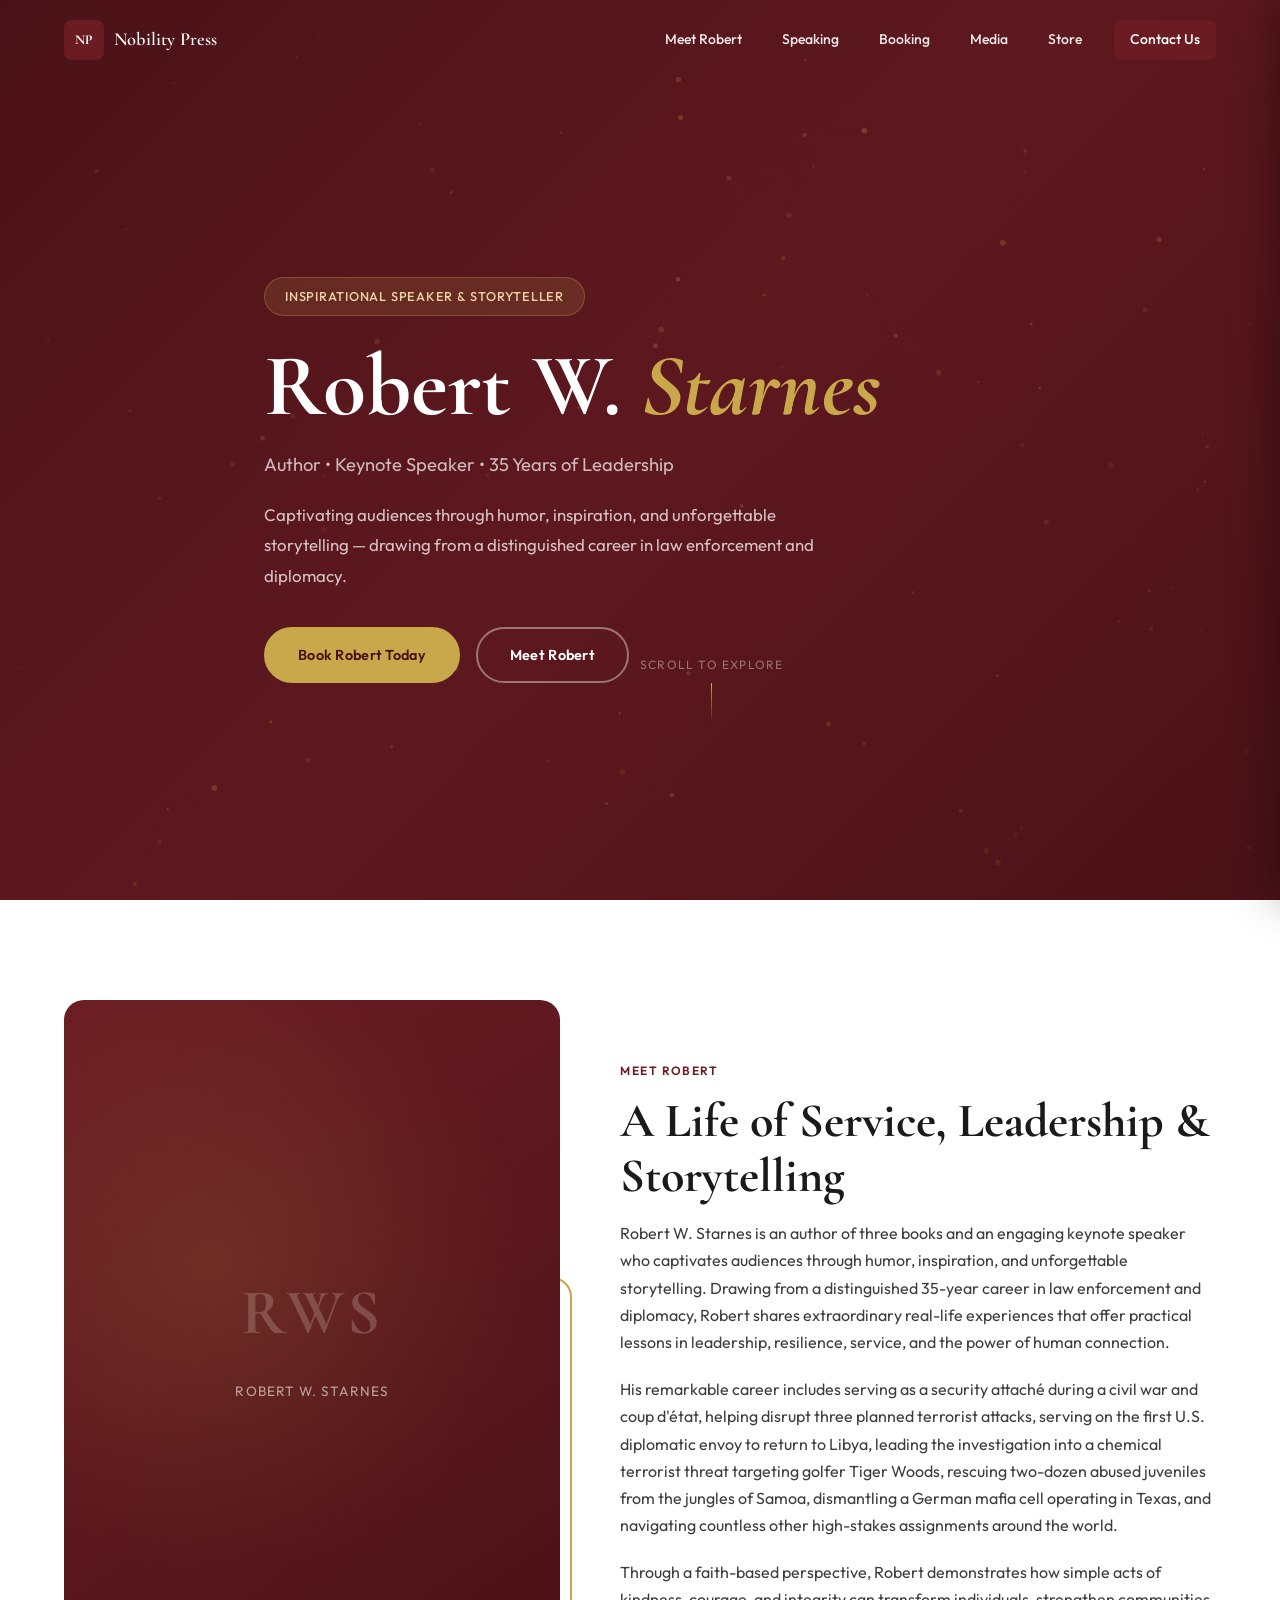
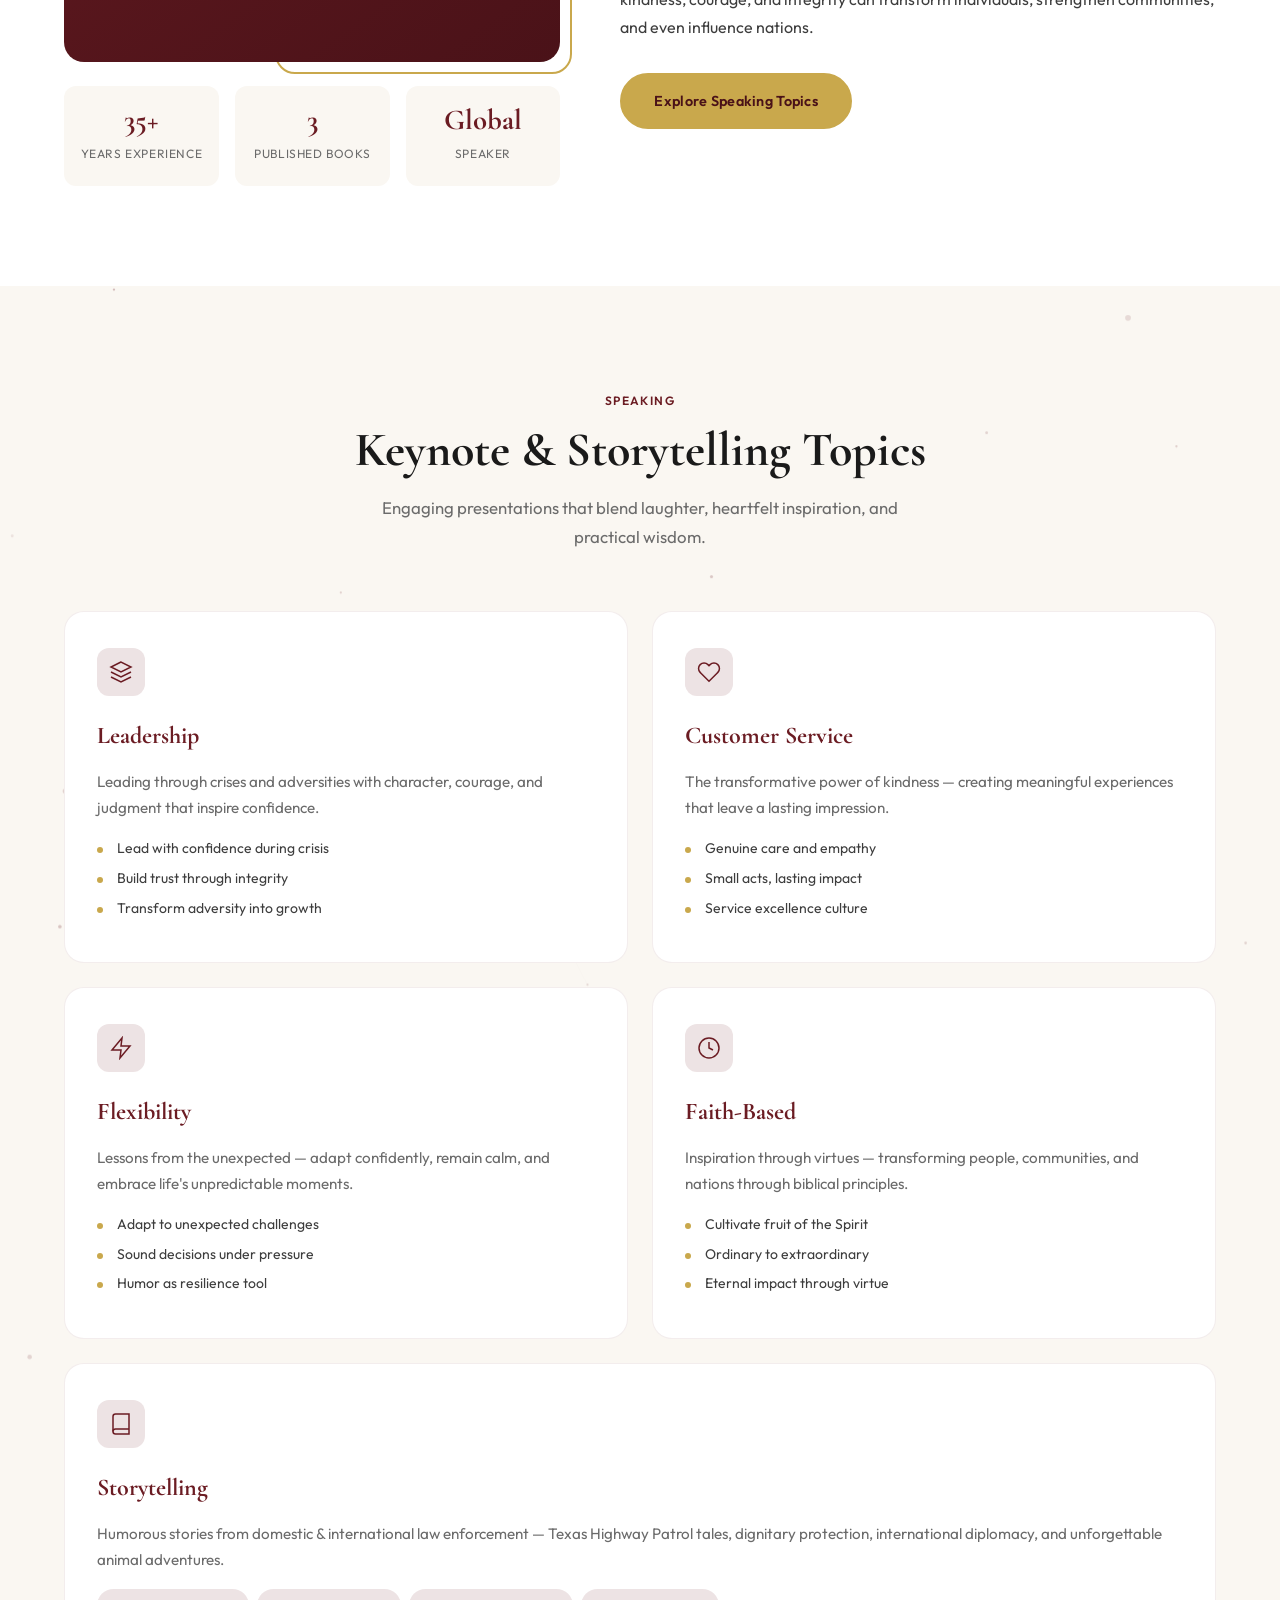
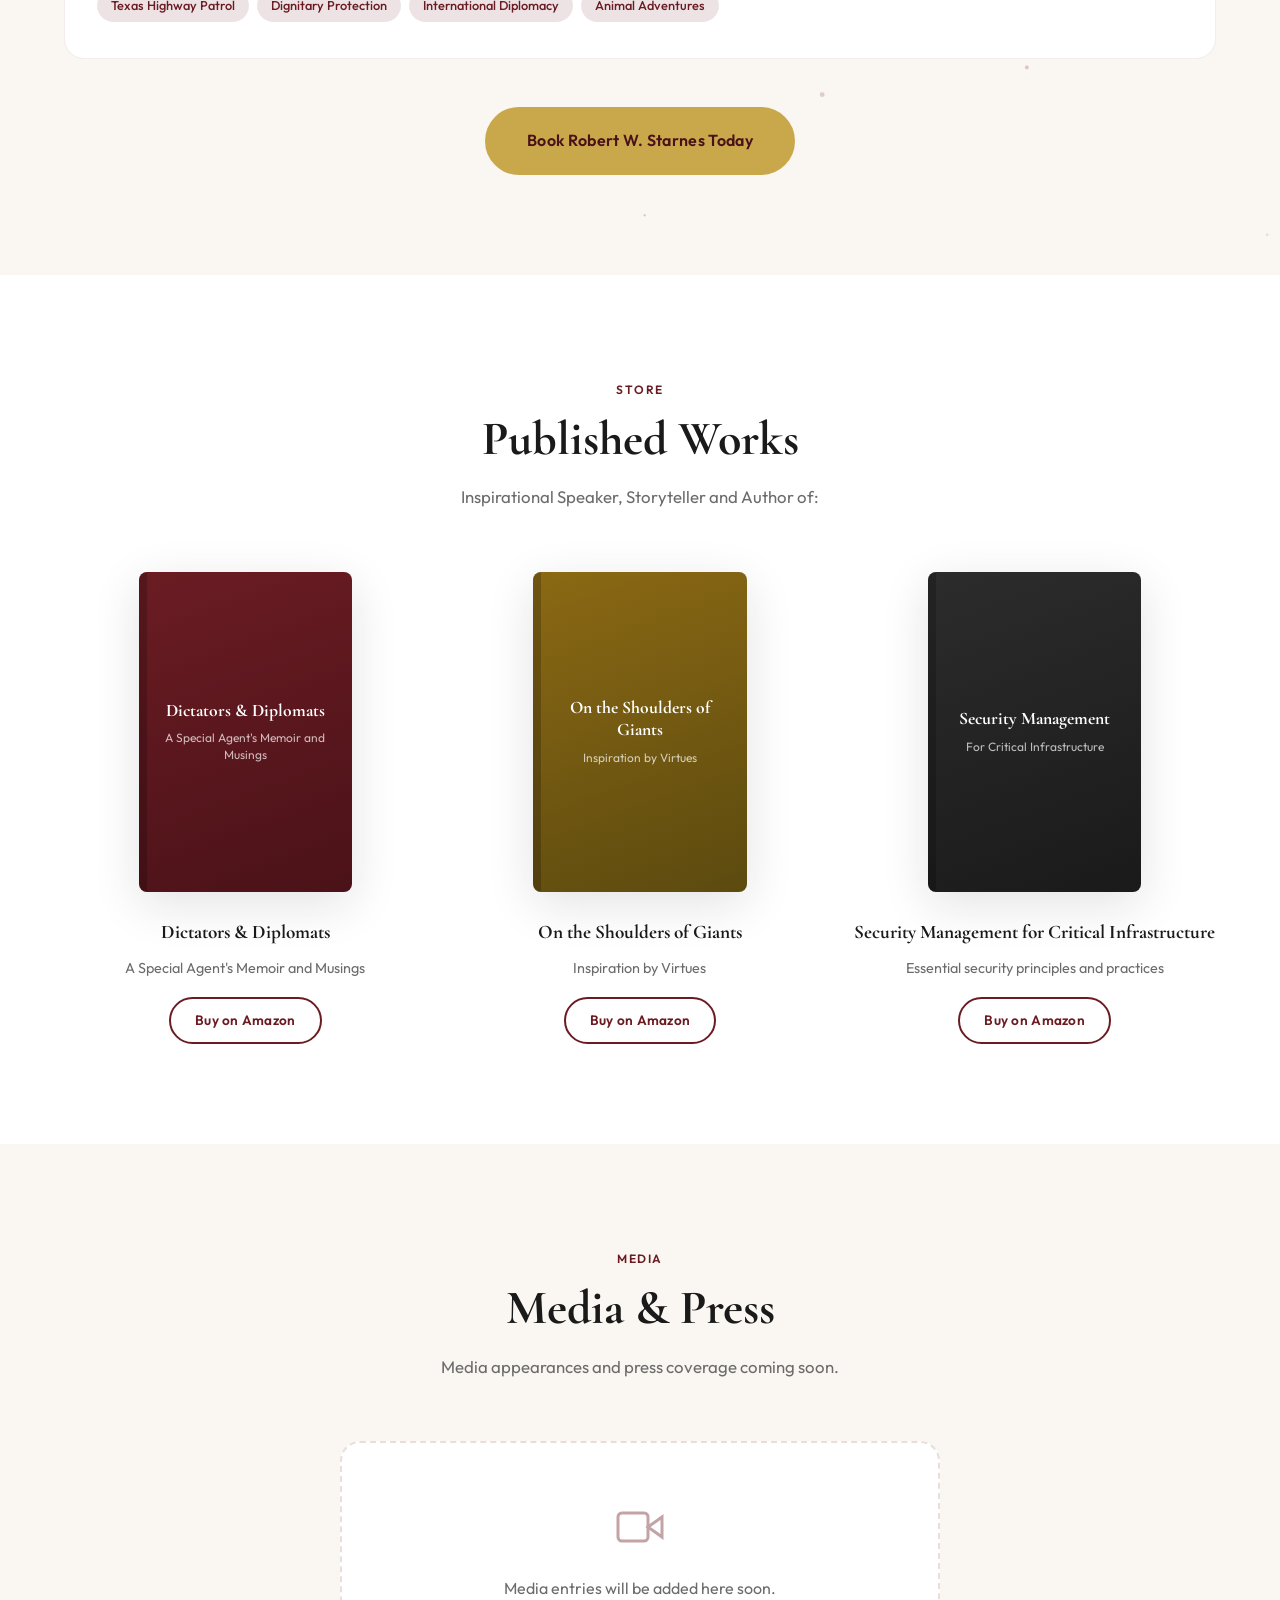
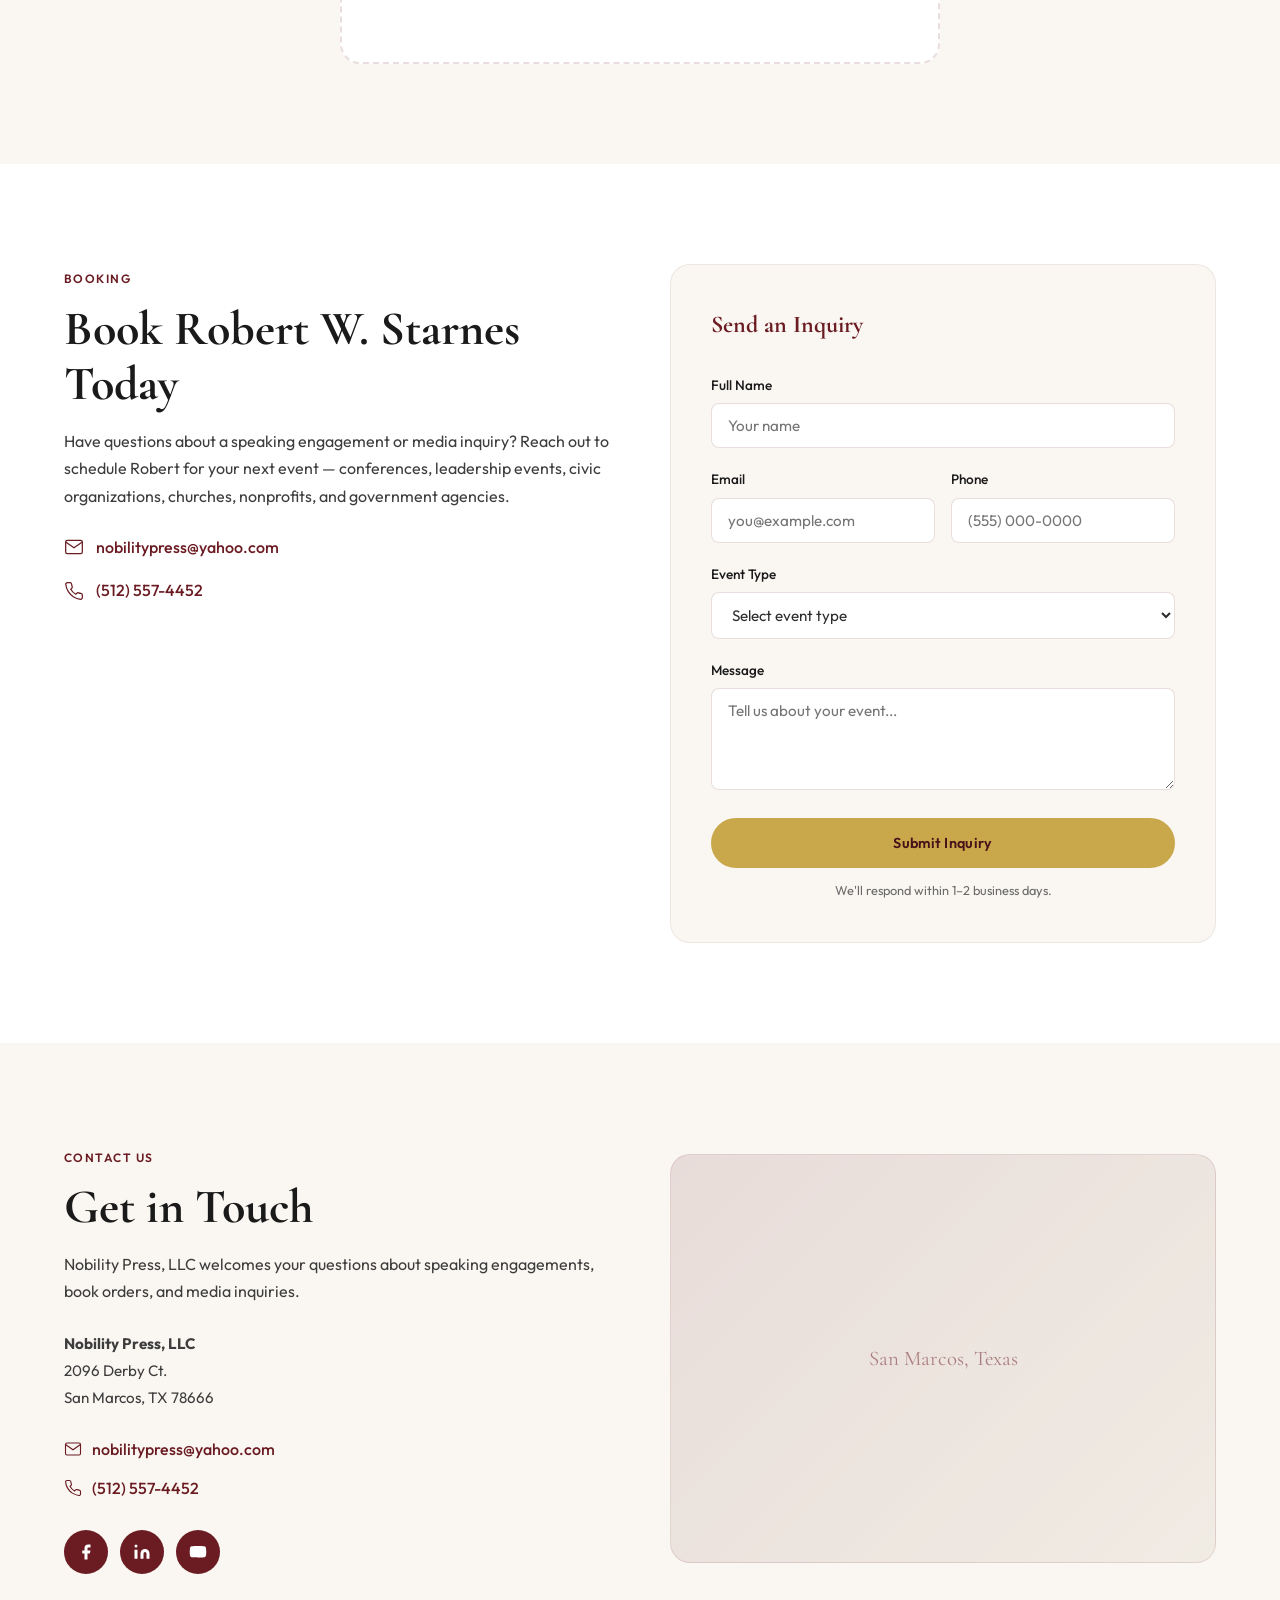
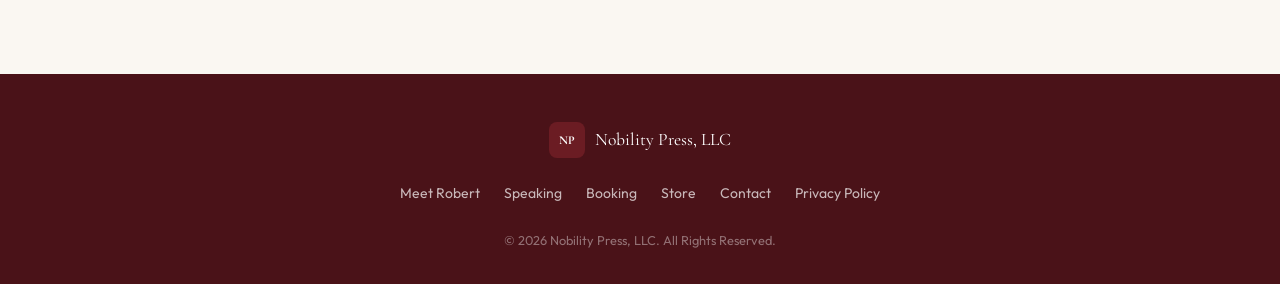
==== index.html @ 10590e13 "Add Nobility Press landing page for Robert W. Starnes Build a responsive marketing site with maroon " ====
<!DOCTYPE html>
<html lang="en">
<head>
  <meta charset="UTF-8">
  <meta name="viewport" content="width=device-width, initial-scale=1.0">
  <meta name="description" content="Robert W. Starnes — Inspirational Speaker, Storyteller and Author. Nobility Press, LLC.">
  <title>Robert W. Starnes | Nobility Press</title>
  <link rel="preconnect" href="https://fonts.googleapis.com">
  <link rel="preconnect" href="https://fonts.gstatic.com" crossorigin>
  <link href="https://fonts.googleapis.com/css2?family=Cormorant+Garamond:ital,wght@0,400;0,600;0,700;1,400&family=Outfit:wght@300;400;500;600;700&display=swap" rel="stylesheet">
  <link rel="stylesheet" href="css/main.css">
</head>
<body>

  <!-- Advanced Preloader -->
  <div id="preloader" class="preloader" aria-hidden="true">
    <div class="preloader-inner">
      <canvas id="loader-canvas" class="loader-canvas"></canvas>
      <div class="preloader-content">
        <div class="preloader-logo">
          <span class="logo-n">N</span>
          <span class="logo-text">obility Press</span>
        </div>
        <div class="preloader-bar">
          <div class="preloader-bar-fill" id="loader-progress"></div>
        </div>
        <p class="preloader-status" id="loader-status">Loading experience...</p>
        <span class="preloader-percent" id="loader-percent">0%</span>
      </div>
    </div>
  </div>

  <!-- Mobile Menu Overlay -->
  <div class="mobile-overlay" id="mobile-overlay" aria-hidden="true"></div>

  <!-- Header -->
  <header class="header" id="header">
    <div class="container header-inner">
      <a href="#home" class="logo" aria-label="Nobility Press Home">
        <span class="logo-mark">NP</span>
        <span class="logo-name">Nobility Press</span>
      </a>

      <nav class="nav-desktop" aria-label="Main navigation">
        <a href="#meet-robert" class="nav-link">Meet Robert</a>
        <a href="#speaking" class="nav-link">Speaking</a>
        <a href="#booking" class="nav-link">Booking</a>
        <a href="#media" class="nav-link">Media</a>
        <a href="#store" class="nav-link">Store</a>
        <a href="#contact" class="nav-link nav-link--cta">Contact Us</a>
      </nav>

      <button class="hamburger" id="hamburger" aria-label="Open menu" aria-expanded="false" aria-controls="mobile-menu">
        <span class="hamburger-line"></span>
        <span class="hamburger-line"></span>
        <span class="hamburger-line"></span>
      </button>
    </div>

    <!-- Mobile Menu -->
    <nav class="mobile-menu" id="mobile-menu" aria-label="Mobile navigation">
      <div class="mobile-menu-header">
        <span class="mobile-menu-brand">Nobility Press</span>
      </div>
      <ul class="mobile-menu-list">
        <li><a href="#meet-robert" class="mobile-link">Meet Robert</a></li>
        <li><a href="#speaking" class="mobile-link">Speaking</a></li>
        <li><a href="#booking" class="mobile-link">Booking</a></li>
        <li><a href="#media" class="mobile-link">Media</a></li>
        <li><a href="#store" class="mobile-link">Store</a></li>
        <li><a href="#contact" class="mobile-link mobile-link--cta">Contact Us</a></li>
      </ul>
      <div class="mobile-menu-footer">
        <p>Inspirational Speaker &amp; Author</p>
        <a href="mailto:nobilitypress@yahoo.com" class="mobile-email">nobilitypress@yahoo.com</a>
      </div>
    </nav>
  </header>

  <main id="main-content">

    <!-- Hero -->
    <section class="hero" id="home">
      <canvas id="hero-canvas" class="hero-canvas" aria-hidden="true"></canvas>
      <div class="hero-overlay"></div>
      <div class="container hero-content">
        <div class="hero-badge">Inspirational Speaker &amp; Storyteller</div>
        <h1 class="hero-title">
          Robert W. <span class="hero-accent">Starnes</span>
        </h1>
        <p class="hero-subtitle">Author &bull; Keynote Speaker &bull; 35 Years of Leadership</p>
        <p class="hero-desc">
          Captivating audiences through humor, inspiration, and unforgettable storytelling — 
          drawing from a distinguished career in law enforcement and diplomacy.
        </p>
        <div class="hero-actions">
          <a href="#booking" class="btn btn-primary">Book Robert Today</a>
          <a href="#meet-robert" class="btn btn-outline">Meet Robert</a>
        </div>
        <div class="hero-scroll">
          <span>Scroll to explore</span>
          <div class="scroll-indicator"></div>
        </div>
      </div>
    </section>

    <!-- Meet Robert -->
    <section class="section about" id="meet-robert">
      <div class="container">
        <div class="about-grid">
          <div class="about-visual">
            <div class="about-image-frame">
              <div class="about-image-placeholder">
                <span class="about-initials">RWS</span>
                <span class="about-image-label">Robert W. Starnes</span>
              </div>
              <div class="about-frame-accent"></div>
            </div>
            <div class="about-stats">
              <div class="stat">
                <span class="stat-num">35+</span>
                <span class="stat-label">Years Experience</span>
              </div>
              <div class="stat">
                <span class="stat-num">3</span>
                <span class="stat-label">Published Books</span>
              </div>
              <div class="stat">
                <span class="stat-num">Global</span>
                <span class="stat-label">Speaker</span>
              </div>
            </div>
          </div>
          <div class="about-content">
            <span class="section-tag">Meet Robert</span>
            <h2 class="section-title">A Life of Service, Leadership &amp; Storytelling</h2>
            <p>
              Robert W. Starnes is an author of three books and an engaging keynote speaker who captivates audiences through humor, inspiration, and unforgettable storytelling. Drawing from a distinguished 35-year career in law enforcement and diplomacy, Robert shares extraordinary real-life experiences that offer practical lessons in leadership, resilience, service, and the power of human connection.
            </p>
            <p>
              His remarkable career includes serving as a security attaché during a civil war and coup d'état, helping disrupt three planned terrorist attacks, serving on the first U.S. diplomatic envoy to return to Libya, leading the investigation into a chemical terrorist threat targeting golfer Tiger Woods, rescuing two-dozen abused juveniles from the jungles of Samoa, dismantling a German mafia cell operating in Texas, and navigating countless other high-stakes assignments around the world.
            </p>
            <p>
              Through a faith-based perspective, Robert demonstrates how simple acts of kindness, courage, and integrity can transform individuals, strengthen communities, and even influence nations.
            </p>
            <a href="#speaking" class="btn btn-primary">Explore Speaking Topics</a>
          </div>
        </div>
      </div>
    </section>

    <!-- Speaking Topics -->
    <section class="section speaking" id="speaking">
      <canvas id="speaking-canvas" class="section-canvas" aria-hidden="true"></canvas>
      <div class="container">
        <div class="section-header">
          <span class="section-tag">Speaking</span>
          <h2 class="section-title">Keynote &amp; Storytelling Topics</h2>
          <p class="section-desc">Engaging presentations that blend laughter, heartfelt inspiration, and practical wisdom.</p>
        </div>
        <div class="topics-grid">
          <article class="topic-card" data-topic="leadership">
            <div class="topic-icon">
              <svg viewBox="0 0 24 24" fill="none" stroke="currentColor" stroke-width="1.5"><path d="M12 2L2 7l10 5 10-5-10-5zM2 17l10 5 10-5M2 12l10 5 10-5"/></svg>
            </div>
            <h3>Leadership</h3>
            <p>Leading through crises and adversities with character, courage, and judgment that inspire confidence.</p>
            <ul class="topic-takeaways">
              <li>Lead with confidence during crisis</li>
              <li>Build trust through integrity</li>
              <li>Transform adversity into growth</li>
            </ul>
          </article>
          <article class="topic-card" data-topic="service">
            <div class="topic-icon">
              <svg viewBox="0 0 24 24" fill="none" stroke="currentColor" stroke-width="1.5"><path d="M20.84 4.61a5.5 5.5 0 0 0-7.78 0L12 5.67l-1.06-1.06a5.5 5.5 0 0 0-7.78 7.78l1.06 1.06L12 21.23l7.78-7.78 1.06-1.06a5.5 5.5 0 0 0 0-7.78z"/></svg>
            </div>
            <h3>Customer Service</h3>
            <p>The transformative power of kindness — creating meaningful experiences that leave a lasting impression.</p>
            <ul class="topic-takeaways">
              <li>Genuine care and empathy</li>
              <li>Small acts, lasting impact</li>
              <li>Service excellence culture</li>
            </ul>
          </article>
          <article class="topic-card" data-topic="flexibility">
            <div class="topic-icon">
              <svg viewBox="0 0 24 24" fill="none" stroke="currentColor" stroke-width="1.5"><path d="M13 2L3 14h9l-1 8 10-12h-9l1-8z"/></svg>
            </div>
            <h3>Flexibility</h3>
            <p>Lessons from the unexpected — adapt confidently, remain calm, and embrace life's unpredictable moments.</p>
            <ul class="topic-takeaways">
              <li>Adapt to unexpected challenges</li>
              <li>Sound decisions under pressure</li>
              <li>Humor as resilience tool</li>
            </ul>
          </article>
          <article class="topic-card" data-topic="faith">
            <div class="topic-icon">
              <svg viewBox="0 0 24 24" fill="none" stroke="currentColor" stroke-width="1.5"><circle cx="12" cy="12" r="10"/><path d="M12 6v6l4 2"/></svg>
            </div>
            <h3>Faith-Based</h3>
            <p>Inspiration through virtues — transforming people, communities, and nations through biblical principles.</p>
            <ul class="topic-takeaways">
              <li>Cultivate fruit of the Spirit</li>
              <li>Ordinary to extraordinary</li>
              <li>Eternal impact through virtue</li>
            </ul>
          </article>
          <article class="topic-card topic-card--wide" data-topic="storytelling">
            <div class="topic-icon">
              <svg viewBox="0 0 24 24" fill="none" stroke="currentColor" stroke-width="1.5"><path d="M4 19.5A2.5 2.5 0 0 1 6.5 17H20"/><path d="M6.5 2H20v20H6.5A2.5 2.5 0 0 1 4 19.5v-15A2.5 2.5 0 0 1 6.5 2z"/></svg>
            </div>
            <h3>Storytelling</h3>
            <p>Humorous stories from domestic &amp; international law enforcement — Texas Highway Patrol tales, dignitary protection, international diplomacy, and unforgettable animal adventures.</p>
            <div class="story-tags">
              <span>Texas Highway Patrol</span>
              <span>Dignitary Protection</span>
              <span>International Diplomacy</span>
              <span>Animal Adventures</span>
            </div>
          </article>
        </div>
        <div class="speaking-cta">
          <a href="#booking" class="btn btn-primary btn-lg">Book Robert W. Starnes Today</a>
        </div>
      </div>
    </section>

    <!-- Books / Store -->
    <section class="section store" id="store">
      <div class="container">
        <div class="section-header">
          <span class="section-tag">Store</span>
          <h2 class="section-title">Published Works</h2>
          <p class="section-desc">Inspirational Speaker, Storyteller and Author of:</p>
        </div>
        <div class="books-grid">
          <article class="book-card">
            <div class="book-cover">
              <div class="book-cover-inner">
                <span class="book-title-text">Dictators &amp; Diplomats</span>
                <span class="book-subtitle-text">A Special Agent's Memoir and Musings</span>
              </div>
            </div>
            <h3>Dictators &amp; Diplomats</h3>
            <p>A Special Agent's Memoir and Musings</p>
            <a href="https://amazon.com" target="_blank" rel="noopener noreferrer" class="btn btn-outline btn-sm">Buy on Amazon</a>
          </article>
          <article class="book-card">
            <div class="book-cover book-cover--gold">
              <div class="book-cover-inner">
                <span class="book-title-text">On the Shoulders of Giants</span>
                <span class="book-subtitle-text">Inspiration by Virtues</span>
              </div>
            </div>
            <h3>On the Shoulders of Giants</h3>
            <p>Inspiration by Virtues</p>
            <a href="https://amazon.com" target="_blank" rel="noopener noreferrer" class="btn btn-outline btn-sm">Buy on Amazon</a>
          </article>
          <article class="book-card">
            <div class="book-cover book-cover--dark">
              <div class="book-cover-inner">
                <span class="book-title-text">Security Management</span>
                <span class="book-subtitle-text">For Critical Infrastructure</span>
              </div>
            </div>
            <h3>Security Management for Critical Infrastructure</h3>
            <p>Essential security principles and practices</p>
            <a href="https://amazon.com" target="_blank" rel="noopener noreferrer" class="btn btn-outline btn-sm">Buy on Amazon</a>
          </article>
        </div>
      </div>
    </section>

    <!-- Media -->
    <section class="section media" id="media">
      <div class="container">
        <div class="section-header">
          <span class="section-tag">Media</span>
          <h2 class="section-title">Media &amp; Press</h2>
          <p class="section-desc">Media appearances and press coverage coming soon.</p>
        </div>
        <div class="media-placeholder">
          <div class="media-placeholder-inner">
            <svg viewBox="0 0 24 24" fill="none" stroke="currentColor" stroke-width="1.5"><polygon points="23 7 16 12 23 17 23 7"/><rect x="1" y="5" width="15" height="14" rx="2" ry="2"/></svg>
            <p>Media entries will be added here soon.</p>
          </div>
        </div>
      </div>
    </section>

    <!-- Booking -->
    <section class="section booking" id="booking">
      <div class="container">
        <div class="booking-grid">
          <div class="booking-content">
            <span class="section-tag">Booking</span>
            <h2 class="section-title">Book Robert W. Starnes Today</h2>
            <p>Have questions about a speaking engagement or media inquiry? Reach out to schedule Robert for your next event — conferences, leadership events, civic organizations, churches, nonprofits, and government agencies.</p>
            <div class="booking-info">
              <div class="booking-info-item">
                <svg viewBox="0 0 24 24" fill="none" stroke="currentColor" stroke-width="1.5"><path d="M4 4h16c1.1 0 2 .9 2 2v12c0 1.1-.9 2-2 2H4c-1.1 0-2-.9-2-2V6c0-1.1.9-2 2-2z"/><polyline points="22,6 12,13 2,6"/></svg>
                <a href="mailto:nobilitypress@yahoo.com">nobilitypress@yahoo.com</a>
              </div>
              <div class="booking-info-item">
                <svg viewBox="0 0 24 24" fill="none" stroke="currentColor" stroke-width="1.5"><path d="M22 16.92v3a2 2 0 0 1-2.18 2 19.79 19.79 0 0 1-8.63-3.07 19.5 19.5 0 0 1-6-6 19.79 19.79 0 0 1-3.07-8.67A2 2 0 0 1 4.11 2h3a2 2 0 0 1 2 1.72c.127.96.361 1.903.7 2.81a2 2 0 0 1-.45 2.11L8.09 9.91a16 16 0 0 0 6 6l1.27-1.27a2 2 0 0 1 2.11-.45c.907.339 1.85.573 2.81.7A2 2 0 0 1 22 16.92z"/></svg>
                <a href="tel:+15125574452">(512) 557-4452</a>
              </div>
            </div>
          </div>
          <form class="booking-form" id="booking-form" novalidate>
            <h3>Send an Inquiry</h3>
            <div class="form-group">
              <label for="name">Full Name</label>
              <input type="text" id="name" name="name" required placeholder="Your name">
            </div>
            <div class="form-row">
              <div class="form-group">
                <label for="email">Email</label>
                <input type="email" id="email" name="email" required placeholder="you@example.com">
              </div>
              <div class="form-group">
                <label for="phone">Phone</label>
                <input type="tel" id="phone" name="phone" placeholder="(555) 000-0000">
              </div>
            </div>
            <div class="form-group">
              <label for="event-type">Event Type</label>
              <select id="event-type" name="event-type">
                <option value="">Select event type</option>
                <option value="keynote">Keynote Speaking</option>
                <option value="corporate">Corporate Event</option>
                <option value="church">Church / Faith-Based</option>
                <option value="nonprofit">Nonprofit / Civic</option>
                <option value="media">Media Inquiry</option>
                <option value="other">Other</option>
              </select>
            </div>
            <div class="form-group">
              <label for="message">Message</label>
              <textarea id="message" name="message" rows="4" required placeholder="Tell us about your event..."></textarea>
            </div>
            <button type="submit" class="btn btn-primary btn-full">Submit Inquiry</button>
            <p class="form-note">We'll respond within 1–2 business days.</p>
          </form>
        </div>
      </div>
    </section>

    <!-- Contact -->
    <section class="section contact" id="contact">
      <div class="container">
        <div class="contact-grid">
          <div class="contact-info">
            <span class="section-tag">Contact Us</span>
            <h2 class="section-title">Get in Touch</h2>
            <p>Nobility Press, LLC welcomes your questions about speaking engagements, book orders, and media inquiries.</p>
            <address class="contact-address">
              <strong>Nobility Press, LLC</strong><br>
              2096 Derby Ct.<br>
              San Marcos, TX 78666
            </address>
            <div class="contact-links">
              <a href="mailto:nobilitypress@yahoo.com" class="contact-link">
                <svg viewBox="0 0 24 24" fill="none" stroke="currentColor" stroke-width="1.5"><path d="M4 4h16c1.1 0 2 .9 2 2v12c0 1.1-.9 2-2 2H4c-1.1 0-2-.9-2-2V6c0-1.1.9-2 2-2z"/><polyline points="22,6 12,13 2,6"/></svg>
                nobilitypress@yahoo.com
              </a>
              <a href="tel:+15125574452" class="contact-link">
                <svg viewBox="0 0 24 24" fill="none" stroke="currentColor" stroke-width="1.5"><path d="M22 16.92v3a2 2 0 0 1-2.18 2 19.79 19.79 0 0 1-8.63-3.07 19.5 19.5 0 0 1-6-6 19.79 19.79 0 0 1-3.07-8.67A2 2 0 0 1 4.11 2h3a2 2 0 0 1 2 1.72c.127.96.361 1.903.7 2.81a2 2 0 0 1-.45 2.11L8.09 9.91a16 16 0 0 0 6 6l1.27-1.27a2 2 0 0 1 2.11-.45c.907.339 1.85.573 2.81.7A2 2 0 0 1 22 16.92z"/></svg>
                (512) 557-4452
              </a>
            </div>
            <div class="social-links">
              <a href="#" class="social-link" aria-label="Facebook">
                <svg viewBox="0 0 24 24" fill="currentColor"><path d="M18 2h-3a5 5 0 0 0-5 5v3H7v4h3v8h4v-8h3l1-4h-4V7a1 1 0 0 1 1-1h3z"/></svg>
              </a>
              <a href="#" class="social-link" aria-label="LinkedIn">
                <svg viewBox="0 0 24 24" fill="currentColor"><path d="M16 8a6 6 0 0 1 6 6v7h-4v-7a2 2 0 0 0-2-2 2 2 0 0 0-2 2v7h-4v-7a6 6 0 0 1 6-6z"/><rect x="2" y="9" width="4" height="12"/><circle cx="4" cy="4" r="2"/></svg>
              </a>
              <a href="#" class="social-link" aria-label="YouTube">
                <svg viewBox="0 0 24 24" fill="currentColor"><path d="M22.54 6.42a2.78 2.78 0 0 0-1.94-2C18.88 4 12 4 12 4s-6.88 0-8.6.46a2.78 2.78 0 0 0-1.94 2A29 29 0 0 0 1 11.75a29 29 0 0 0 .46 5.33A2.78 2.78 0 0 0 3.4 19.13C5.12 19.59 12 19.59 12 19.59s6.88 0 8.6-.46a2.78 2.78 0 0 0 1.94-2 29 29 0 0 0 .46-5.25 29 29 0 0 0-.46-5.46z"/><polygon points="9.75 15.02 15.5 11.75 9.75 8.48 9.75 15.02" fill="#fff"/></svg>
              </a>
            </div>
          </div>
          <div class="contact-map">
            <div class="map-placeholder">
              <span>San Marcos, Texas</span>
            </div>
          </div>
        </div>
      </div>
    </section>

  </main>

  <!-- Footer -->
  <footer class="footer">
    <div class="container footer-inner">
      <div class="footer-brand">
        <span class="logo-mark">NP</span>
        <span>Nobility Press, LLC</span>
      </div>
      <nav class="footer-nav" aria-label="Footer navigation">
        <a href="#meet-robert">Meet Robert</a>
        <a href="#speaking">Speaking</a>
        <a href="#booking">Booking</a>
        <a href="#store">Store</a>
        <a href="#contact">Contact</a>
        <a href="privacy.html">Privacy Policy</a>
      </nav>
      <p class="footer-copy">&copy; 2026 Nobility Press, LLC. All Rights Reserved.</p>
    </div>
  </footer>

  <script src="js/canvas-bg.js"></script>
  <script src="js/loader.js"></script>
  <script src="js/main.js"></script>
</body>
</html>
---- css/main.css ----
/* ============================================
   Nobility Press — Main Stylesheet
   Brand: Maroon (#6B1C23 / #722F37)
   ============================================ */

:root {
  --maroon: #6B1C23;
  --maroon-dark: #4A1218;
  --maroon-light: #8B2A33;
  --maroon-muted: rgba(107, 28, 35, 0.12);
  --gold: #C9A84C;
  --gold-light: #E8D5A3;
  --cream: #FAF7F2;
  --cream-dark: #F0EBE3;
  --charcoal: #1A1A1A;
  --charcoal-light: #3D3D3D;
  --text: #2C2C2C;
  --text-muted: #6B6B6B;
  --white: #FFFFFF;
  --shadow: 0 4px 24px rgba(26, 26, 26, 0.08);
  --shadow-lg: 0 12px 48px rgba(26, 26, 26, 0.12);
  --radius: 12px;
  --radius-lg: 20px;
  --transition: 0.35s cubic-bezier(0.4, 0, 0.2, 1);
  --header-h: 80px;
  --font-display: 'Cormorant Garamond', Georgia, serif;
  --font-body: 'Outfit', system-ui, sans-serif;
}

*, *::before, *::after {
  box-sizing: border-box;
  margin: 0;
  padding: 0;
}

html {
  scroll-behavior: smooth;
  scroll-padding-top: var(--header-h);
}

body {
  font-family: var(--font-body);
  font-size: 16px;
  line-height: 1.7;
  color: var(--text);
  background: var(--cream);
  overflow-x: hidden;
}

body.menu-open {
  overflow: hidden;
}

img { max-width: 100%; height: auto; display: block; }
a { color: inherit; text-decoration: none; }
ul { list-style: none; }
address { font-style: normal; }

.container {
  width: 100%;
  max-width: 1200px;
  margin: 0 auto;
  padding: 0 24px;
}

/* ========== PRELOADER ========== */
.preloader {
  position: fixed;
  inset: 0;
  z-index: 10000;
  background: var(--maroon-dark);
  display: flex;
  align-items: center;
  justify-content: center;
  transition: opacity 0.8s ease, visibility 0.8s ease;
}

.preloader.hidden {
  opacity: 0;
  visibility: hidden;
  pointer-events: none;
}

.preloader-inner {
  position: relative;
  text-align: center;
}

.loader-canvas {
  position: absolute;
  inset: -120px;
  width: calc(100% + 240px);
  height: calc(100% + 240px);
  pointer-events: none;
}

.preloader-content {
  position: relative;
  z-index: 1;
}

.preloader-logo {
  font-family: var(--font-display);
  font-size: clamp(2rem, 5vw, 3rem);
  color: var(--white);
  margin-bottom: 2rem;
  letter-spacing: 0.02em;
}

.logo-n {
  font-weight: 700;
  font-size: 1.3em;
  color: var(--gold);
}

.preloader-bar {
  width: 220px;
  height: 3px;
  background: rgba(255,255,255,0.15);
  border-radius: 3px;
  margin: 0 auto 1rem;
  overflow: hidden;
}

.preloader-bar-fill {
  height: 100%;
  width: 0%;
  background: linear-gradient(90deg, var(--gold), var(--gold-light));
  border-radius: 3px;
  transition: width 0.15s ease;
}

.preloader-status {
  font-size: 0.85rem;
  color: rgba(255,255,255,0.6);
  letter-spacing: 0.08em;
  text-transform: uppercase;
  margin-bottom: 0.5rem;
}

.preloader-percent {
  font-size: 0.75rem;
  color: var(--gold);
  font-weight: 600;
  letter-spacing: 0.1em;
}

/* ========== HEADER ========== */
.header {
  position: fixed;
  top: 0;
  left: 0;
  right: 0;
  z-index: 1000;
  height: var(--header-h);
  transition: background var(--transition), box-shadow var(--transition), backdrop-filter var(--transition);
}

.header.scrolled {
  background: rgba(250, 247, 242, 0.92);
  backdrop-filter: blur(16px);
  box-shadow: var(--shadow);
}

.header-inner {
  display: flex;
  align-items: center;
  justify-content: space-between;
  height: 100%;
}

.logo {
  display: flex;
  align-items: center;
  gap: 10px;
  font-weight: 600;
  font-size: 0.95rem;
  color: var(--white);
  transition: color var(--transition);
}

.header.scrolled .logo { color: var(--maroon); }

.logo-mark {
  display: flex;
  align-items: center;
  justify-content: center;
  width: 40px;
  height: 40px;
  background: var(--maroon);
  color: var(--white);
  font-family: var(--font-display);
  font-weight: 700;
  font-size: 0.85rem;
  border-radius: 8px;
  letter-spacing: -0.02em;
}

.header.scrolled .logo-mark {
  background: var(--maroon);
}

.logo-name {
  font-family: var(--font-display);
  font-size: 1.15rem;
  letter-spacing: 0.01em;
}

.nav-desktop {
  display: flex;
  align-items: center;
  gap: 8px;
}

.nav-link {
  padding: 8px 16px;
  font-size: 0.875rem;
  font-weight: 500;
  color: rgba(255,255,255,0.9);
  border-radius: 8px;
  transition: color var(--transition), background var(--transition);
}

.header.scrolled .nav-link { color: var(--text); }

.nav-link:hover {
  color: var(--gold);
  background: rgba(255,255,255,0.08);
}

.header.scrolled .nav-link:hover {
  color: var(--maroon);
  background: var(--maroon-muted);
}

.nav-link--cta {
  background: var(--maroon);
  color: var(--white) !important;
  margin-left: 8px;
}

.nav-link--cta:hover {
  background: var(--maroon-light) !important;
  color: var(--white) !important;
}

.header.scrolled .nav-link--cta {
  background: var(--maroon);
  color: var(--white) !important;
}

/* Hamburger */
.hamburger {
  display: none;
  flex-direction: column;
  justify-content: center;
  gap: 6px;
  width: 44px;
  height: 44px;
  background: none;
  border: none;
  cursor: pointer;
  padding: 8px;
  z-index: 1002;
  border-radius: 8px;
  transition: background var(--transition);
}

.hamburger:hover { background: rgba(255,255,255,0.1); }
.header.scrolled .hamburger:hover { background: var(--maroon-muted); }

.hamburger-line {
  display: block;
  width: 24px;
  height: 2px;
  background: var(--white);
  border-radius: 2px;
  transition: transform var(--transition), opacity var(--transition), background var(--transition);
  transform-origin: center;
}

.header.scrolled .hamburger-line { background: var(--maroon); }

.hamburger.active .hamburger-line:nth-child(1) {
  transform: translateY(8px) rotate(45deg);
}

.hamburger.active .hamburger-line:nth-child(2) {
  opacity: 0;
  transform: scaleX(0);
}

.hamburger.active .hamburger-line:nth-child(3) {
  transform: translateY(-8px) rotate(-45deg);
}

/* Mobile Menu */
.mobile-overlay {
  position: fixed;
  inset: 0;
  background: rgba(26, 26, 26, 0.6);
  z-index: 998;
  opacity: 0;
  visibility: hidden;
  transition: opacity var(--transition), visibility var(--transition);
  backdrop-filter: blur(4px);
}

.mobile-overlay.active {
  opacity: 1;
  visibility: visible;
}

.mobile-menu {
  position: fixed;
  top: 0;
  right: 0;
  width: min(340px, 88vw);
  height: 100vh;
  height: 100dvh;
  background: var(--maroon-dark);
  z-index: 999;
  transform: translateX(100%);
  transition: transform 0.45s cubic-bezier(0.4, 0, 0.2, 1);
  display: flex;
  flex-direction: column;
  overflow-y: auto;
  box-shadow: -8px 0 40px rgba(0,0,0,0.3);
}

.mobile-menu.active {
  transform: translateX(0);
}

.mobile-menu-header {
  padding: 28px 28px 20px;
  border-bottom: 1px solid rgba(255,255,255,0.1);
}

.mobile-menu-brand {
  font-family: var(--font-display);
  font-size: 1.4rem;
  color: var(--white);
  font-weight: 600;
}

.mobile-menu-list {
  flex: 1;
  padding: 16px 0;
}

.mobile-link {
  display: block;
  padding: 16px 28px;
  font-size: 1.05rem;
  font-weight: 500;
  color: rgba(255,255,255,0.85);
  border-left: 3px solid transparent;
  transition: all var(--transition);
}

.mobile-link:hover,
.mobile-link:focus {
  color: var(--white);
  background: rgba(255,255,255,0.06);
  border-left-color: var(--gold);
  padding-left: 32px;
}

.mobile-link--cta {
  margin: 12px 28px;
  padding: 14px 24px;
  background: var(--gold);
  color: var(--maroon-dark) !important;
  border-radius: var(--radius);
  text-align: center;
  font-weight: 600;
  border-left: none !important;
}

.mobile-link--cta:hover {
  background: var(--gold-light);
  padding-left: 24px !important;
}

.mobile-menu-footer {
  padding: 24px 28px 32px;
  border-top: 1px solid rgba(255,255,255,0.1);
}

.mobile-menu-footer p {
  font-size: 0.8rem;
  color: rgba(255,255,255,0.5);
  margin-bottom: 8px;
}

.mobile-email {
  font-size: 0.9rem;
  color: var(--gold);
  font-weight: 500;
}

/* ========== HERO ========== */
.hero {
  position: relative;
  min-height: 100vh;
  min-height: 100dvh;
  display: flex;
  align-items: center;
  background: var(--maroon-dark);
  overflow: hidden;
}

.hero-canvas {
  position: absolute;
  inset: 0;
  width: 100%;
  height: 100%;
  z-index: 0;
}

.hero-overlay {
  position: absolute;
  inset: 0;
  background: linear-gradient(
    135deg,
    rgba(74, 18, 24, 0.85) 0%,
    rgba(107, 28, 35, 0.6) 50%,
    rgba(74, 18, 24, 0.9) 100%
  );
  z-index: 1;
}

.hero-content {
  position: relative;
  z-index: 2;
  padding: calc(var(--header-h) + 60px) 24px 80px;
  max-width: 800px;
}

.hero-badge {
  display: inline-block;
  padding: 8px 20px;
  background: rgba(201, 168, 76, 0.15);
  border: 1px solid rgba(201, 168, 76, 0.3);
  border-radius: 50px;
  font-size: 0.8rem;
  font-weight: 500;
  color: var(--gold-light);
  letter-spacing: 0.06em;
  text-transform: uppercase;
  margin-bottom: 24px;
  animation: fadeUp 0.8s ease 0.2s both;
}

.hero-title {
  font-family: var(--font-display);
  font-size: clamp(3rem, 8vw, 5.5rem);
  font-weight: 700;
  color: var(--white);
  line-height: 1.05;
  margin-bottom: 16px;
  animation: fadeUp 0.8s ease 0.4s both;
}

.hero-accent {
  color: var(--gold);
  font-style: italic;
}

.hero-subtitle {
  font-size: clamp(0.95rem, 2vw, 1.15rem);
  color: rgba(255,255,255,0.7);
  margin-bottom: 20px;
  font-weight: 400;
  animation: fadeUp 0.8s ease 0.6s both;
}

.hero-desc {
  font-size: 1.05rem;
  color: rgba(255,255,255,0.75);
  max-width: 560px;
  margin-bottom: 36px;
  line-height: 1.8;
  animation: fadeUp 0.8s ease 0.8s both;
}

.hero-actions {
  display: flex;
  flex-wrap: wrap;
  gap: 16px;
  animation: fadeUp 0.8s ease 1s both;
}

.hero-scroll {
  position: absolute;
  bottom: 40px;
  left: 50%;
  transform: translateX(-50%);
  display: flex;
  flex-direction: column;
  align-items: center;
  gap: 8px;
  color: rgba(255,255,255,0.4);
  font-size: 0.75rem;
  letter-spacing: 0.1em;
  text-transform: uppercase;
  animation: fadeUp 0.8s ease 1.4s both;
}

.scroll-indicator {
  width: 1px;
  height: 40px;
  background: linear-gradient(to bottom, var(--gold), transparent);
  animation: scrollPulse 2s ease infinite;
}

@keyframes fadeUp {
  from { opacity: 0; transform: translateY(24px); }
  to { opacity: 1; transform: translateY(0); }
}

@keyframes scrollPulse {
  0%, 100% { opacity: 0.3; transform: scaleY(0.6); }
  50% { opacity: 1; transform: scaleY(1); }
}

/* ========== BUTTONS ========== */
.btn {
  display: inline-flex;
  align-items: center;
  justify-content: center;
  padding: 14px 32px;
  font-family: var(--font-body);
  font-size: 0.9rem;
  font-weight: 600;
  border-radius: 50px;
  border: 2px solid transparent;
  cursor: pointer;
  transition: all var(--transition);
  letter-spacing: 0.02em;
}

.btn-primary {
  background: var(--gold);
  color: var(--maroon-dark);
  border-color: var(--gold);
}

.btn-primary:hover {
  background: var(--gold-light);
  border-color: var(--gold-light);
  transform: translateY(-2px);
  box-shadow: 0 8px 24px rgba(201, 168, 76, 0.3);
}

.btn-outline {
  background: transparent;
  color: var(--white);
  border-color: rgba(255,255,255,0.4);
}

.btn-outline:hover {
  background: rgba(255,255,255,0.1);
  border-color: var(--white);
  transform: translateY(-2px);
}

.btn-sm { padding: 10px 24px; font-size: 0.85rem; }
.btn-lg { padding: 18px 40px; font-size: 1rem; }
.btn-full { width: 100%; }

/* ========== SECTIONS ========== */
.section {
  padding: 100px 0;
  position: relative;
}

.section-tag {
  display: inline-block;
  font-size: 0.75rem;
  font-weight: 600;
  letter-spacing: 0.12em;
  text-transform: uppercase;
  color: var(--maroon);
  margin-bottom: 12px;
}

.section-title {
  font-family: var(--font-display);
  font-size: clamp(2rem, 4vw, 3rem);
  font-weight: 700;
  color: var(--charcoal);
  line-height: 1.15;
  margin-bottom: 16px;
}

.section-desc {
  font-size: 1.05rem;
  color: var(--text-muted);
  max-width: 560px;
}

.section-header {
  text-align: center;
  margin-bottom: 60px;
}

.section-header .section-desc {
  margin: 0 auto;
}

.section-canvas {
  position: absolute;
  inset: 0;
  width: 100%;
  height: 100%;
  opacity: 0.4;
  pointer-events: none;
}

/* ========== ABOUT ========== */
.about { background: var(--white); }

.about-grid {
  display: grid;
  grid-template-columns: 1fr 1.2fr;
  gap: 60px;
  align-items: center;
}

.about-image-frame {
  position: relative;
}

.about-image-placeholder {
  aspect-ratio: 3/4;
  background: linear-gradient(145deg, var(--maroon) 0%, var(--maroon-dark) 100%);
  border-radius: var(--radius-lg);
  display: flex;
  flex-direction: column;
  align-items: center;
  justify-content: center;
  gap: 12px;
  position: relative;
  overflow: hidden;
}

.about-image-placeholder::before {
  content: '';
  position: absolute;
  inset: 0;
  background: radial-gradient(circle at 30% 40%, rgba(201,168,76,0.15) 0%, transparent 60%);
}

.about-initials {
  font-family: var(--font-display);
  font-size: 4rem;
  font-weight: 700;
  color: rgba(255,255,255,0.2);
  letter-spacing: 0.05em;
}

.about-image-label {
  font-size: 0.85rem;
  color: rgba(255,255,255,0.6);
  letter-spacing: 0.08em;
  text-transform: uppercase;
}

.about-frame-accent {
  position: absolute;
  bottom: -12px;
  right: -12px;
  width: 60%;
  height: 60%;
  border: 2px solid var(--gold);
  border-radius: var(--radius-lg);
  z-index: -1;
}

.about-stats {
  display: grid;
  grid-template-columns: repeat(3, 1fr);
  gap: 16px;
  margin-top: 24px;
}

.stat {
  text-align: center;
  padding: 20px 12px;
  background: var(--cream);
  border-radius: var(--radius);
}

.stat-num {
  display: block;
  font-family: var(--font-display);
  font-size: 1.8rem;
  font-weight: 700;
  color: var(--maroon);
  line-height: 1;
  margin-bottom: 4px;
}

.stat-label {
  font-size: 0.75rem;
  color: var(--text-muted);
  text-transform: uppercase;
  letter-spacing: 0.05em;
}

.about-content p {
  margin-bottom: 20px;
  color: var(--charcoal-light);
}

.about-content .btn { margin-top: 12px; }

/* ========== SPEAKING ========== */
.speaking {
  background: var(--cream);
  overflow: hidden;
}

.topics-grid {
  display: grid;
  grid-template-columns: repeat(2, 1fr);
  gap: 24px;
  position: relative;
  z-index: 1;
}

.topic-card {
  background: var(--white);
  border-radius: var(--radius-lg);
  padding: 36px 32px;
  border: 1px solid rgba(107, 28, 35, 0.08);
  transition: transform var(--transition), box-shadow var(--transition), border-color var(--transition);
}

.topic-card:hover {
  transform: translateY(-6px);
  box-shadow: var(--shadow-lg);
  border-color: var(--maroon-muted);
}

.topic-card--wide {
  grid-column: 1 / -1;
}

.topic-icon {
  width: 48px;
  height: 48px;
  display: flex;
  align-items: center;
  justify-content: center;
  background: var(--maroon-muted);
  border-radius: 12px;
  margin-bottom: 20px;
  color: var(--maroon);
}

.topic-icon svg { width: 24px; height: 24px; }

.topic-card h3 {
  font-family: var(--font-display);
  font-size: 1.5rem;
  font-weight: 700;
  color: var(--maroon);
  margin-bottom: 12px;
}

.topic-card p {
  color: var(--text-muted);
  font-size: 0.95rem;
  margin-bottom: 16px;
}

.topic-takeaways li {
  position: relative;
  padding-left: 20px;
  font-size: 0.875rem;
  color: var(--charcoal-light);
  margin-bottom: 6px;
}

.topic-takeaways li::before {
  content: '';
  position: absolute;
  left: 0;
  top: 10px;
  width: 6px;
  height: 6px;
  background: var(--gold);
  border-radius: 50%;
}

.story-tags {
  display: flex;
  flex-wrap: wrap;
  gap: 8px;
  margin-top: 8px;
}

.story-tags span {
  padding: 6px 14px;
  background: var(--maroon-muted);
  color: var(--maroon);
  font-size: 0.8rem;
  font-weight: 500;
  border-radius: 50px;
}

.speaking-cta {
  text-align: center;
  margin-top: 48px;
  position: relative;
  z-index: 1;
}

/* ========== STORE / BOOKS ========== */
.store { background: var(--white); }

.books-grid {
  display: grid;
  grid-template-columns: repeat(3, 1fr);
  gap: 32px;
}

.book-card {
  text-align: center;
  transition: transform var(--transition);
}

.book-card:hover { transform: translateY(-8px); }

.book-cover {
  aspect-ratio: 2/3;
  max-height: 320px;
  margin: 0 auto 24px;
  background: linear-gradient(160deg, var(--maroon) 0%, var(--maroon-dark) 100%);
  border-radius: 8px;
  box-shadow: var(--shadow-lg);
  display: flex;
  align-items: center;
  justify-content: center;
  padding: 24px;
  position: relative;
  overflow: hidden;
}

.book-cover::after {
  content: '';
  position: absolute;
  left: 0;
  top: 0;
  bottom: 0;
  width: 8px;
  background: rgba(0,0,0,0.2);
}

.book-cover--gold {
  background: linear-gradient(160deg, #8B6914 0%, #5C4A0F 100%);
}

.book-cover--dark {
  background: linear-gradient(160deg, #2C2C2C 0%, #1A1A1A 100%);
}

.book-cover-inner {
  text-align: center;
}

.book-title-text {
  display: block;
  font-family: var(--font-display);
  font-size: 1.1rem;
  font-weight: 700;
  color: var(--white);
  line-height: 1.3;
  margin-bottom: 8px;
}

.book-subtitle-text {
  display: block;
  font-size: 0.75rem;
  color: rgba(255,255,255,0.7);
  line-height: 1.4;
}

.book-card h3 {
  font-family: var(--font-display);
  font-size: 1.2rem;
  color: var(--charcoal);
  margin-bottom: 8px;
}

.book-card p {
  font-size: 0.9rem;
  color: var(--text-muted);
  margin-bottom: 16px;
}

.book-card .btn-outline {
  color: var(--maroon);
  border-color: var(--maroon);
}

.book-card .btn-outline:hover {
  background: var(--maroon);
  color: var(--white);
}

/* ========== MEDIA ========== */
.media { background: var(--cream); }

.media-placeholder {
  max-width: 600px;
  margin: 0 auto;
}

.media-placeholder-inner {
  padding: 60px 40px;
  background: var(--white);
  border-radius: var(--radius-lg);
  border: 2px dashed rgba(107, 28, 35, 0.15);
  text-align: center;
  color: var(--text-muted);
}

.media-placeholder-inner svg {
  width: 48px;
  height: 48px;
  color: var(--maroon);
  opacity: 0.4;
  margin: 0 auto 16px;
}

/* ========== BOOKING ========== */
.booking { background: var(--white); }

.booking-grid {
  display: grid;
  grid-template-columns: 1fr 1fr;
  gap: 60px;
  align-items: start;
}

.booking-content p {
  color: var(--charcoal-light);
  margin-bottom: 24px;
}

.booking-info {
  display: flex;
  flex-direction: column;
  gap: 16px;
}

.booking-info-item {
  display: flex;
  align-items: center;
  gap: 12px;
}

.booking-info-item svg {
  width: 20px;
  height: 20px;
  color: var(--maroon);
  flex-shrink: 0;
}

.booking-info-item a {
  color: var(--maroon);
  font-weight: 500;
  transition: color var(--transition);
}

.booking-info-item a:hover { color: var(--maroon-light); }

.booking-form {
  background: var(--cream);
  padding: 40px;
  border-radius: var(--radius-lg);
  border: 1px solid rgba(107, 28, 35, 0.08);
}

.booking-form h3 {
  font-family: var(--font-display);
  font-size: 1.5rem;
  color: var(--maroon);
  margin-bottom: 28px;
}

.form-group {
  margin-bottom: 20px;
}

.form-group label {
  display: block;
  font-size: 0.85rem;
  font-weight: 500;
  color: var(--charcoal);
  margin-bottom: 6px;
}

.form-group input,
.form-group select,
.form-group textarea {
  width: 100%;
  padding: 12px 16px;
  font-family: var(--font-body);
  font-size: 0.95rem;
  border: 1.5px solid rgba(107, 28, 35, 0.15);
  border-radius: 8px;
  background: var(--white);
  color: var(--text);
  transition: border-color var(--transition), box-shadow var(--transition);
}

.form-group input:focus,
.form-group select:focus,
.form-group textarea:focus {
  outline: none;
  border-color: var(--maroon);
  box-shadow: 0 0 0 3px var(--maroon-muted);
}

.form-row {
  display: grid;
  grid-template-columns: 1fr 1fr;
  gap: 16px;
}

.form-note {
  text-align: center;
  font-size: 0.8rem;
  color: var(--text-muted);
  margin-top: 12px;
}

/* ========== CONTACT ========== */
.contact { background: var(--cream); }

.contact-grid {
  display: grid;
  grid-template-columns: 1fr 1fr;
  gap: 60px;
  align-items: center;
}

.contact-info p {
  color: var(--charcoal-light);
  margin-bottom: 24px;
}

.contact-address {
  font-size: 0.95rem;
  color: var(--charcoal-light);
  line-height: 1.8;
  margin-bottom: 24px;
}

.contact-links {
  display: flex;
  flex-direction: column;
  gap: 12px;
  margin-bottom: 28px;
}

.contact-link {
  display: flex;
  align-items: center;
  gap: 10px;
  color: var(--maroon);
  font-weight: 500;
  transition: color var(--transition);
}

.contact-link svg { width: 18px; height: 18px; }
.contact-link:hover { color: var(--maroon-light); }

.social-links {
  display: flex;
  gap: 12px;
}

.social-link {
  display: flex;
  align-items: center;
  justify-content: center;
  width: 44px;
  height: 44px;
  background: var(--maroon);
  color: var(--white);
  border-radius: 50%;
  transition: background var(--transition), transform var(--transition);
}

.social-link svg { width: 18px; height: 18px; }

.social-link:hover {
  background: var(--maroon-light);
  transform: translateY(-3px);
}

.contact-map .map-placeholder {
  aspect-ratio: 4/3;
  background: linear-gradient(135deg, var(--maroon-muted) 0%, var(--cream-dark) 100%);
  border-radius: var(--radius-lg);
  display: flex;
  align-items: center;
  justify-content: center;
  border: 1px solid rgba(107, 28, 35, 0.1);
}

.map-placeholder span {
  font-family: var(--font-display);
  font-size: 1.3rem;
  color: var(--maroon);
  opacity: 0.5;
}

/* ========== FOOTER ========== */
.footer {
  background: var(--maroon-dark);
  padding: 48px 0 32px;
  color: rgba(255,255,255,0.7);
}

.footer-inner {
  display: flex;
  flex-direction: column;
  align-items: center;
  gap: 24px;
  text-align: center;
}

.footer-brand {
  display: flex;
  align-items: center;
  gap: 10px;
  font-family: var(--font-display);
  font-size: 1.1rem;
  color: var(--white);
}

.footer-brand .logo-mark {
  width: 36px;
  height: 36px;
  font-size: 0.75rem;
}

.footer-nav {
  display: flex;
  flex-wrap: wrap;
  justify-content: center;
  gap: 8px 24px;
}

.footer-nav a {
  font-size: 0.875rem;
  transition: color var(--transition);
}

.footer-nav a:hover { color: var(--gold); }

.footer-copy {
  font-size: 0.8rem;
  color: rgba(255,255,255,0.4);
}

/* ========== SCROLL REVEAL ========== */
.reveal {
  opacity: 0;
  transform: translateY(30px);
  transition: opacity 0.7s ease, transform 0.7s ease;
}

.reveal.visible {
  opacity: 1;
  transform: translateY(0);
}

/* ========== RESPONSIVE ========== */
@media (max-width: 1024px) {
  .about-grid,
  .booking-grid,
  .contact-grid {
    grid-template-columns: 1fr;
    gap: 40px;
  }

  .books-grid {
    grid-template-columns: repeat(2, 1fr);
  }

  .about-visual { order: -1; max-width: 400px; margin: 0 auto; }
}

@media (max-width: 768px) {
  :root { --header-h: 70px; }

  .nav-desktop { display: none; }
  .hamburger { display: flex; }

  .section { padding: 72px 0; }

  .topics-grid { grid-template-columns: 1fr; }
  .topic-card--wide { grid-column: auto; }

  .books-grid { grid-template-columns: 1fr; max-width: 320px; margin: 0 auto; }

  .form-row { grid-template-columns: 1fr; }

  .booking-form { padding: 28px 24px; }

  .hero-content { padding-bottom: 100px; }

  .hero-scroll { display: none; }

  .about-stats { grid-template-columns: repeat(3, 1fr); }

  .footer-nav { gap: 8px 16px; }
}

@media (max-width: 480px) {
  .container { padding: 0 16px; }

  .hero-actions { flex-direction: column; }
  .hero-actions .btn { width: 100%; text-align: center; }

  .about-stats { grid-template-columns: 1fr; }

  .stat { padding: 16px; }

  .topic-card { padding: 28px 24px; }

  .mobile-menu { width: 100vw; }
}

@media (prefers-reduced-motion: reduce) {
  *, *::before, *::after {
    animation-duration: 0.01ms !important;
    animation-iteration-count: 1 !important;
    transition-duration: 0.01ms !important;
  }

  html { scroll-behavior: auto; }
}
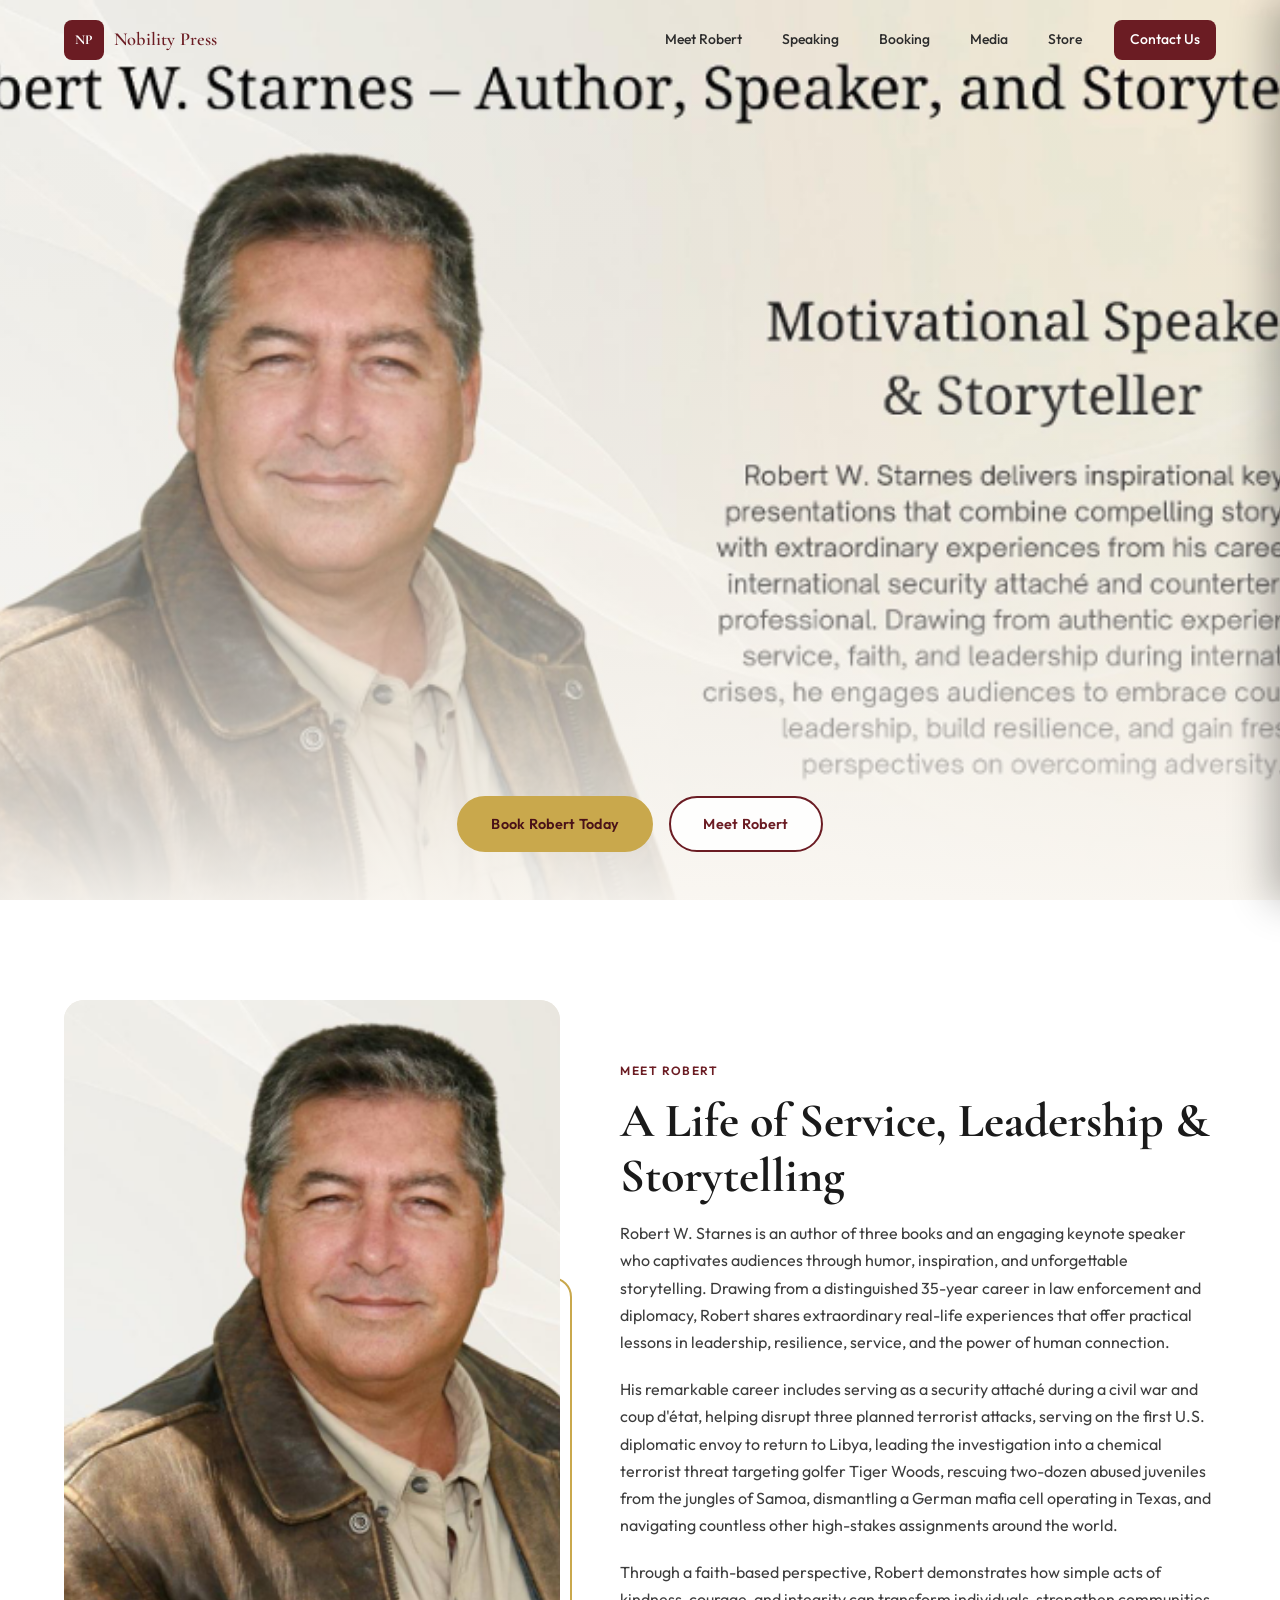
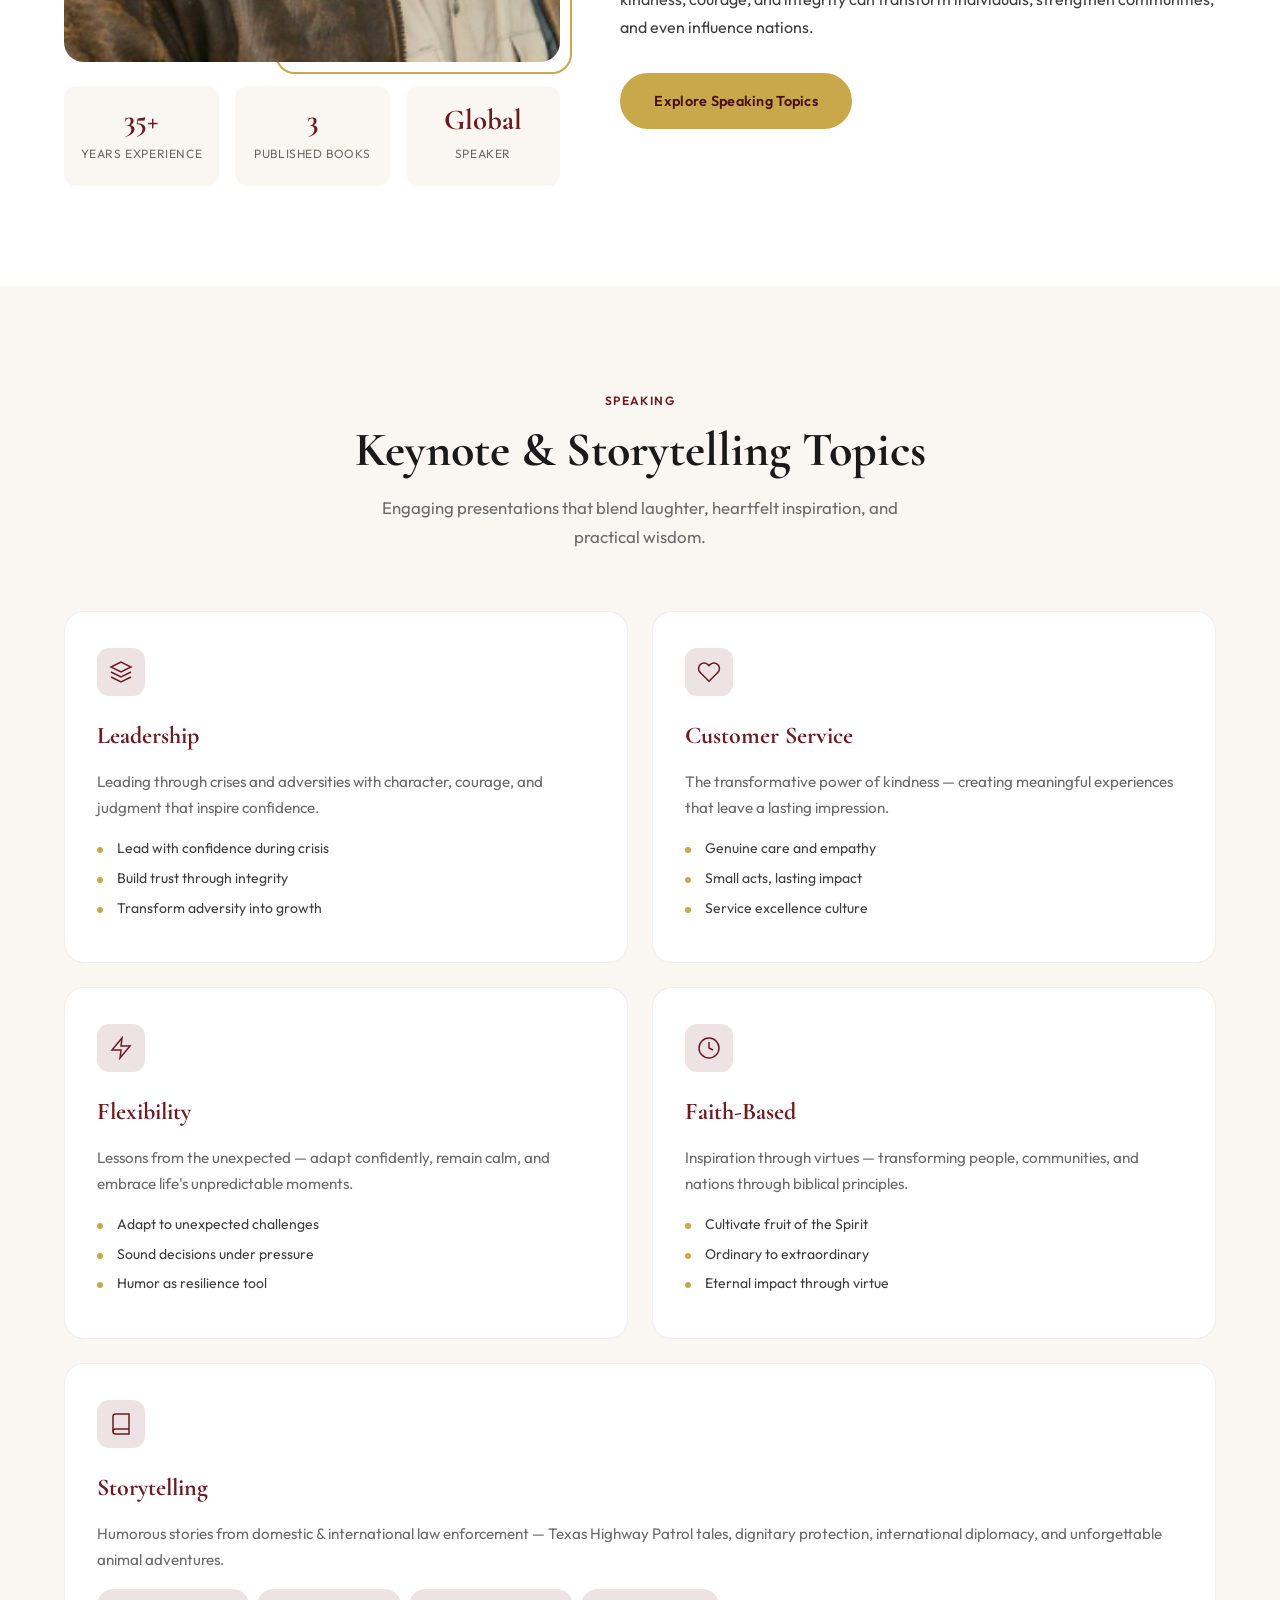
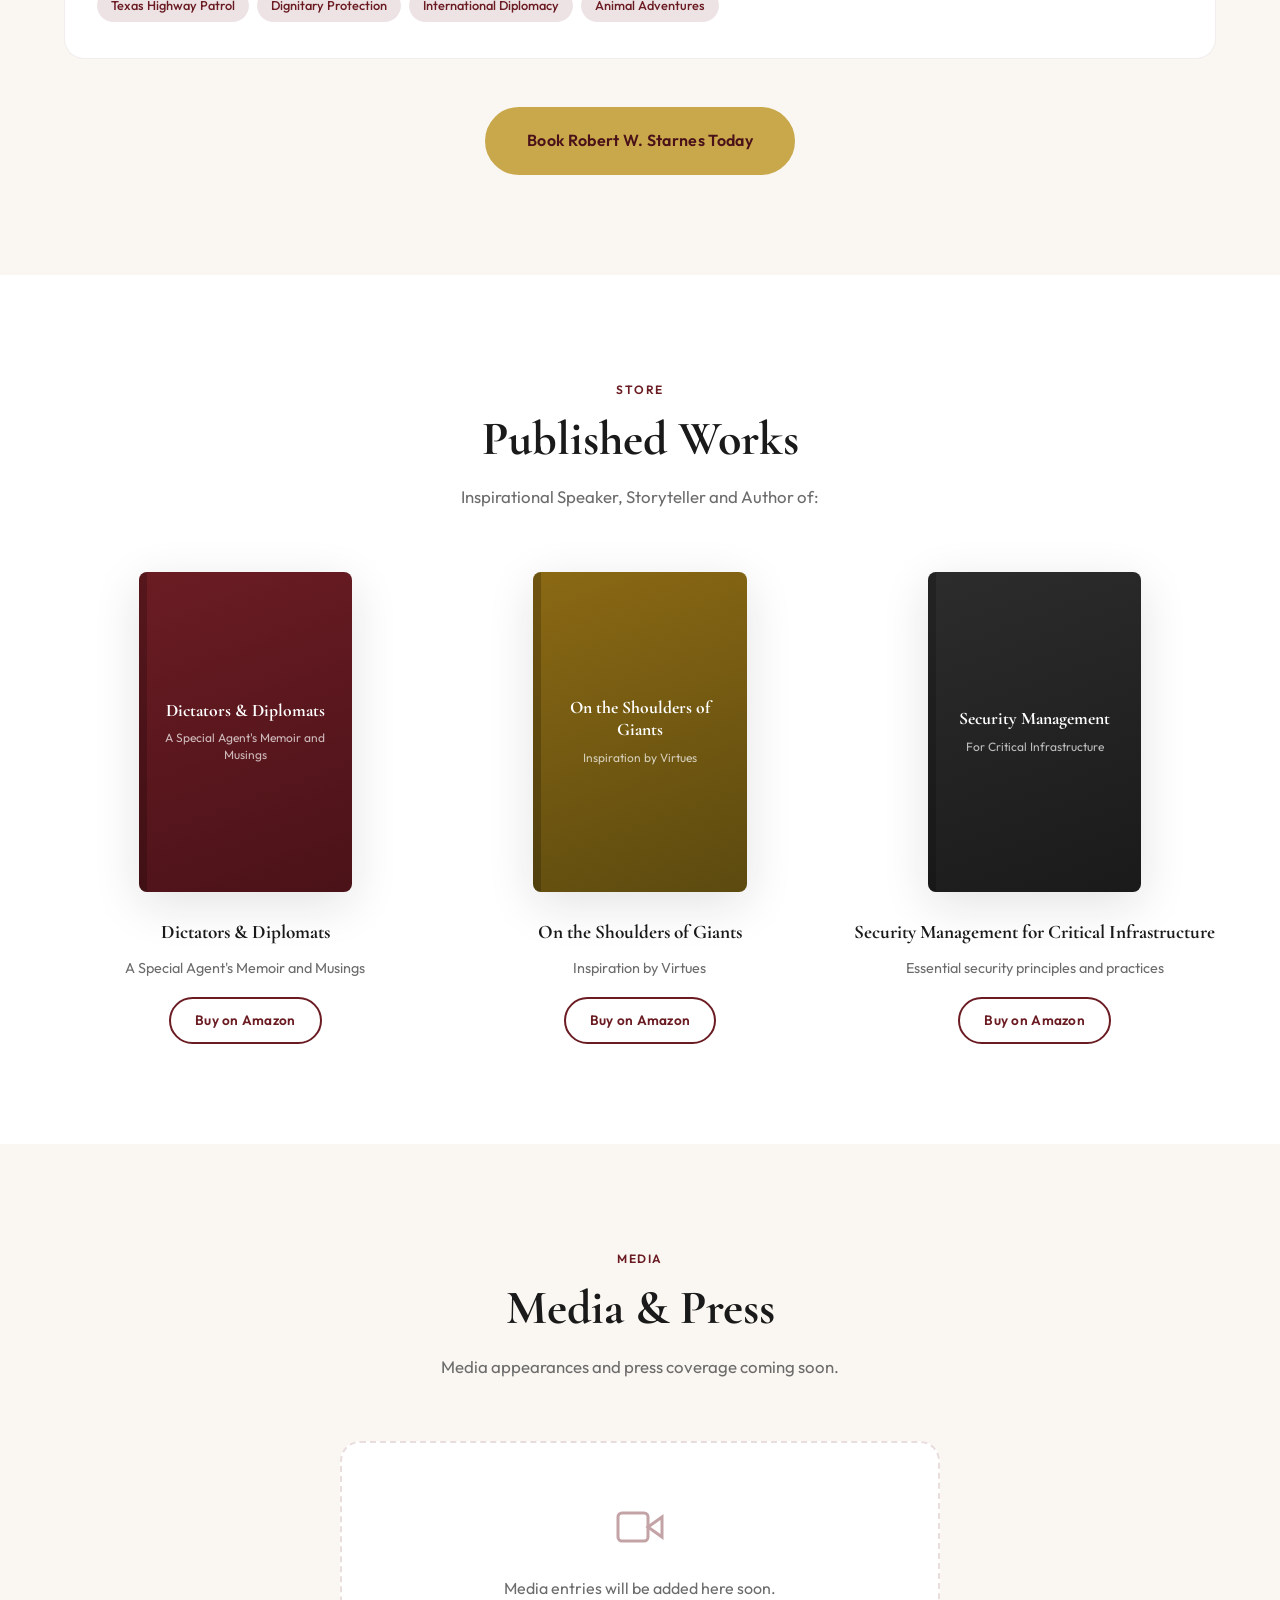
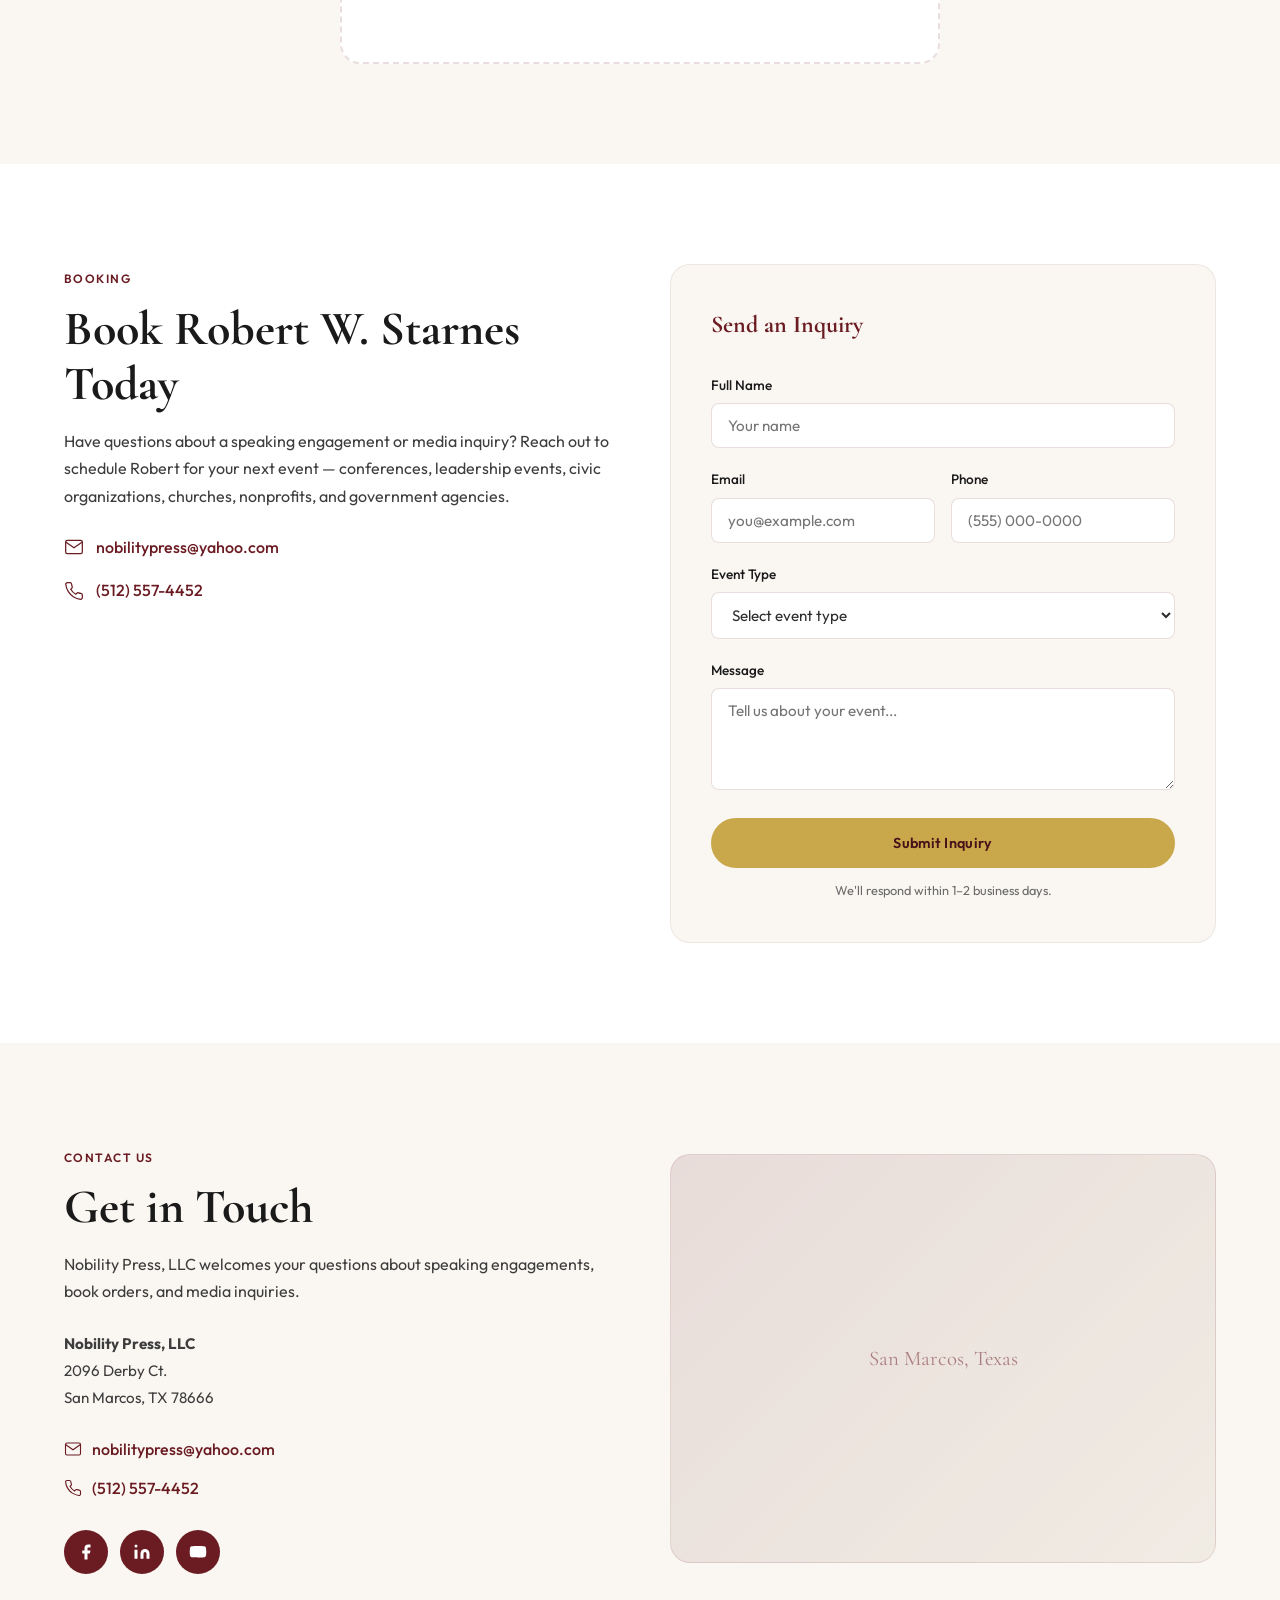
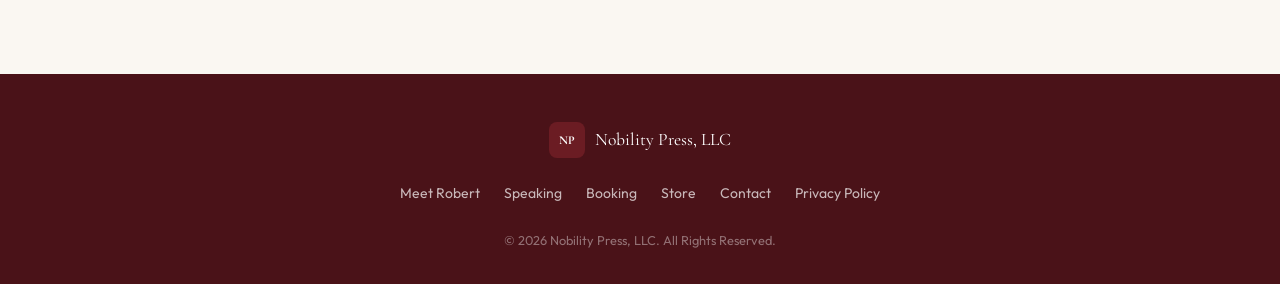
==== commit 17725234: "Use Robert banner and portrait images, remove scroll indicator Co-authored-by: Cursor <cursoragent@c" ====
--- a/index.html
+++ b/index.html
@@ -81,26 +81,13 @@
 
     <!-- Hero -->
     <section class="hero" id="home">
-      <canvas id="hero-canvas" class="hero-canvas" aria-hidden="true"></canvas>
+      <div class="hero-bg" role="img" aria-label="Robert W. Starnes — Author, Speaker, and Storyteller"></div>
       <div class="hero-overlay"></div>
       <div class="container hero-content">
-        <div class="hero-badge">Inspirational Speaker &amp; Storyteller</div>
-        <h1 class="hero-title">
-          Robert W. <span class="hero-accent">Starnes</span>
-        </h1>
-        <p class="hero-subtitle">Author &bull; Keynote Speaker &bull; 35 Years of Leadership</p>
-        <p class="hero-desc">
-          Captivating audiences through humor, inspiration, and unforgettable storytelling — 
-          drawing from a distinguished career in law enforcement and diplomacy.
-        </p>
         <div class="hero-actions">
           <a href="#booking" class="btn btn-primary">Book Robert Today</a>
           <a href="#meet-robert" class="btn btn-outline">Meet Robert</a>
         </div>
-        <div class="hero-scroll">
-          <span>Scroll to explore</span>
-          <div class="scroll-indicator"></div>
-        </div>
       </div>
     </section>
 
@@ -110,10 +97,14 @@
         <div class="about-grid">
           <div class="about-visual">
             <div class="about-image-frame">
-              <div class="about-image-placeholder">
-                <span class="about-initials">RWS</span>
-                <span class="about-image-label">Robert W. Starnes</span>
-              </div>
+              <img
+                src="assets/images/robert-starnes.png"
+                alt="Robert W. Starnes — Author, Speaker, and Storyteller"
+                class="about-photo"
+                width="480"
+                height="600"
+                loading="lazy"
+              >
               <div class="about-frame-accent"></div>
             </div>
             <div class="about-stats">
--- a/css/main.css
+++ b/css/main.css
@@ -175,7 +175,7 @@
   gap: 10px;
   font-weight: 600;
   font-size: 0.95rem;
-  color: var(--white);
+  color: var(--maroon);
   transition: color var(--transition);
 }
 
@@ -216,7 +216,7 @@
   padding: 8px 16px;
   font-size: 0.875rem;
   font-weight: 500;
-  color: rgba(255,255,255,0.9);
+  color: var(--text);
   border-radius: 8px;
   transition: color var(--transition), background var(--transition);
 }
@@ -224,11 +224,6 @@
 .header.scrolled .nav-link { color: var(--text); }
 
 .nav-link:hover {
-  color: var(--gold);
-  background: rgba(255,255,255,0.08);
-}
-
-.header.scrolled .nav-link:hover {
   color: var(--maroon);
   background: var(--maroon-muted);
 }
@@ -266,20 +261,17 @@
   transition: background var(--transition);
 }
 
-.hamburger:hover { background: rgba(255,255,255,0.1); }
-.header.scrolled .hamburger:hover { background: var(--maroon-muted); }
+.hamburger:hover { background: var(--maroon-muted); }
 
 .hamburger-line {
   display: block;
   width: 24px;
   height: 2px;
-  background: var(--white);
+  background: var(--maroon);
   border-radius: 2px;
   transition: transform var(--transition), opacity var(--transition), background var(--transition);
   transform-origin: center;
 }
-
-.header.scrolled .hamburger-line { background: var(--maroon); }
 
 .hamburger.active .hamburger-line:nth-child(1) {
   transform: translateY(8px) rotate(45deg);
@@ -406,16 +398,18 @@
   min-height: 100vh;
   min-height: 100dvh;
   display: flex;
-  align-items: center;
-  background: var(--maroon-dark);
+  align-items: flex-end;
+  background: var(--cream);
   overflow: hidden;
 }
 
-.hero-canvas {
+.hero-bg {
   position: absolute;
   inset: 0;
-  width: 100%;
-  height: 100%;
+  background-image: url('../assets/images/hero-banner.png');
+  background-size: cover;
+  background-position: center top;
+  background-repeat: no-repeat;
   z-index: 0;
 }
 
@@ -423,10 +417,11 @@
   position: absolute;
   inset: 0;
   background: linear-gradient(
-    135deg,
-    rgba(74, 18, 24, 0.85) 0%,
-    rgba(107, 28, 35, 0.6) 50%,
-    rgba(74, 18, 24, 0.9) 100%
+    to top,
+    rgba(250, 247, 242, 0.95) 0%,
+    rgba(250, 247, 242, 0.4) 35%,
+    rgba(250, 247, 242, 0.05) 70%,
+    transparent 100%
   );
   z-index: 1;
 }
@@ -434,85 +429,18 @@
 .hero-content {
   position: relative;
   z-index: 2;
-  padding: calc(var(--header-h) + 60px) 24px 80px;
-  max-width: 800px;
-}
-
-.hero-badge {
-  display: inline-block;
-  padding: 8px 20px;
-  background: rgba(201, 168, 76, 0.15);
-  border: 1px solid rgba(201, 168, 76, 0.3);
-  border-radius: 50px;
-  font-size: 0.8rem;
-  font-weight: 500;
-  color: var(--gold-light);
-  letter-spacing: 0.06em;
-  text-transform: uppercase;
-  margin-bottom: 24px;
-  animation: fadeUp 0.8s ease 0.2s both;
-}
-
-.hero-title {
-  font-family: var(--font-display);
-  font-size: clamp(3rem, 8vw, 5.5rem);
-  font-weight: 700;
-  color: var(--white);
-  line-height: 1.05;
-  margin-bottom: 16px;
-  animation: fadeUp 0.8s ease 0.4s both;
-}
-
-.hero-accent {
-  color: var(--gold);
-  font-style: italic;
-}
-
-.hero-subtitle {
-  font-size: clamp(0.95rem, 2vw, 1.15rem);
-  color: rgba(255,255,255,0.7);
-  margin-bottom: 20px;
-  font-weight: 400;
-  animation: fadeUp 0.8s ease 0.6s both;
-}
-
-.hero-desc {
-  font-size: 1.05rem;
-  color: rgba(255,255,255,0.75);
-  max-width: 560px;
-  margin-bottom: 36px;
-  line-height: 1.8;
-  animation: fadeUp 0.8s ease 0.8s both;
+  width: 100%;
+  padding: calc(var(--header-h) + 20px) 24px 48px;
+  display: flex;
+  justify-content: center;
 }
 
 .hero-actions {
   display: flex;
   flex-wrap: wrap;
   gap: 16px;
-  animation: fadeUp 0.8s ease 1s both;
-}
-
-.hero-scroll {
-  position: absolute;
-  bottom: 40px;
-  left: 50%;
-  transform: translateX(-50%);
-  display: flex;
-  flex-direction: column;
-  align-items: center;
-  gap: 8px;
-  color: rgba(255,255,255,0.4);
-  font-size: 0.75rem;
-  letter-spacing: 0.1em;
-  text-transform: uppercase;
-  animation: fadeUp 0.8s ease 1.4s both;
-}
-
-.scroll-indicator {
-  width: 1px;
-  height: 40px;
-  background: linear-gradient(to bottom, var(--gold), transparent);
-  animation: scrollPulse 2s ease infinite;
+  justify-content: center;
+  animation: fadeUp 0.8s ease 0.4s both;
 }
 
 @keyframes fadeUp {
@@ -520,10 +448,6 @@
   to { opacity: 1; transform: translateY(0); }
 }
 
-@keyframes scrollPulse {
-  0%, 100% { opacity: 0.3; transform: scaleY(0.6); }
-  50% { opacity: 1; transform: scaleY(1); }
-}
 
 /* ========== BUTTONS ========== */
 .btn {
@@ -556,14 +480,26 @@
 
 .btn-outline {
   background: transparent;
+  color: var(--maroon);
+  border-color: var(--maroon);
+}
+
+.btn-outline:hover {
+  background: var(--maroon);
   color: var(--white);
-  border-color: rgba(255,255,255,0.4);
-}
-
-.btn-outline:hover {
-  background: rgba(255,255,255,0.1);
-  border-color: var(--white);
+  border-color: var(--maroon);
   transform: translateY(-2px);
+}
+
+.hero .btn-outline {
+  background: rgba(255, 255, 255, 0.85);
+  color: var(--maroon);
+  border-color: var(--maroon);
+}
+
+.hero .btn-outline:hover {
+  background: var(--maroon);
+  color: var(--white);
 }
 
 .btn-sm { padding: 10px 24px; font-size: 0.85rem; }
@@ -633,39 +569,14 @@
   position: relative;
 }
 
-.about-image-placeholder {
+.about-photo {
+  width: 100%;
   aspect-ratio: 3/4;
-  background: linear-gradient(145deg, var(--maroon) 0%, var(--maroon-dark) 100%);
+  object-fit: cover;
+  object-position: center top;
   border-radius: var(--radius-lg);
-  display: flex;
-  flex-direction: column;
-  align-items: center;
-  justify-content: center;
-  gap: 12px;
-  position: relative;
-  overflow: hidden;
-}
-
-.about-image-placeholder::before {
-  content: '';
-  position: absolute;
-  inset: 0;
-  background: radial-gradient(circle at 30% 40%, rgba(201,168,76,0.15) 0%, transparent 60%);
-}
-
-.about-initials {
-  font-family: var(--font-display);
-  font-size: 4rem;
-  font-weight: 700;
-  color: rgba(255,255,255,0.2);
-  letter-spacing: 0.05em;
-}
-
-.about-image-label {
-  font-size: 0.85rem;
-  color: rgba(255,255,255,0.6);
-  letter-spacing: 0.08em;
-  text-transform: uppercase;
+  display: block;
+  background: var(--cream-dark);
 }
 
 .about-frame-accent {
@@ -1216,9 +1127,11 @@
 
   .booking-form { padding: 28px 24px; }
 
-  .hero-content { padding-bottom: 100px; }
-
-  .hero-scroll { display: none; }
+  .hero-content { padding-bottom: 32px; }
+
+  .hero-bg {
+    background-position: center center;
+  }
 
   .about-stats { grid-template-columns: repeat(3, 1fr); }
 
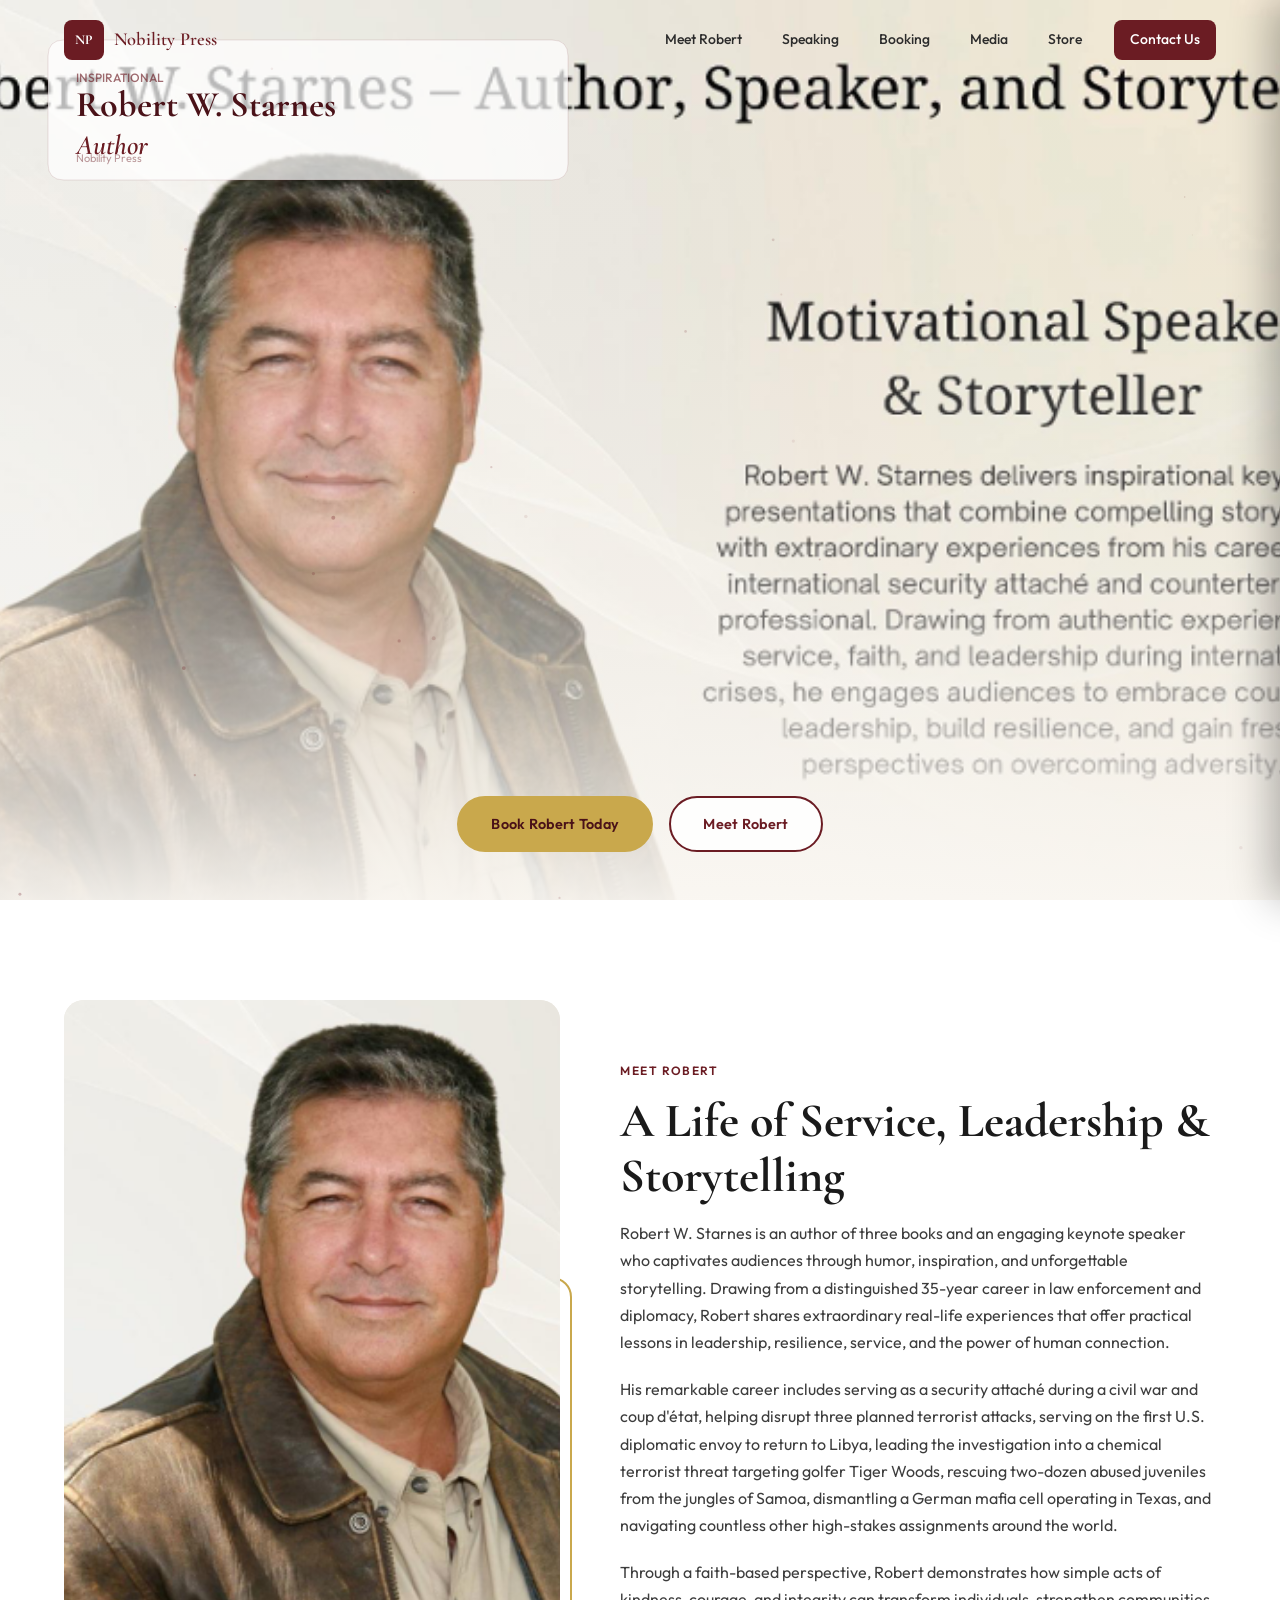
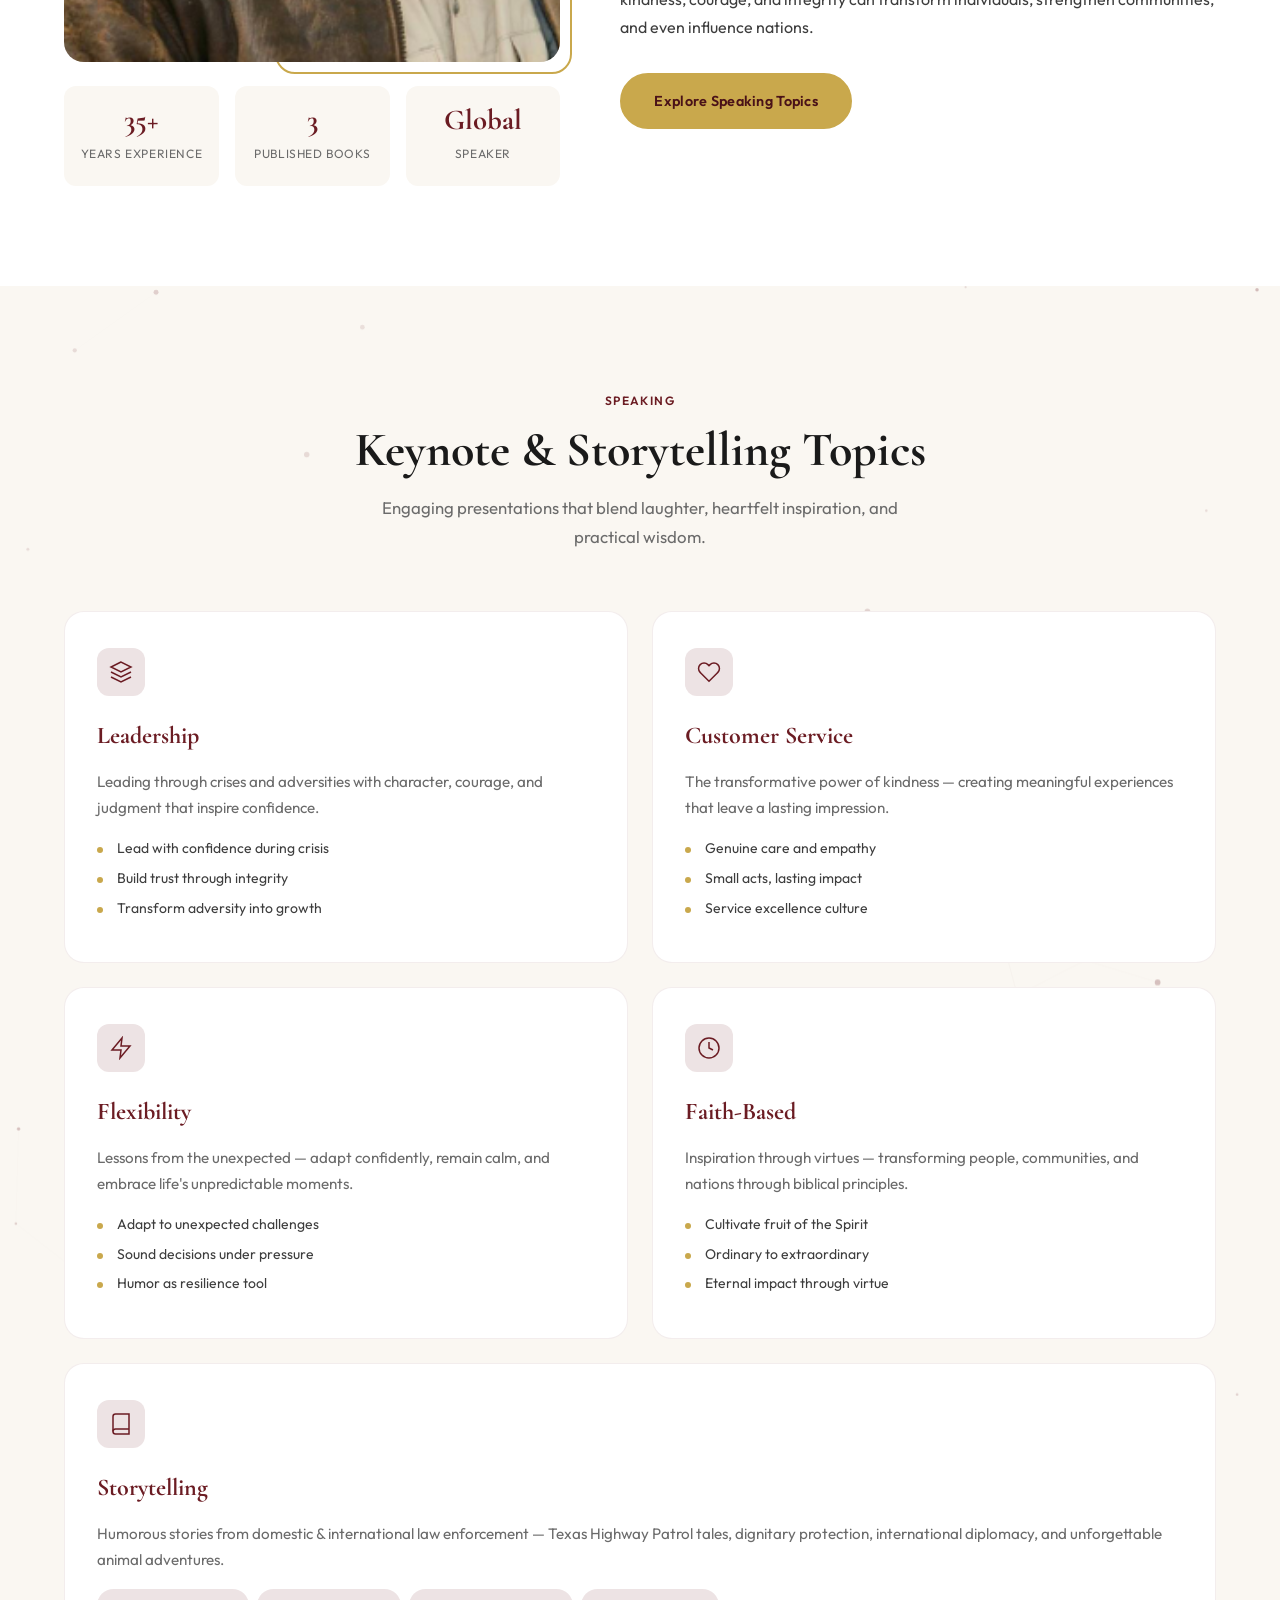
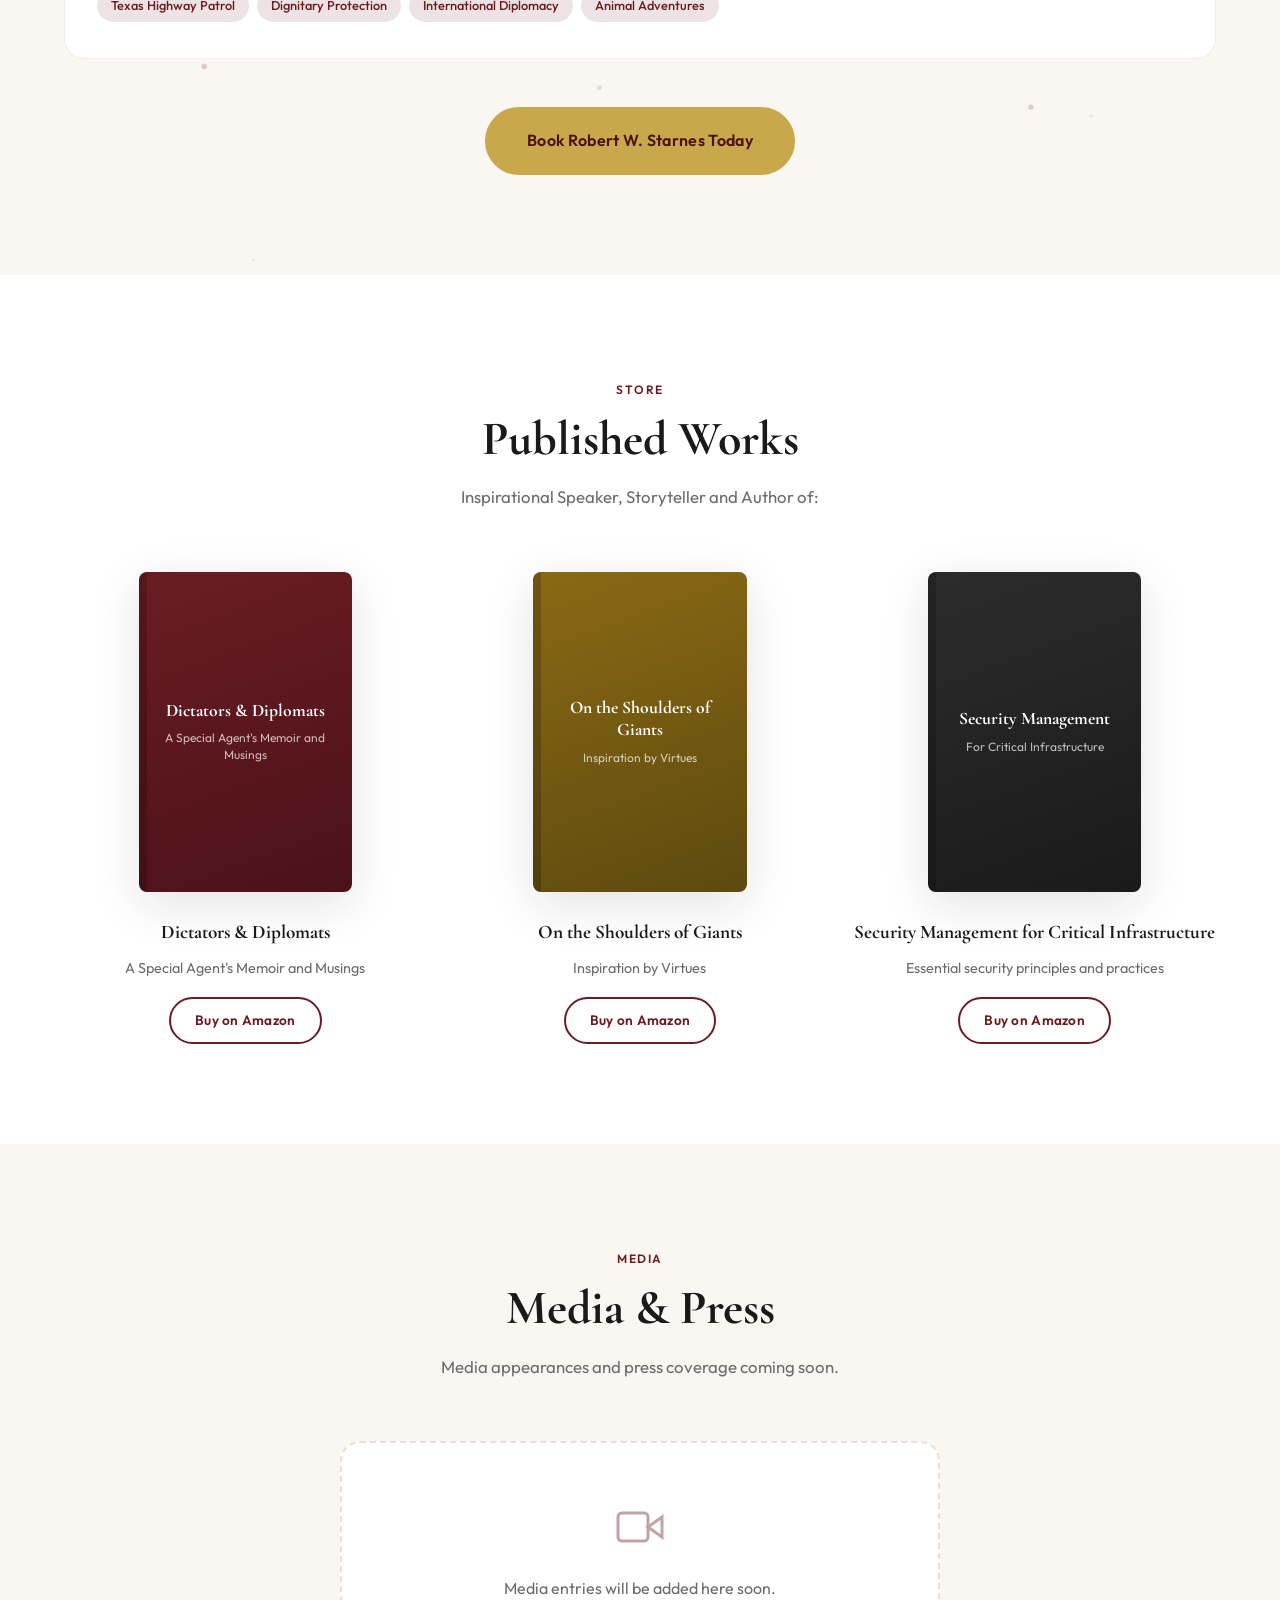
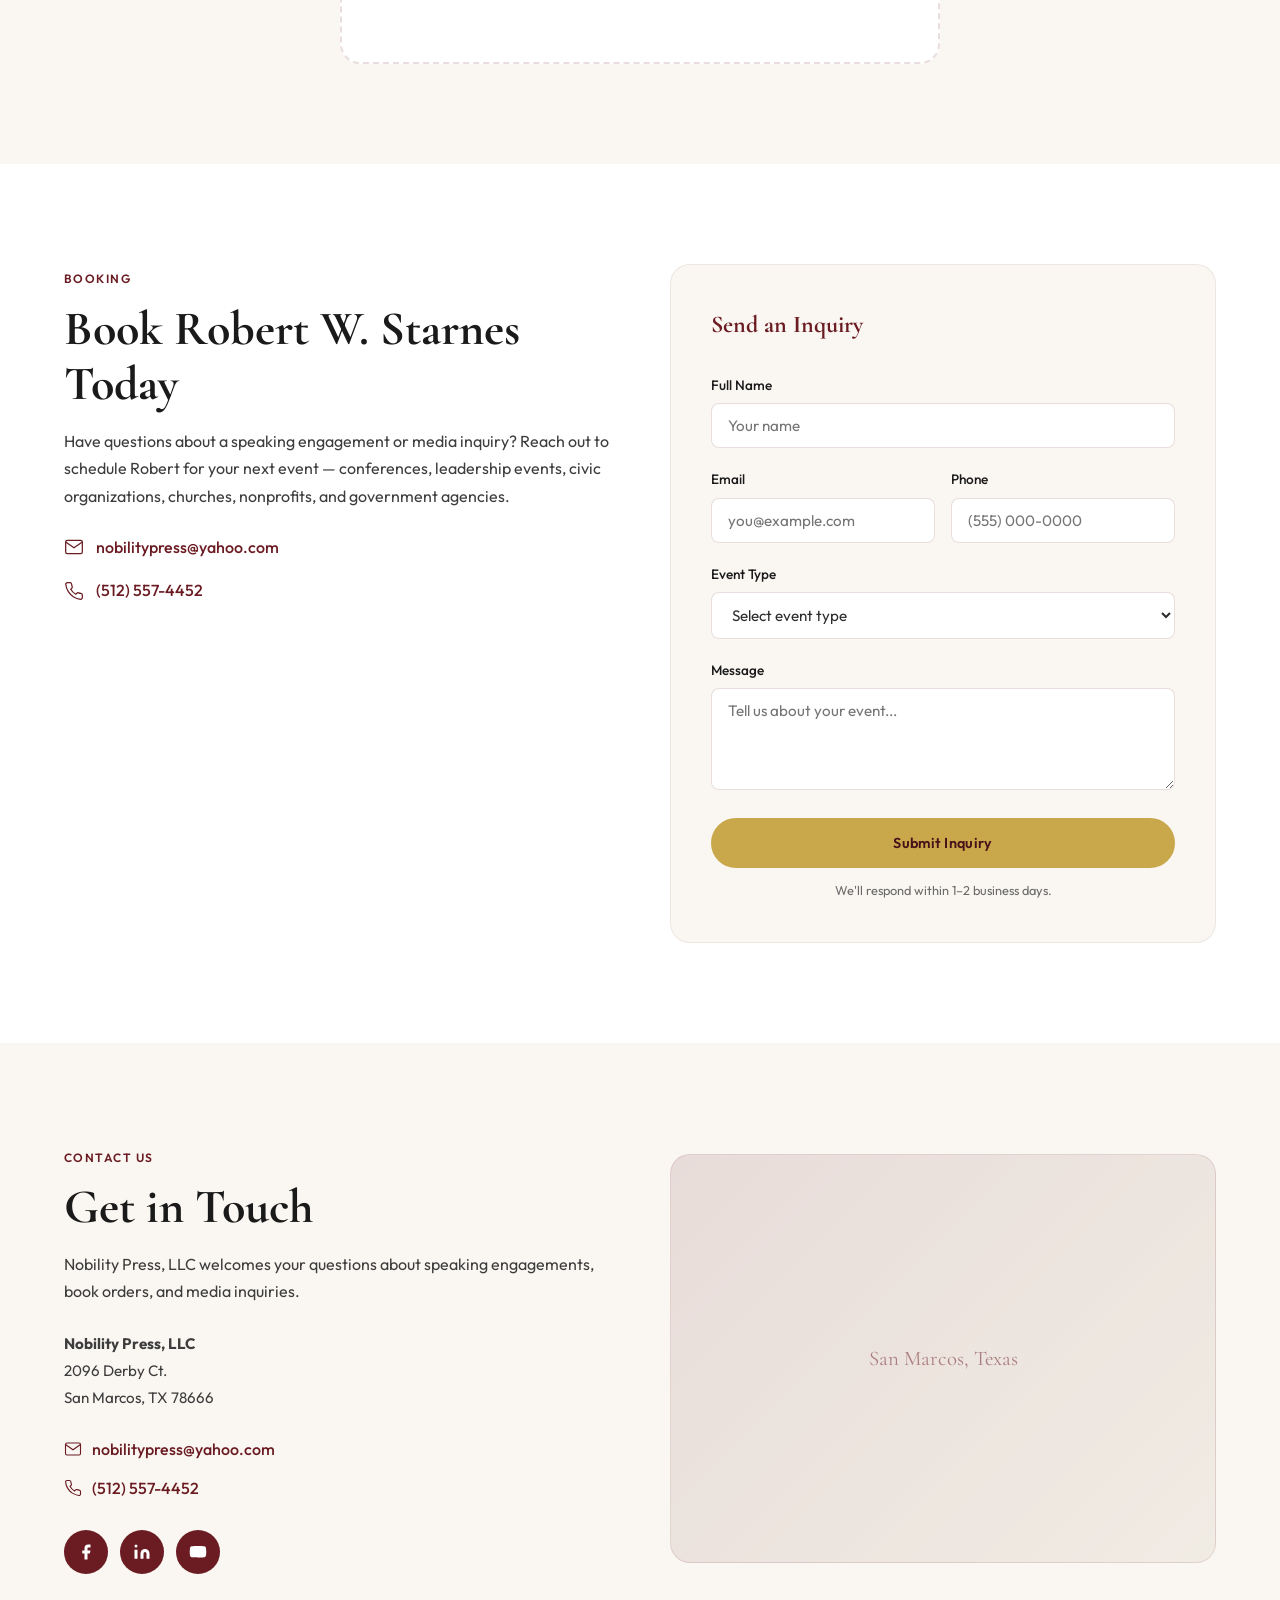
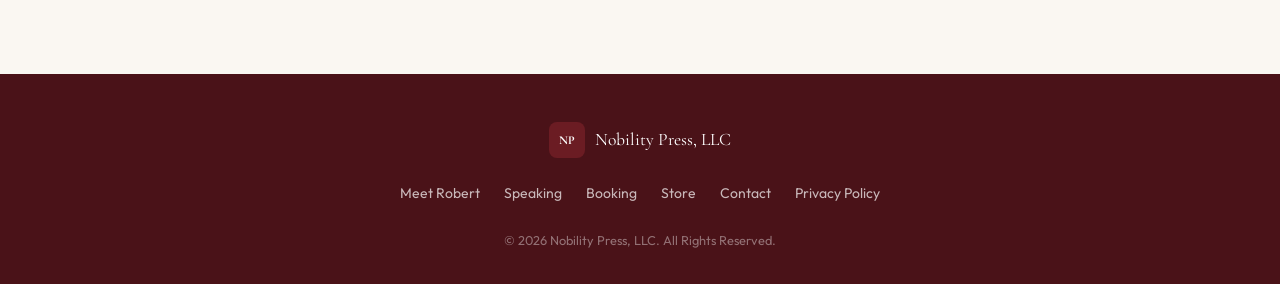
==== commit 656733bf: "Add canvas author typewriter effect on hero banner Co-authored-by: Cursor <cursoragent@cursor.com>" ====
--- a/index.html
+++ b/index.html
@@ -82,8 +82,13 @@
     <!-- Hero -->
     <section class="hero" id="home">
       <div class="hero-bg" role="img" aria-label="Robert W. Starnes — Author, Speaker, and Storyteller"></div>
+      <canvas id="hero-type-canvas" class="hero-type-canvas" aria-hidden="true"></canvas>
       <div class="hero-overlay"></div>
       <div class="container hero-content">
+        <div class="hero-type-fallback" aria-live="polite">
+          <span class="hero-type-name">Robert W. Starnes</span>
+          <span class="hero-type-role" id="hero-type-role">Author</span>
+        </div>
         <div class="hero-actions">
           <a href="#booking" class="btn btn-primary">Book Robert Today</a>
           <a href="#meet-robert" class="btn btn-outline">Meet Robert</a>
@@ -405,6 +410,7 @@
   </footer>
 
   <script src="js/canvas-bg.js"></script>
+  <script src="js/canvas-typewriter.js"></script>
   <script src="js/loader.js"></script>
   <script src="js/main.js"></script>
 </body>
--- a/css/main.css
+++ b/css/main.css
@@ -424,15 +424,42 @@
     transparent 100%
   );
   z-index: 1;
+  pointer-events: none;
+}
+
+.hero-type-canvas {
+  position: absolute;
+  inset: 0;
+  width: 100%;
+  height: 100%;
+  z-index: 2;
+  pointer-events: none;
 }
 
 .hero-content {
   position: relative;
-  z-index: 2;
+  z-index: 3;
   width: 100%;
+  min-height: 100vh;
+  min-height: 100dvh;
   padding: calc(var(--header-h) + 20px) 24px 48px;
   display: flex;
-  justify-content: center;
+  flex-direction: column;
+  justify-content: flex-end;
+  align-items: center;
+  pointer-events: none;
+}
+
+.hero-type-fallback {
+  position: absolute;
+  width: 1px;
+  height: 1px;
+  padding: 0;
+  margin: -1px;
+  overflow: hidden;
+  clip: rect(0, 0, 0, 0);
+  white-space: nowrap;
+  border: 0;
 }
 
 .hero-actions {
@@ -441,6 +468,7 @@
   gap: 16px;
   justify-content: center;
   animation: fadeUp 0.8s ease 0.4s both;
+  pointer-events: auto;
 }
 
 @keyframes fadeUp {
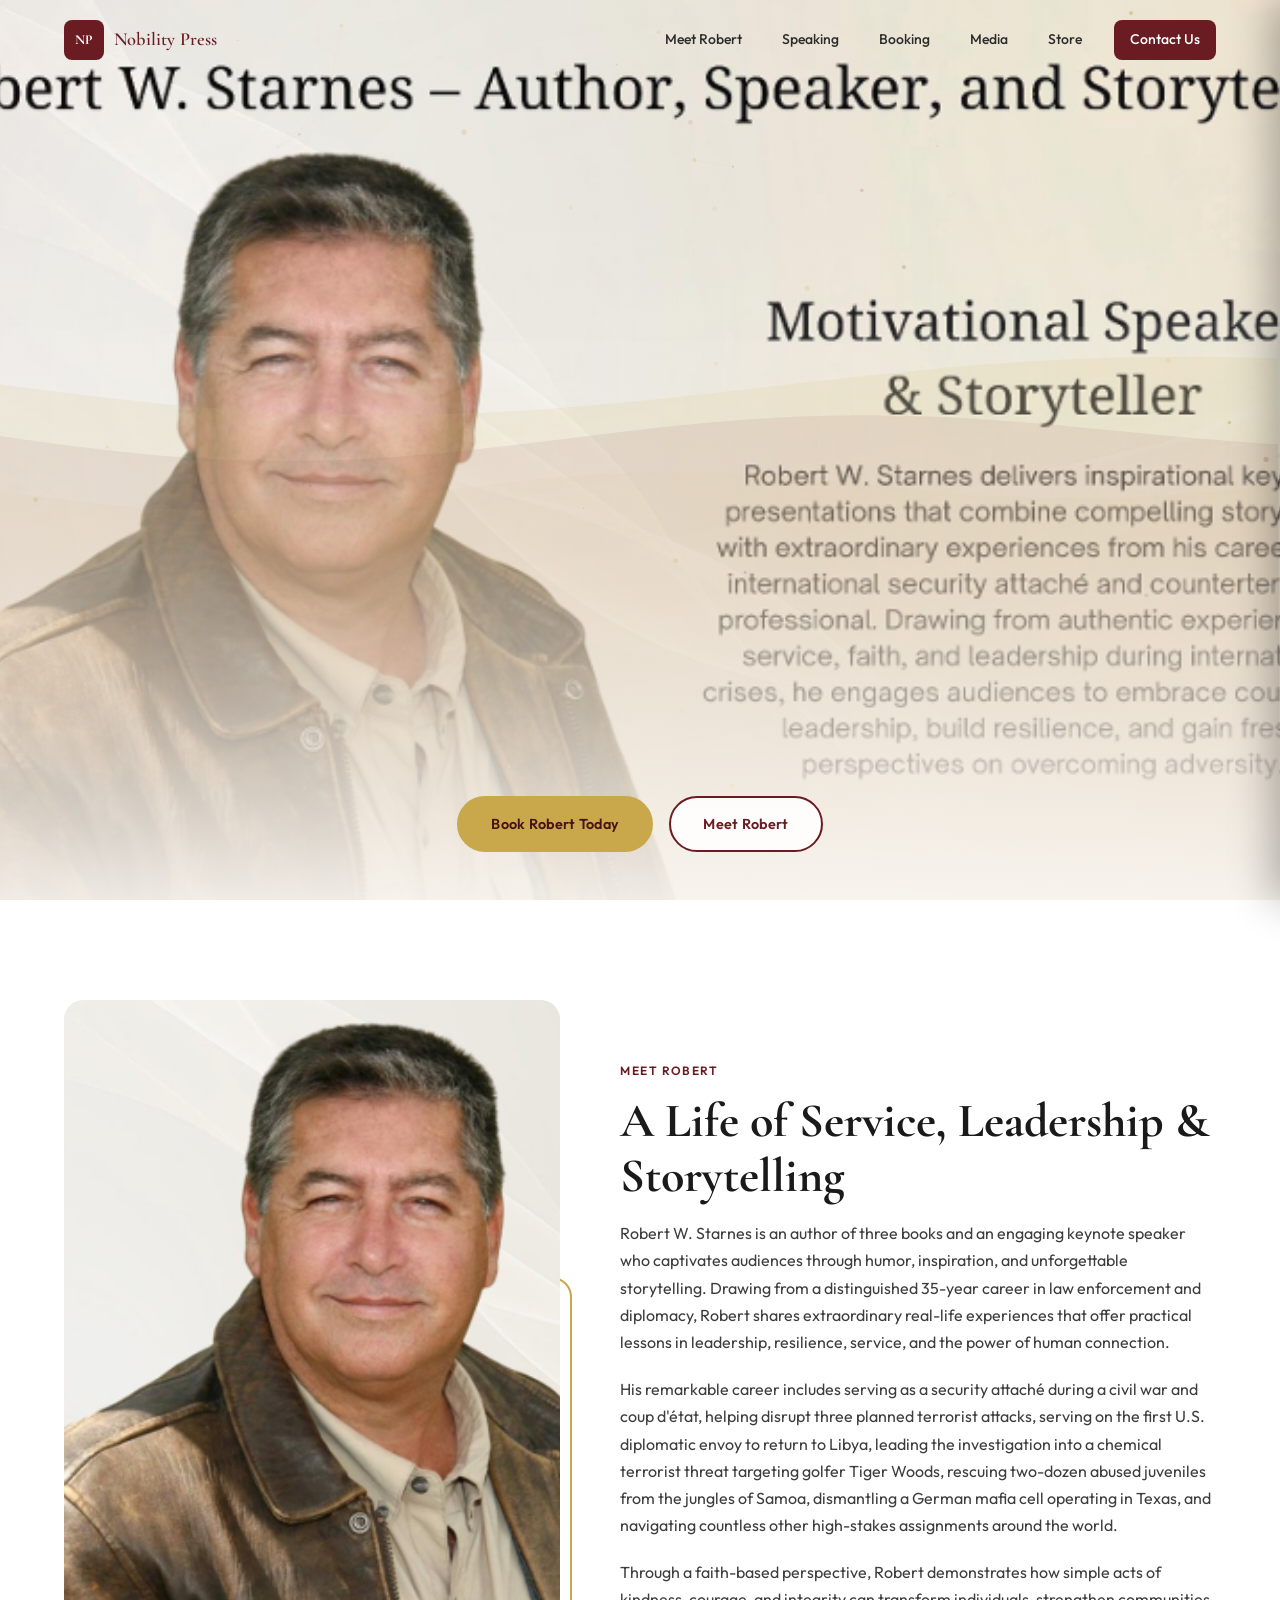
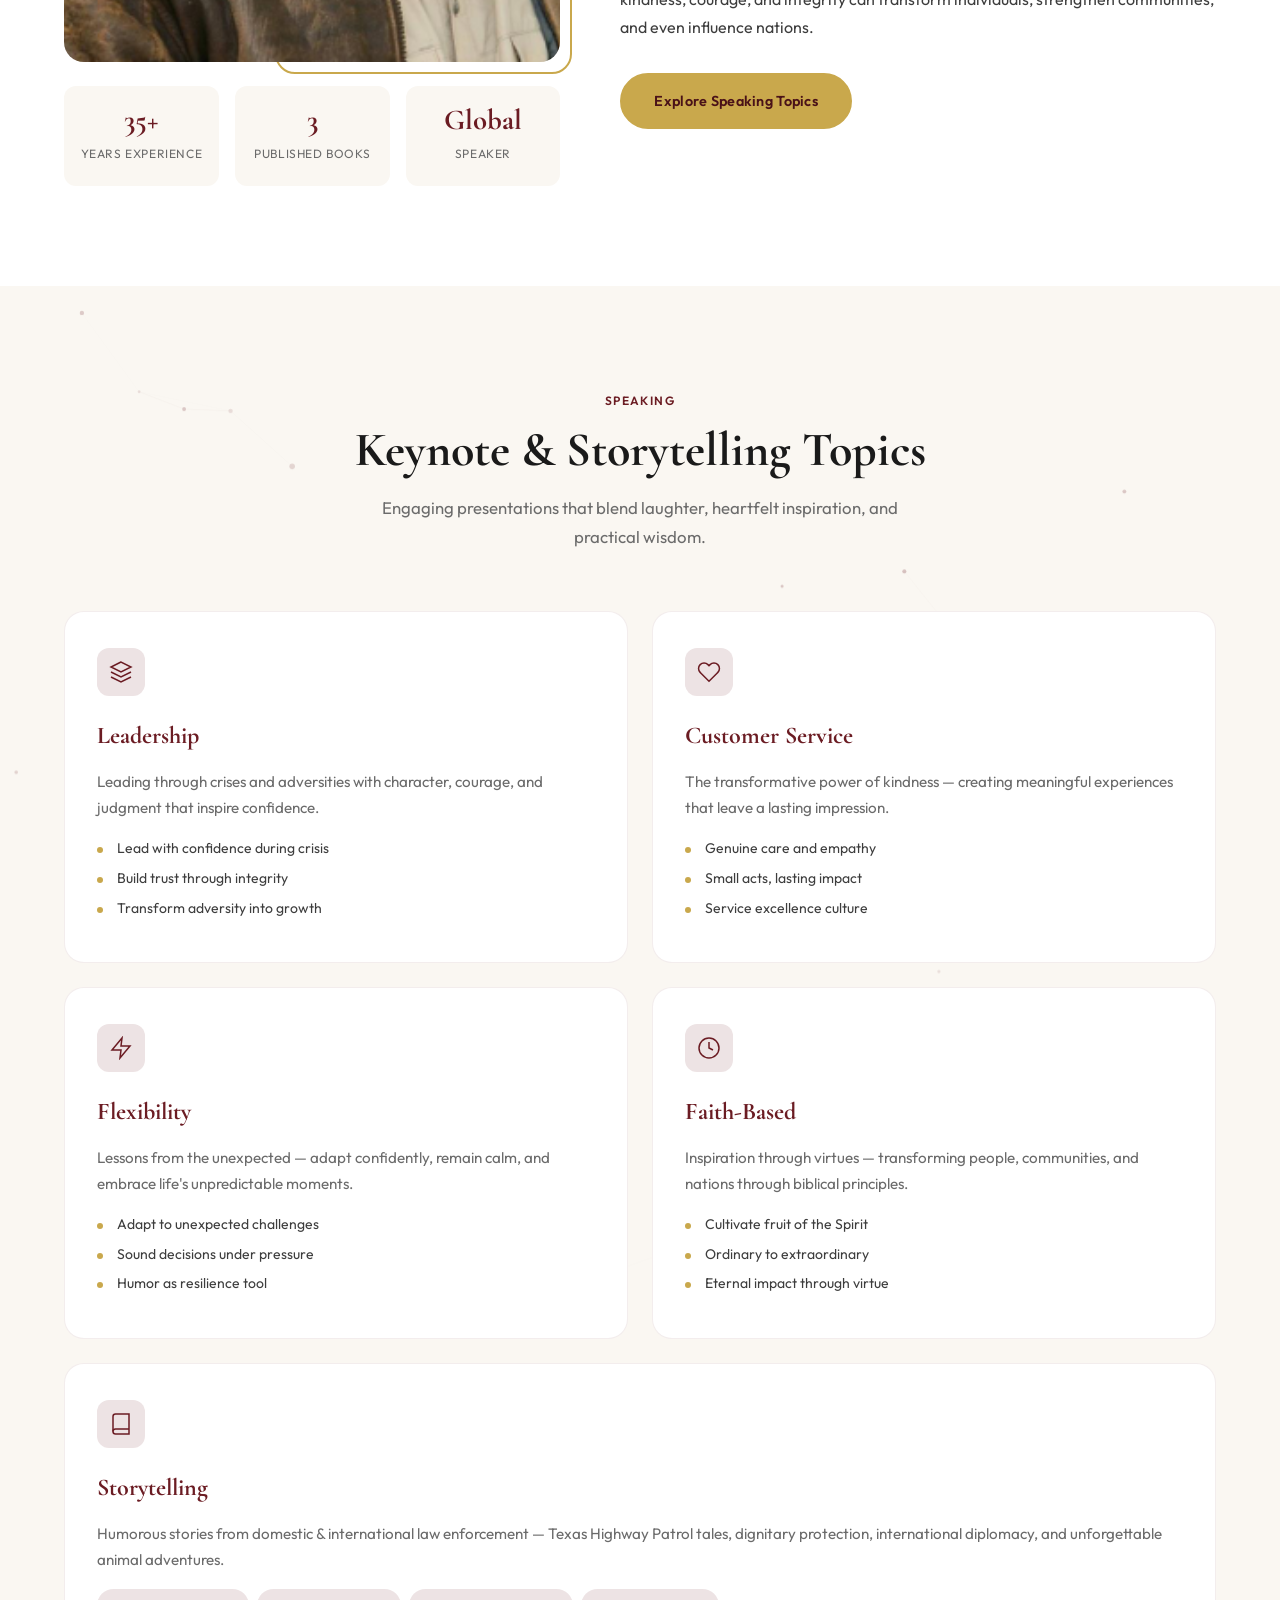
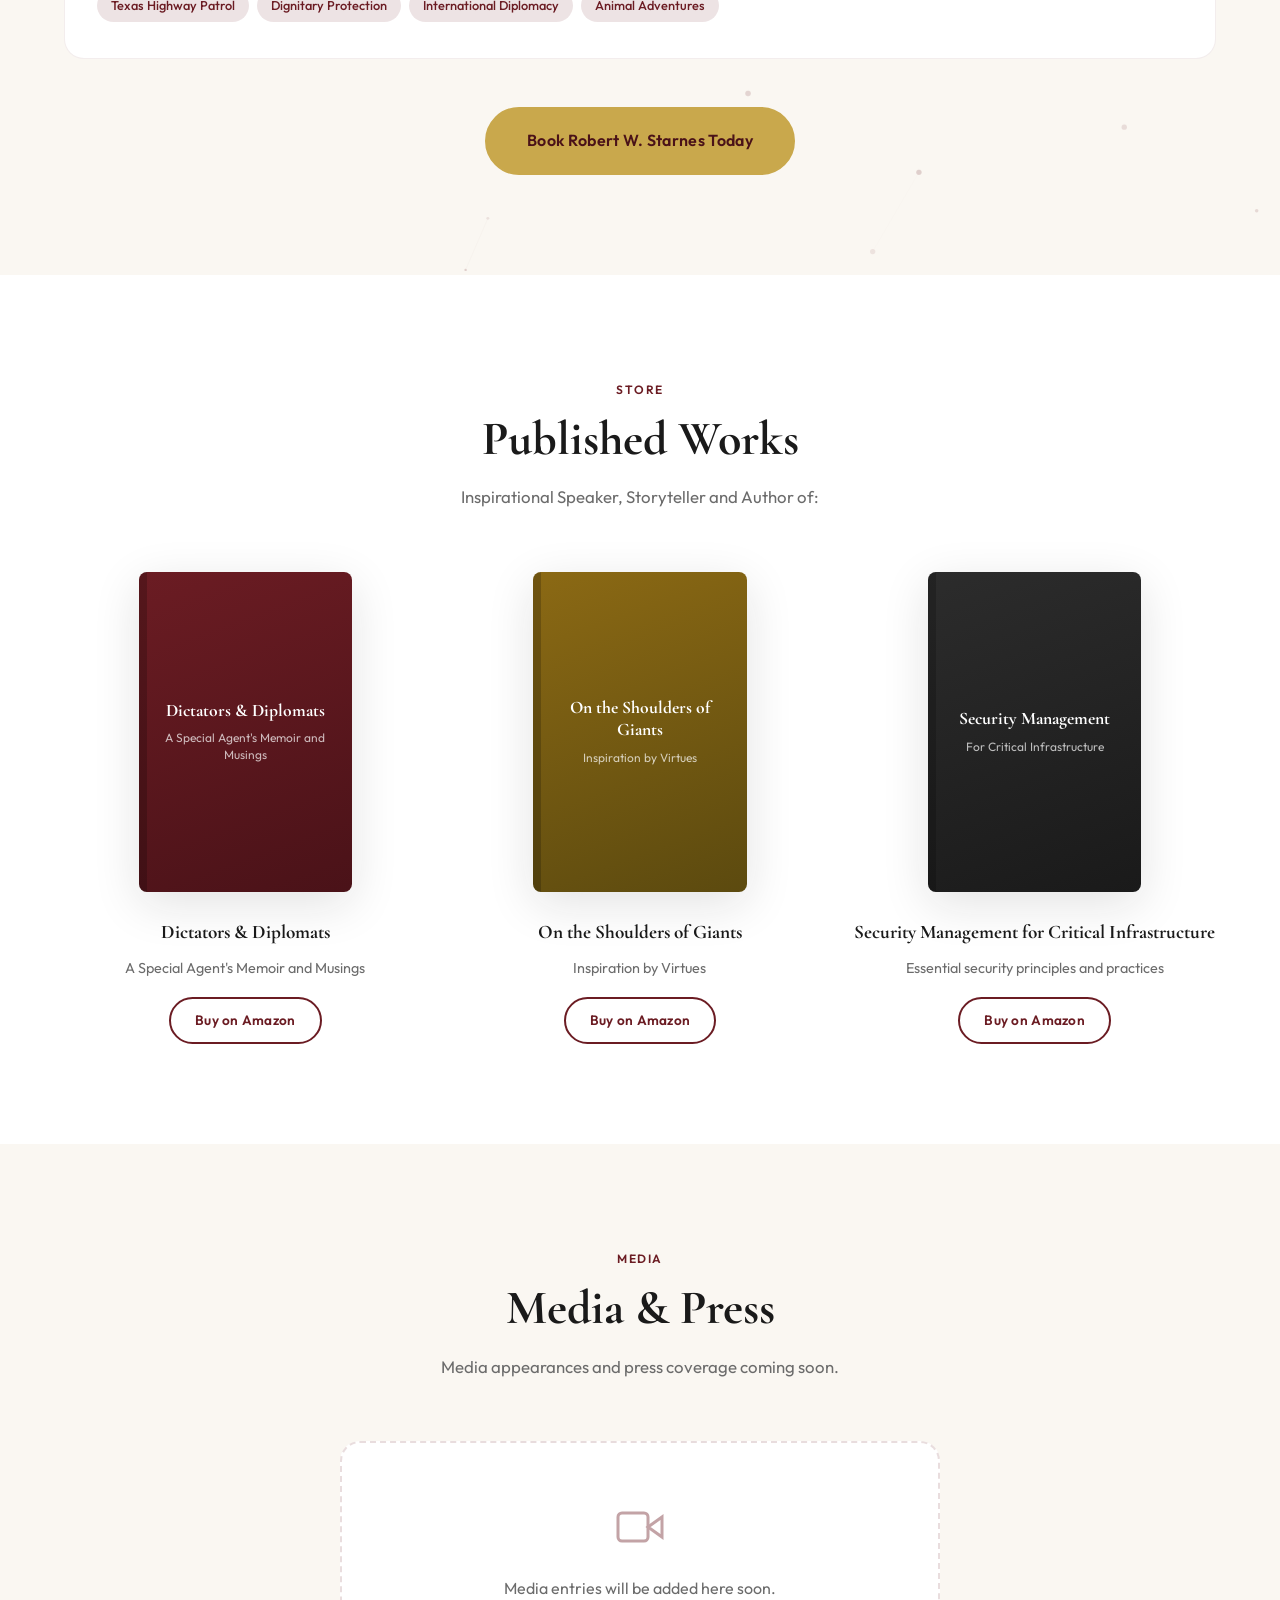
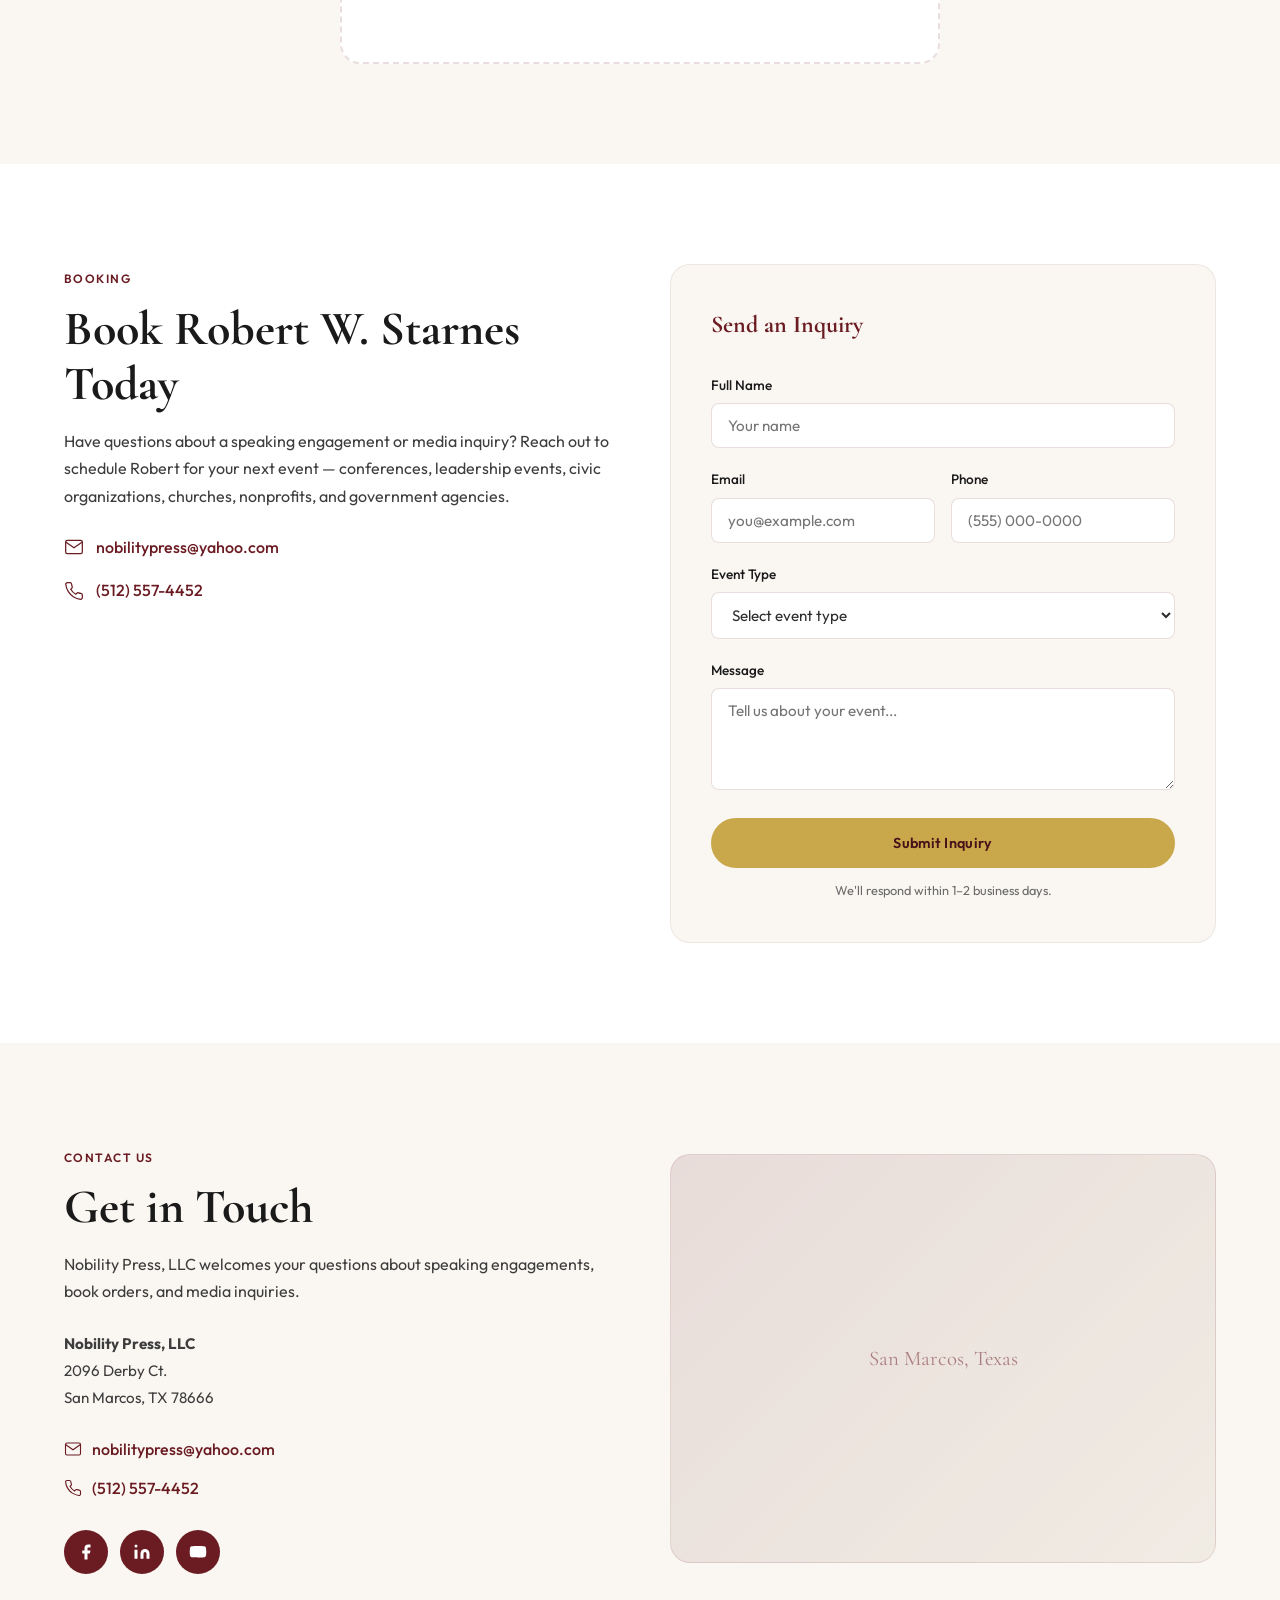
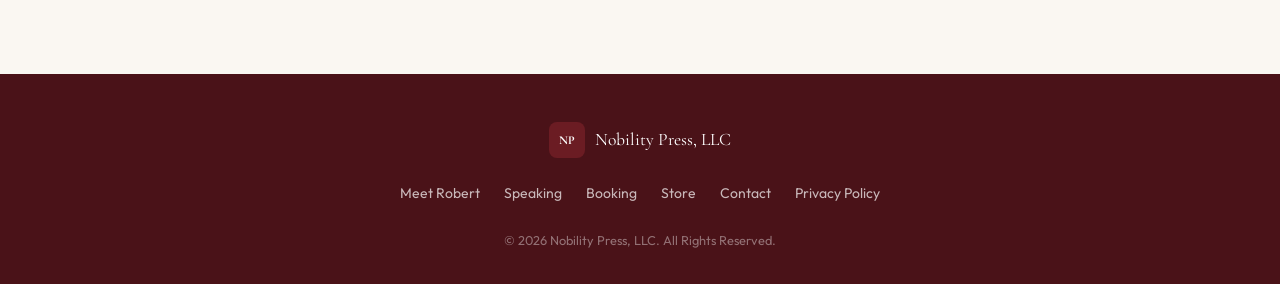
==== commit d6652b8d: "Replace typewriter card with advanced hero canvas overlay Co-authored-by: Cursor <cursoragent@cursor" ====
--- a/index.html
+++ b/index.html
@@ -82,13 +82,9 @@
     <!-- Hero -->
     <section class="hero" id="home">
       <div class="hero-bg" role="img" aria-label="Robert W. Starnes — Author, Speaker, and Storyteller"></div>
-      <canvas id="hero-type-canvas" class="hero-type-canvas" aria-hidden="true"></canvas>
+      <canvas id="hero-canvas" class="hero-canvas" aria-hidden="true"></canvas>
       <div class="hero-overlay"></div>
       <div class="container hero-content">
-        <div class="hero-type-fallback" aria-live="polite">
-          <span class="hero-type-name">Robert W. Starnes</span>
-          <span class="hero-type-role" id="hero-type-role">Author</span>
-        </div>
         <div class="hero-actions">
           <a href="#booking" class="btn btn-primary">Book Robert Today</a>
           <a href="#meet-robert" class="btn btn-outline">Meet Robert</a>
@@ -410,7 +406,7 @@
   </footer>
 
   <script src="js/canvas-bg.js"></script>
-  <script src="js/canvas-typewriter.js"></script>
+  <script src="js/canvas-hero.js"></script>
   <script src="js/loader.js"></script>
   <script src="js/main.js"></script>
 </body>
--- a/css/main.css
+++ b/css/main.css
@@ -413,32 +413,32 @@
   z-index: 0;
 }
 
+.hero-canvas {
+  position: absolute;
+  inset: 0;
+  width: 100%;
+  height: 100%;
+  z-index: 2;
+  pointer-events: auto;
+}
+
 .hero-overlay {
   position: absolute;
   inset: 0;
   background: linear-gradient(
     to top,
-    rgba(250, 247, 242, 0.95) 0%,
-    rgba(250, 247, 242, 0.4) 35%,
-    rgba(250, 247, 242, 0.05) 70%,
+    rgba(250, 247, 242, 0.92) 0%,
+    rgba(250, 247, 242, 0.25) 40%,
+    rgba(250, 247, 242, 0.02) 75%,
     transparent 100%
   );
-  z-index: 1;
-  pointer-events: none;
-}
-
-.hero-type-canvas {
-  position: absolute;
-  inset: 0;
-  width: 100%;
-  height: 100%;
-  z-index: 2;
+  z-index: 3;
   pointer-events: none;
 }
 
 .hero-content {
   position: relative;
-  z-index: 3;
+  z-index: 4;
   width: 100%;
   min-height: 100vh;
   min-height: 100dvh;
@@ -448,18 +448,6 @@
   justify-content: flex-end;
   align-items: center;
   pointer-events: none;
-}
-
-.hero-type-fallback {
-  position: absolute;
-  width: 1px;
-  height: 1px;
-  padding: 0;
-  margin: -1px;
-  overflow: hidden;
-  clip: rect(0, 0, 0, 0);
-  white-space: nowrap;
-  border: 0;
 }
 
 .hero-actions {
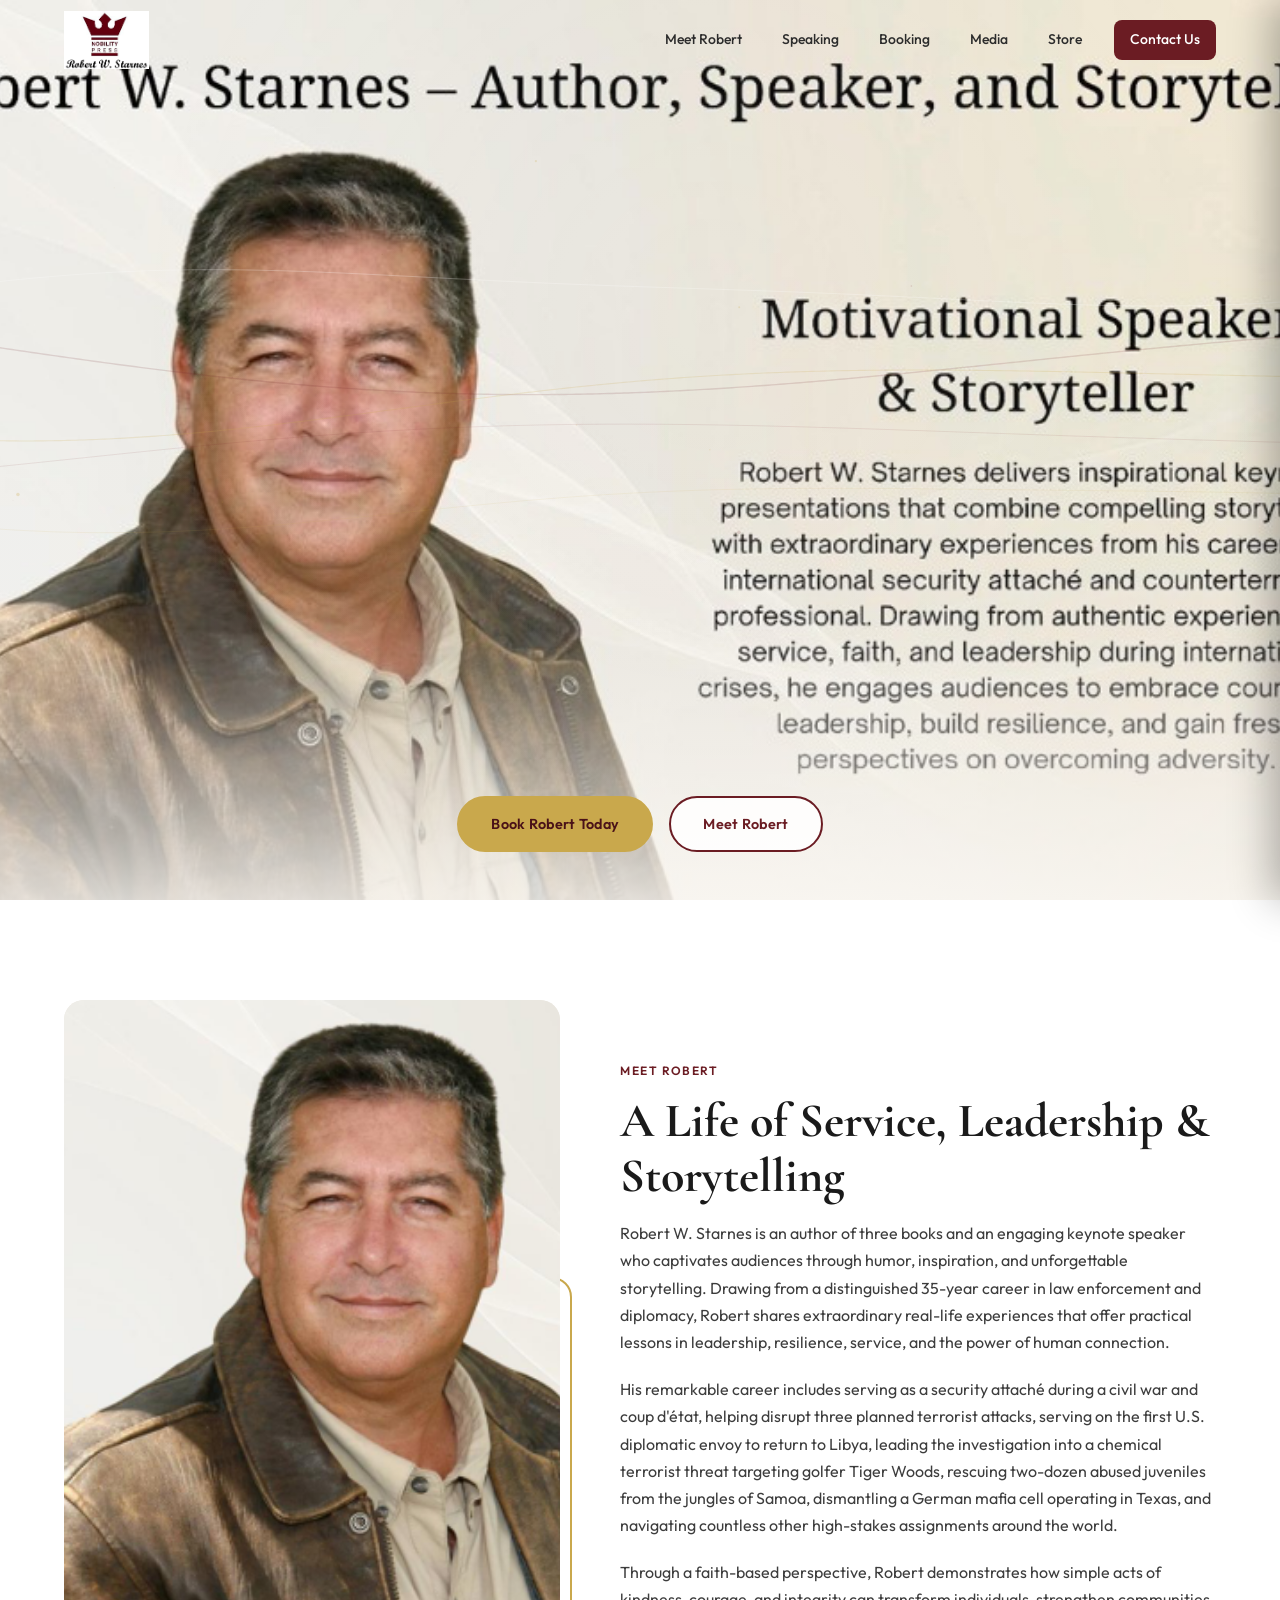
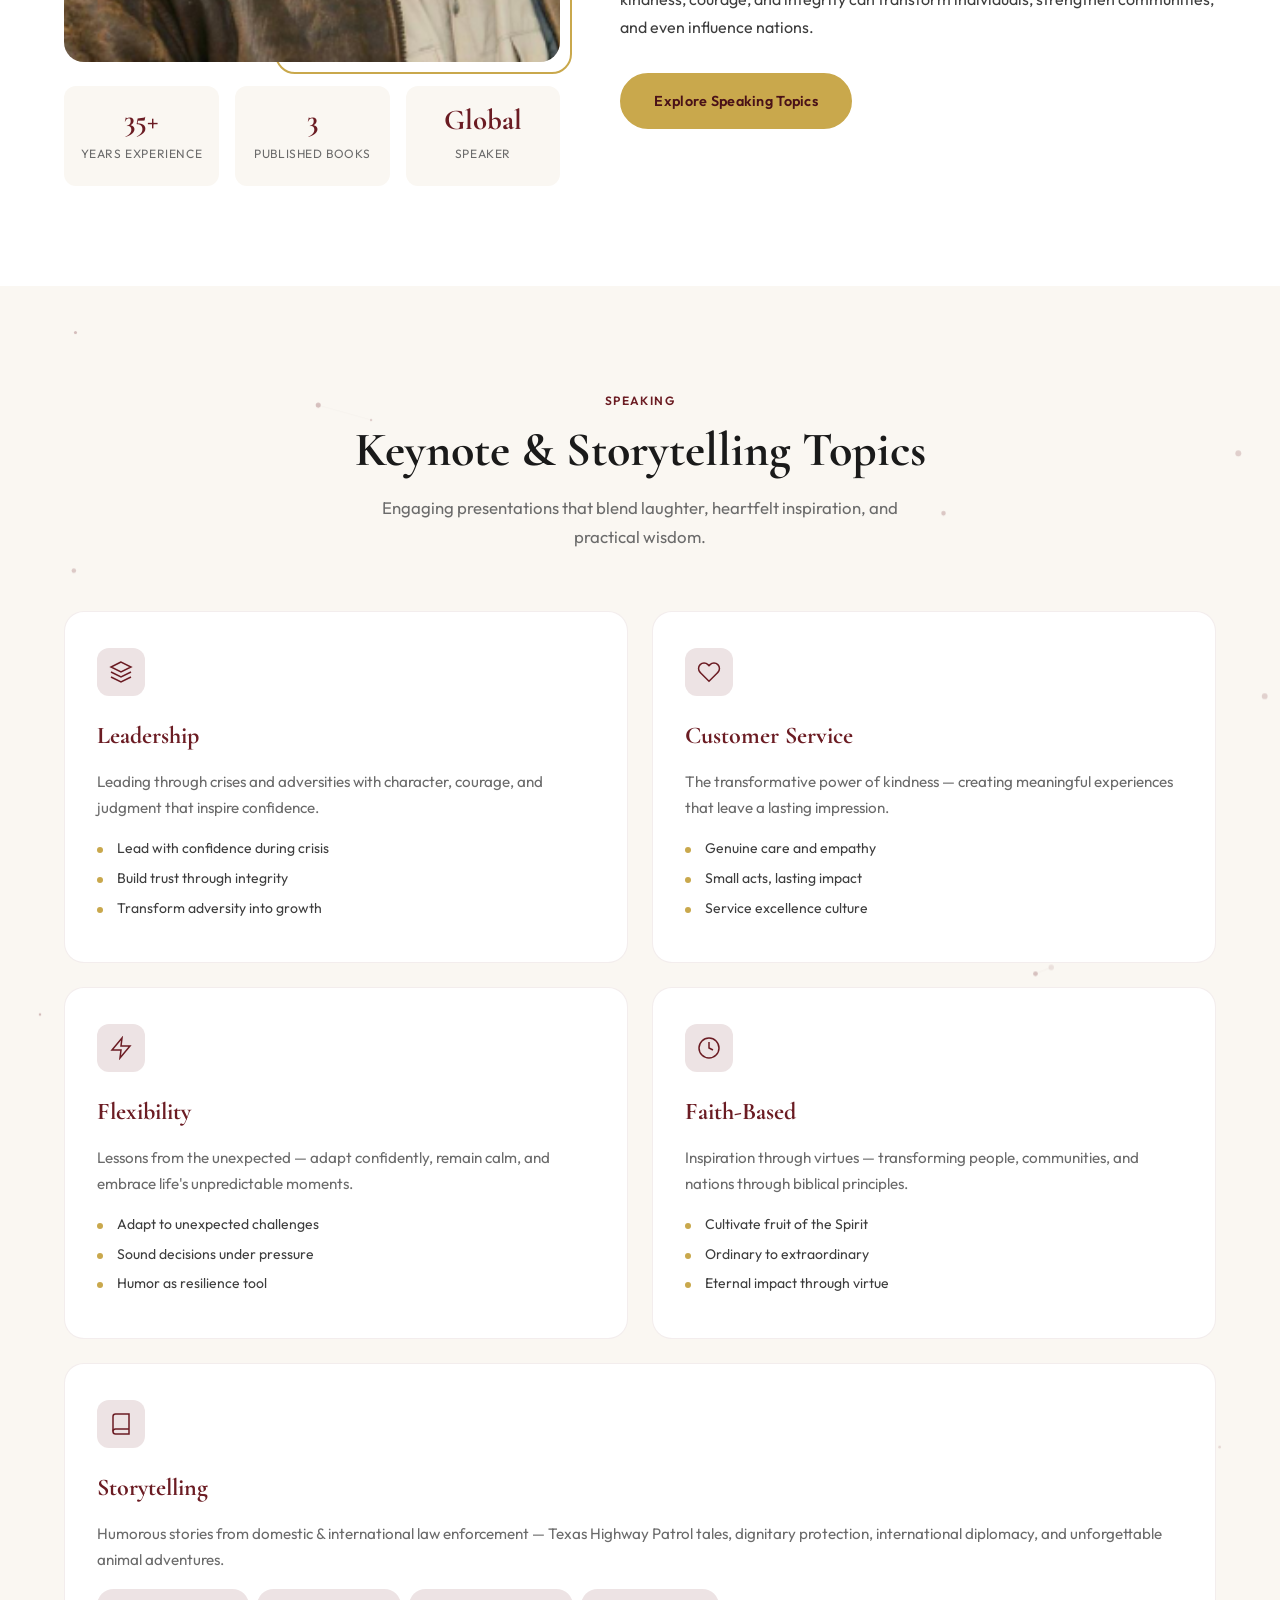
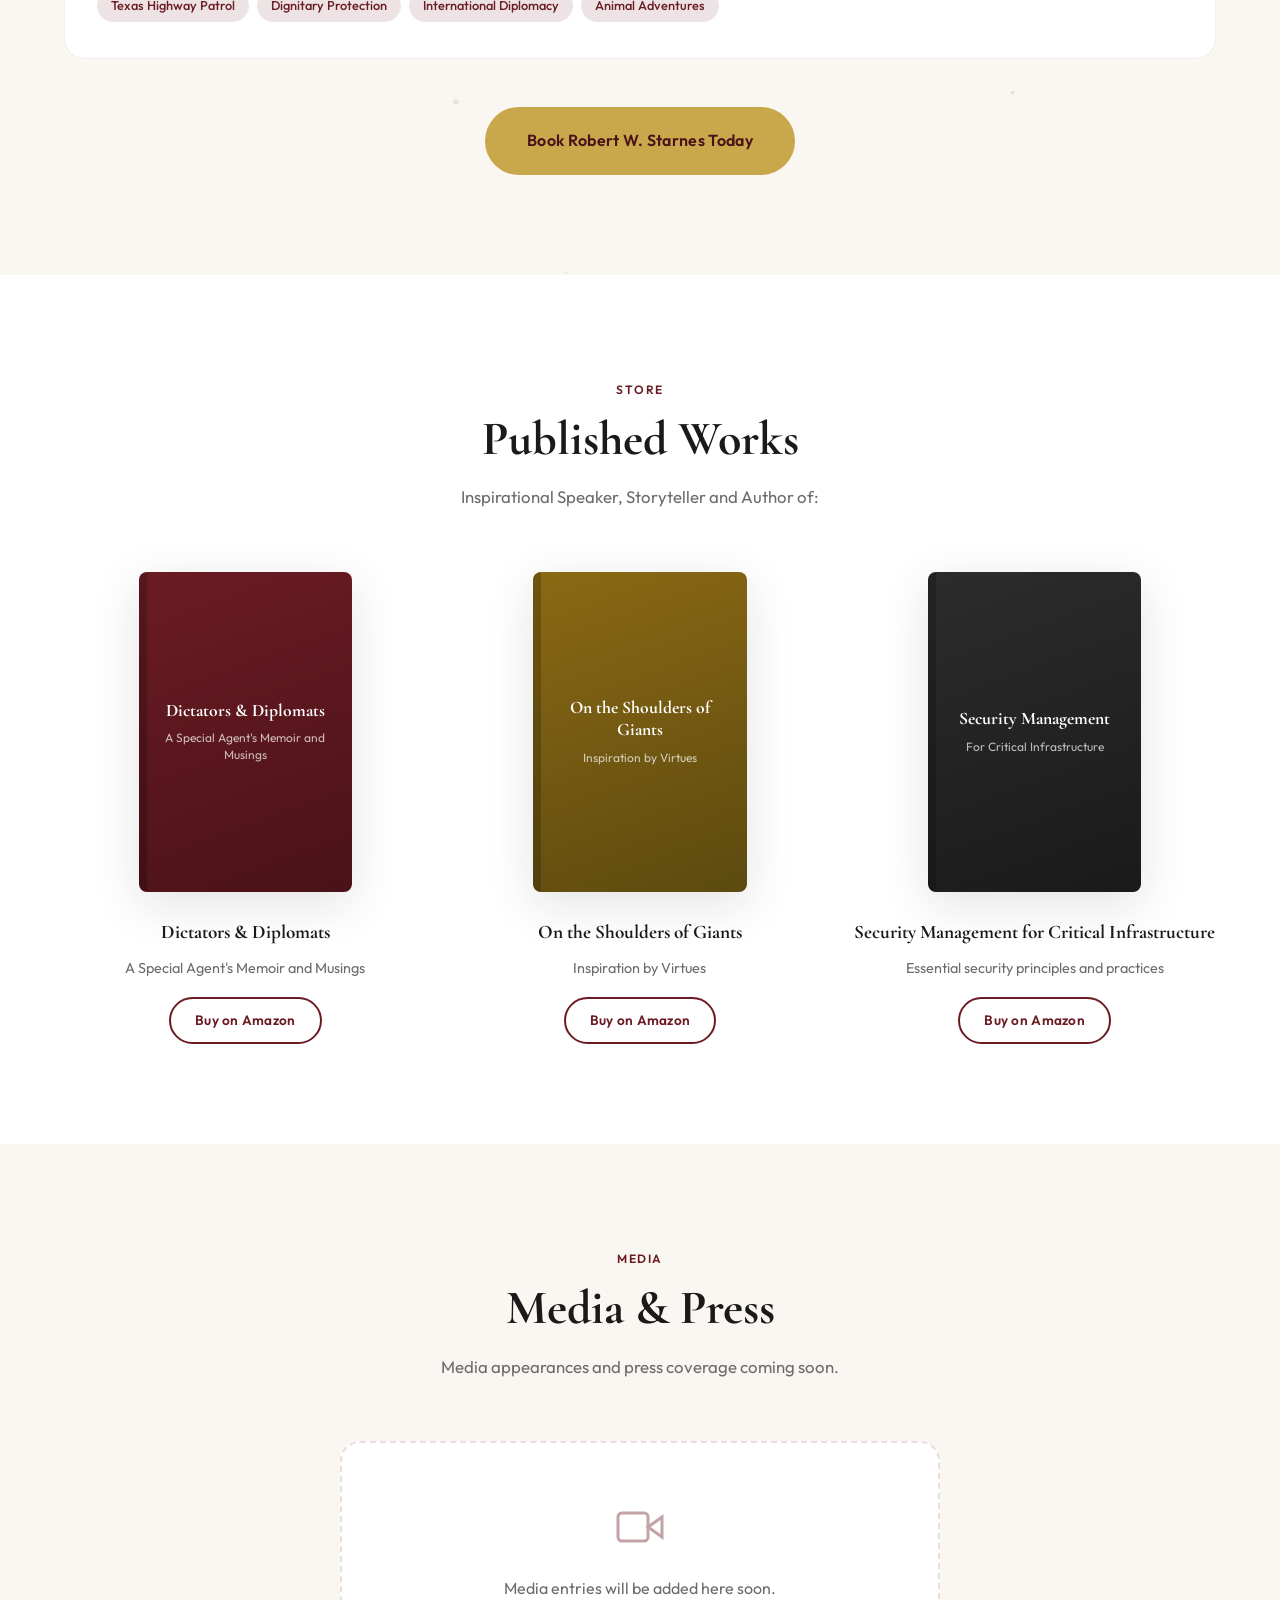
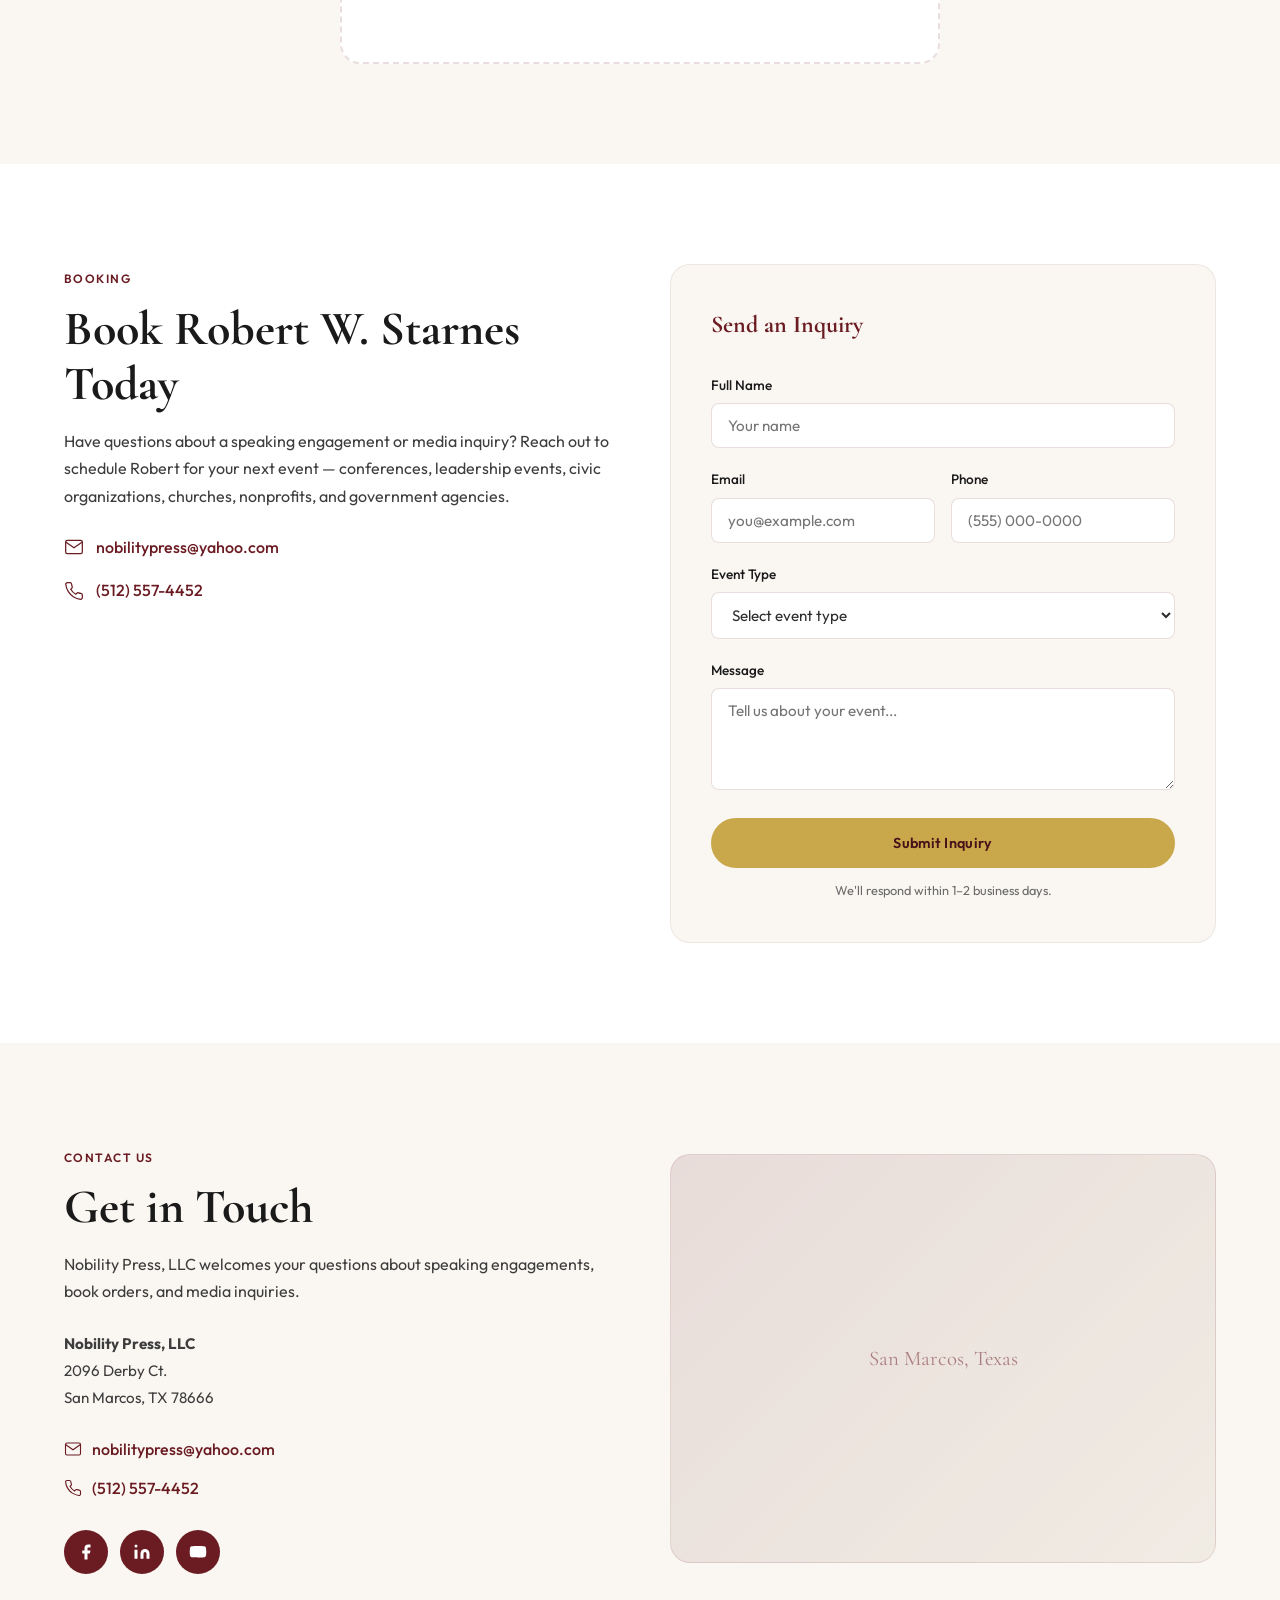
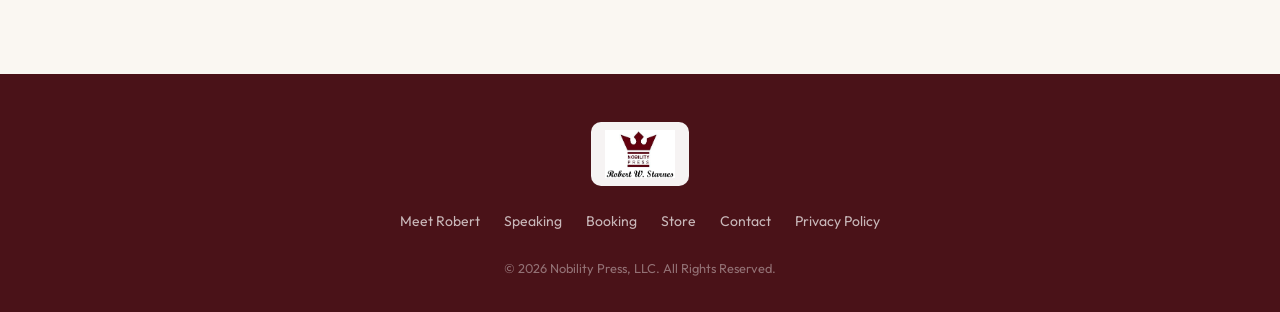
==== commit fef98c10: "Add Nobility Press logo and elegant silk canvas on hero banner Co-authored-by: Cursor <cursoragent@c" ====
--- a/index.html
+++ b/index.html
@@ -8,6 +8,7 @@
   <link rel="preconnect" href="https://fonts.googleapis.com">
   <link rel="preconnect" href="https://fonts.gstatic.com" crossorigin>
   <link href="https://fonts.googleapis.com/css2?family=Cormorant+Garamond:ital,wght@0,400;0,600;0,700;1,400&family=Outfit:wght@300;400;500;600;700&display=swap" rel="stylesheet">
+  <link rel="icon" href="assets/images/nobility-press-logo.png" type="image/png">
   <link rel="stylesheet" href="css/main.css">
 </head>
 <body>
@@ -18,8 +19,7 @@
       <canvas id="loader-canvas" class="loader-canvas"></canvas>
       <div class="preloader-content">
         <div class="preloader-logo">
-          <span class="logo-n">N</span>
-          <span class="logo-text">obility Press</span>
+          <img src="assets/images/nobility-press-logo.png" alt="Nobility Press" class="preloader-logo-img" width="160" height="160">
         </div>
         <div class="preloader-bar">
           <div class="preloader-bar-fill" id="loader-progress"></div>
@@ -37,8 +37,7 @@
   <header class="header" id="header">
     <div class="container header-inner">
       <a href="#home" class="logo" aria-label="Nobility Press Home">
-        <span class="logo-mark">NP</span>
-        <span class="logo-name">Nobility Press</span>
+        <img src="assets/images/nobility-press-logo.png" alt="Nobility Press — Robert W. Starnes" class="logo-img" width="200" height="72">
       </a>
 
       <nav class="nav-desktop" aria-label="Main navigation">
@@ -60,7 +59,7 @@
     <!-- Mobile Menu -->
     <nav class="mobile-menu" id="mobile-menu" aria-label="Mobile navigation">
       <div class="mobile-menu-header">
-        <span class="mobile-menu-brand">Nobility Press</span>
+        <img src="assets/images/nobility-press-logo.png" alt="Nobility Press" class="mobile-menu-logo" width="140" height="50">
       </div>
       <ul class="mobile-menu-list">
         <li><a href="#meet-robert" class="mobile-link">Meet Robert</a></li>
@@ -390,8 +389,7 @@
   <footer class="footer">
     <div class="container footer-inner">
       <div class="footer-brand">
-        <span class="logo-mark">NP</span>
-        <span>Nobility Press, LLC</span>
+        <img src="assets/images/nobility-press-logo.png" alt="Nobility Press, LLC" class="footer-logo" width="160" height="58">
       </div>
       <nav class="footer-nav" aria-label="Footer navigation">
         <a href="#meet-robert">Meet Robert</a>
--- a/css/main.css
+++ b/css/main.css
@@ -100,17 +100,15 @@
 }
 
 .preloader-logo {
-  font-family: var(--font-display);
-  font-size: clamp(2rem, 5vw, 3rem);
-  color: var(--white);
   margin-bottom: 2rem;
-  letter-spacing: 0.02em;
-}
-
-.logo-n {
-  font-weight: 700;
-  font-size: 1.3em;
-  color: var(--gold);
+}
+
+.preloader-logo-img {
+  width: clamp(120px, 22vw, 160px);
+  height: auto;
+  display: block;
+  margin: 0 auto;
+  filter: brightness(1.15);
 }
 
 .preloader-bar {
@@ -172,38 +170,28 @@
 .logo {
   display: flex;
   align-items: center;
-  gap: 10px;
-  font-weight: 600;
-  font-size: 0.95rem;
-  color: var(--maroon);
-  transition: color var(--transition);
-}
-
-.header.scrolled .logo { color: var(--maroon); }
-
-.logo-mark {
-  display: flex;
-  align-items: center;
-  justify-content: center;
-  width: 40px;
-  height: 40px;
-  background: var(--maroon);
-  color: var(--white);
-  font-family: var(--font-display);
-  font-weight: 700;
-  font-size: 0.85rem;
-  border-radius: 8px;
-  letter-spacing: -0.02em;
-}
-
-.header.scrolled .logo-mark {
-  background: var(--maroon);
-}
-
-.logo-name {
-  font-family: var(--font-display);
-  font-size: 1.15rem;
-  letter-spacing: 0.01em;
+  flex-shrink: 0;
+  transition: opacity var(--transition), transform var(--transition);
+}
+
+.logo:hover {
+  opacity: 0.88;
+  transform: translateY(-1px);
+}
+
+.logo-img {
+  height: 58px;
+  width: auto;
+  max-width: min(200px, 42vw);
+  object-fit: contain;
+  display: block;
+}
+
+@media (max-width: 768px) {
+  .logo-img {
+    height: 48px;
+    max-width: 150px;
+  }
 }
 
 .nav-desktop {
@@ -329,11 +317,12 @@
   border-bottom: 1px solid rgba(255,255,255,0.1);
 }
 
-.mobile-menu-brand {
-  font-family: var(--font-display);
-  font-size: 1.4rem;
-  color: var(--white);
-  font-weight: 600;
+.mobile-menu-logo {
+  height: 52px;
+  width: auto;
+  max-width: 180px;
+  object-fit: contain;
+  filter: brightness(1.2);
 }
 
 .mobile-menu-list {
@@ -408,7 +397,7 @@
   inset: 0;
   background-image: url('../assets/images/hero-banner.png');
   background-size: cover;
-  background-position: center top;
+  background-position: center center;
   background-repeat: no-repeat;
   z-index: 0;
 }
@@ -419,7 +408,7 @@
   width: 100%;
   height: 100%;
   z-index: 2;
-  pointer-events: auto;
+  pointer-events: none;
 }
 
 .hero-overlay {
@@ -427,10 +416,9 @@
   inset: 0;
   background: linear-gradient(
     to top,
-    rgba(250, 247, 242, 0.92) 0%,
-    rgba(250, 247, 242, 0.25) 40%,
-    rgba(250, 247, 242, 0.02) 75%,
-    transparent 100%
+    rgba(250, 247, 242, 0.85) 0%,
+    rgba(250, 247, 242, 0.08) 30%,
+    transparent 60%
   );
   z-index: 3;
   pointer-events: none;
@@ -1067,16 +1055,17 @@
 .footer-brand {
   display: flex;
   align-items: center;
-  gap: 10px;
-  font-family: var(--font-display);
-  font-size: 1.1rem;
-  color: var(--white);
-}
-
-.footer-brand .logo-mark {
-  width: 36px;
-  height: 36px;
-  font-size: 0.75rem;
+  justify-content: center;
+}
+
+.footer-logo {
+  height: 64px;
+  width: auto;
+  max-width: 180px;
+  object-fit: contain;
+  background: rgba(255, 255, 255, 0.95);
+  padding: 8px 14px;
+  border-radius: 10px;
 }
 
 .footer-nav {
@@ -1146,7 +1135,8 @@
   .hero-content { padding-bottom: 32px; }
 
   .hero-bg {
-    background-position: center center;
+    background-position: center top;
+    background-size: cover;
   }
 
   .about-stats { grid-template-columns: repeat(3, 1fr); }
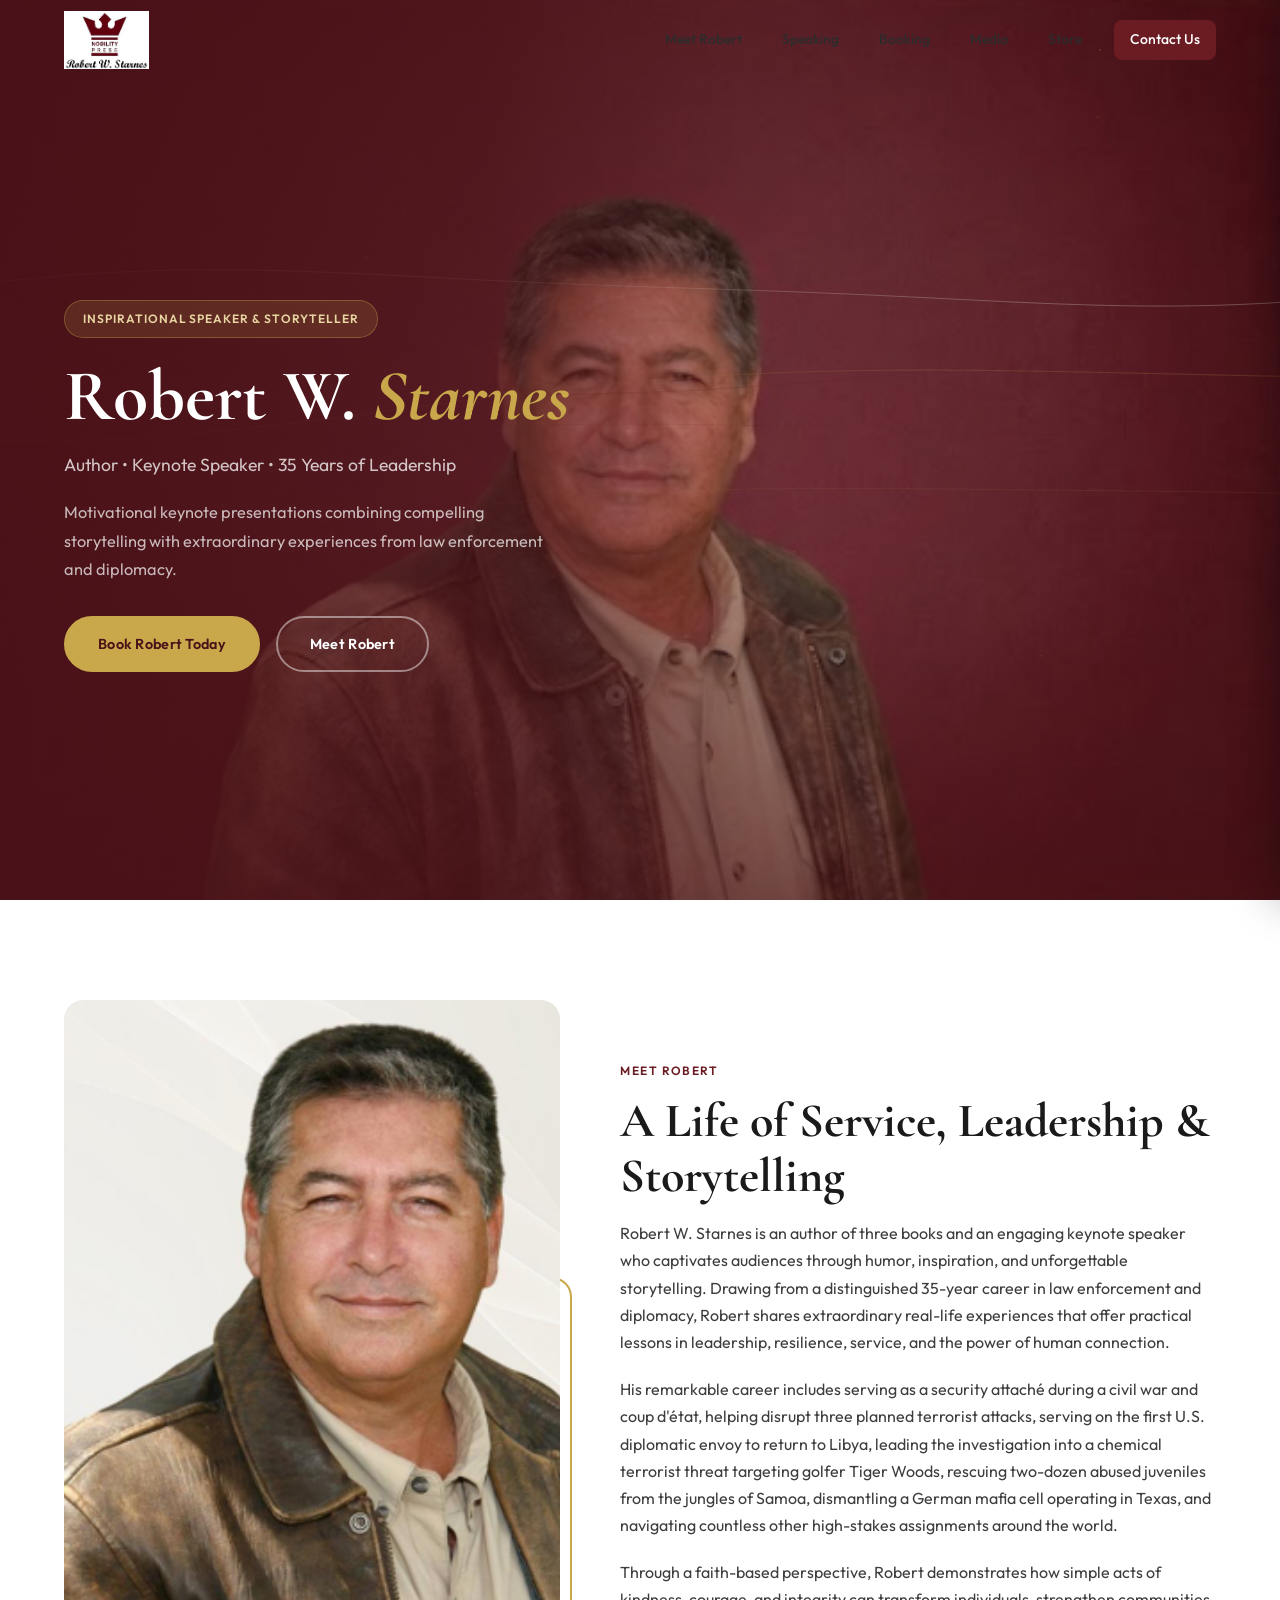
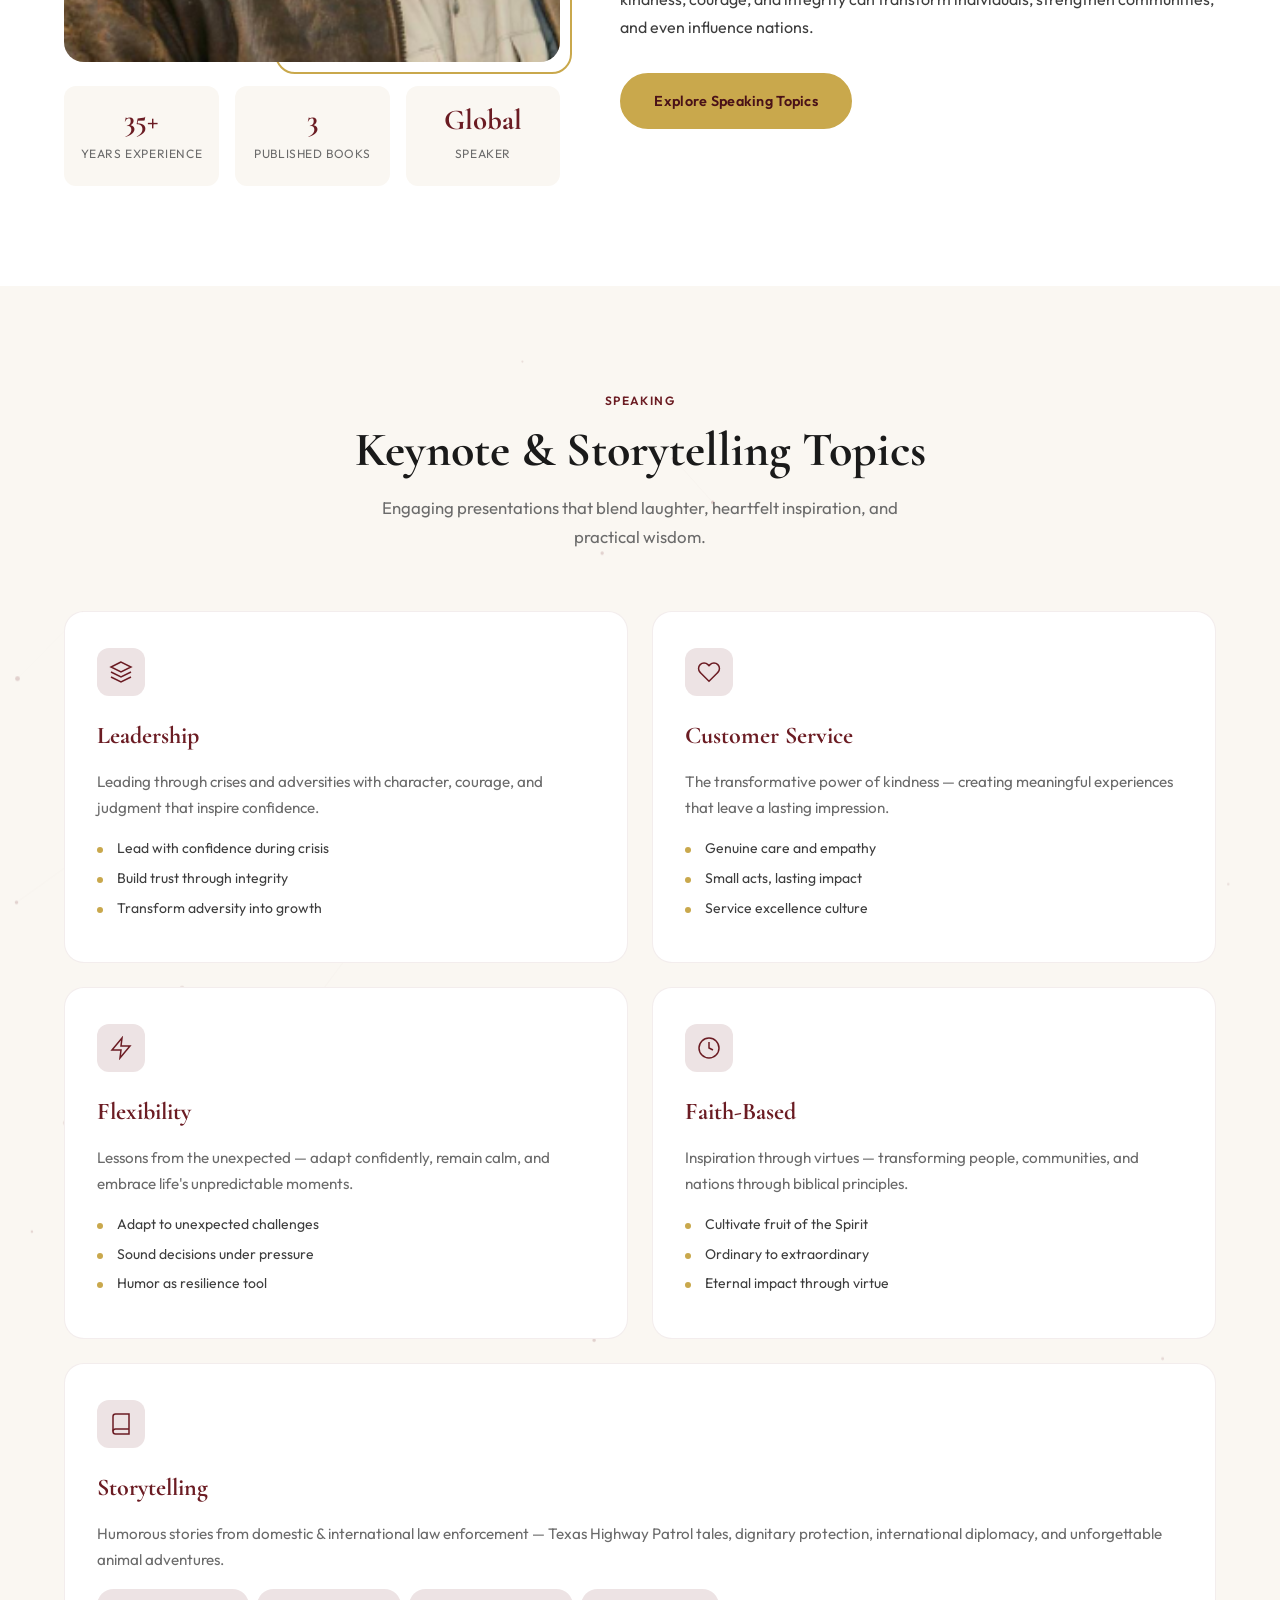
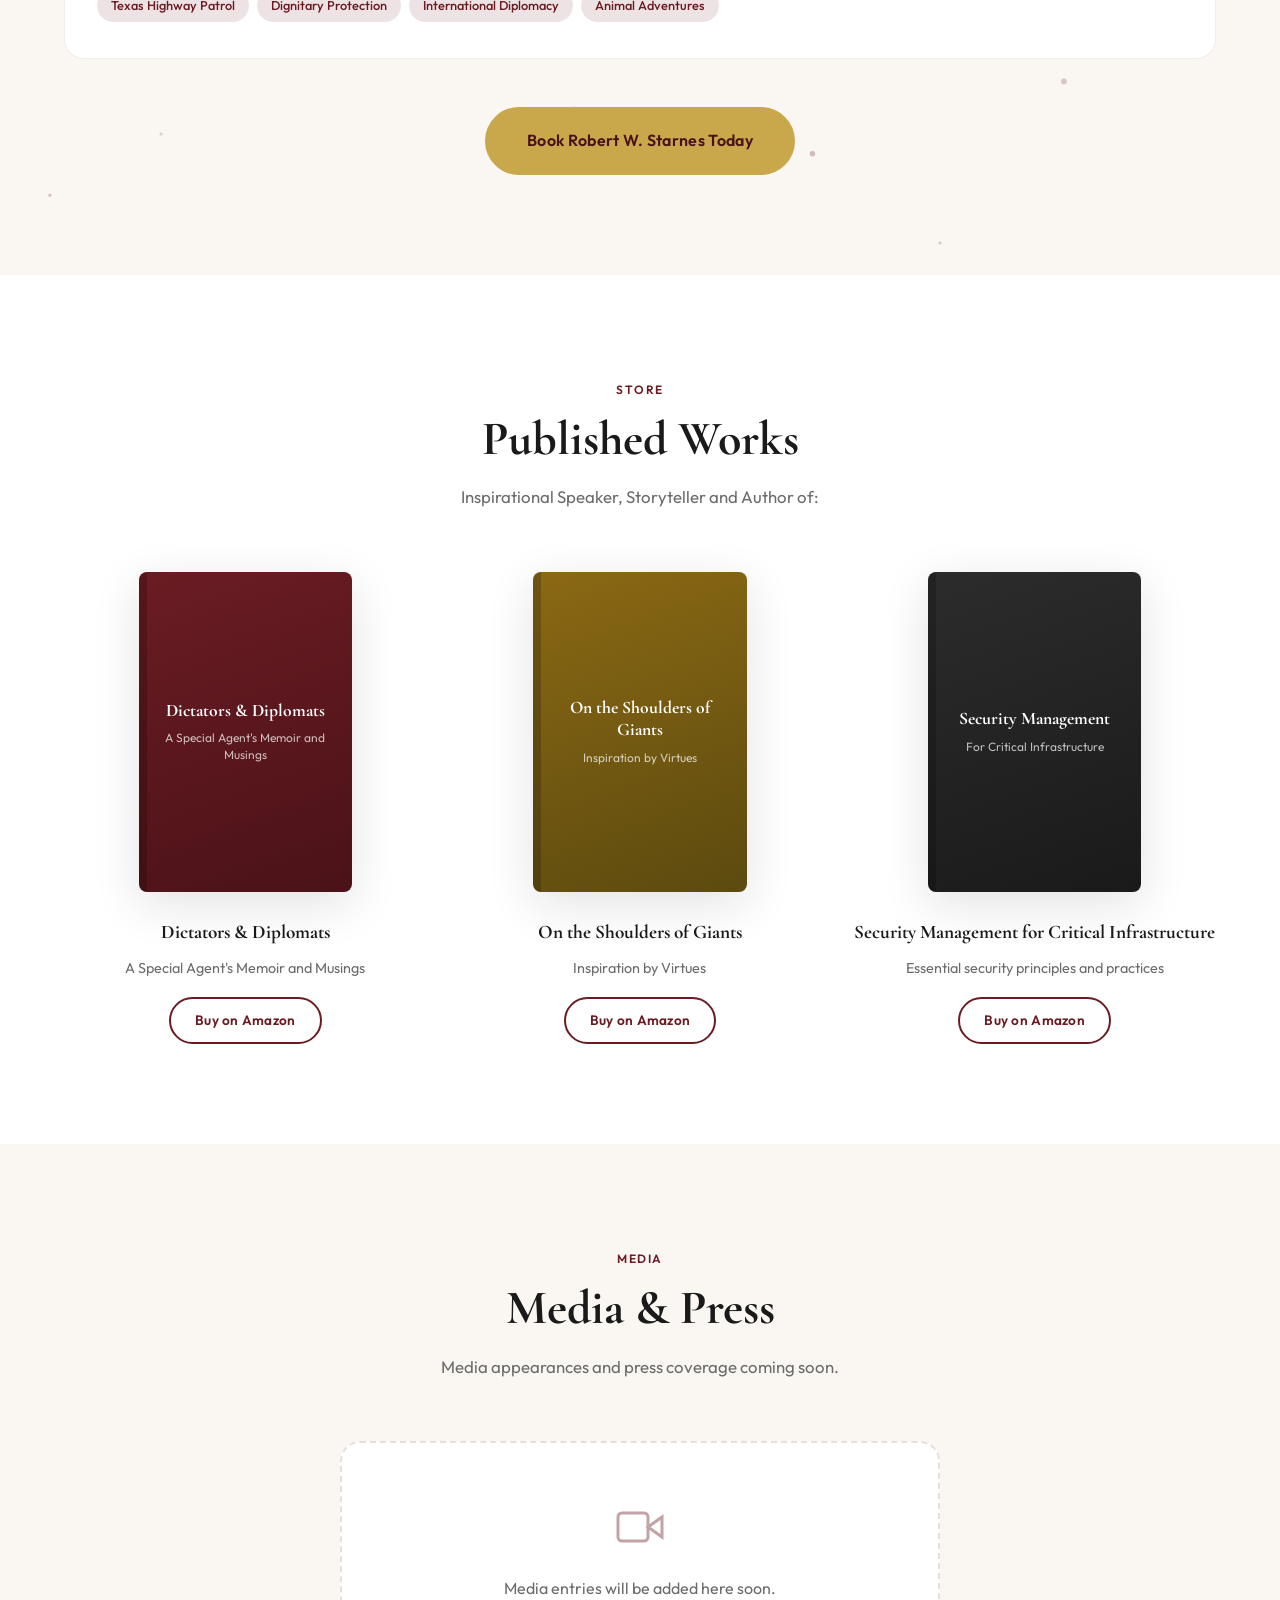
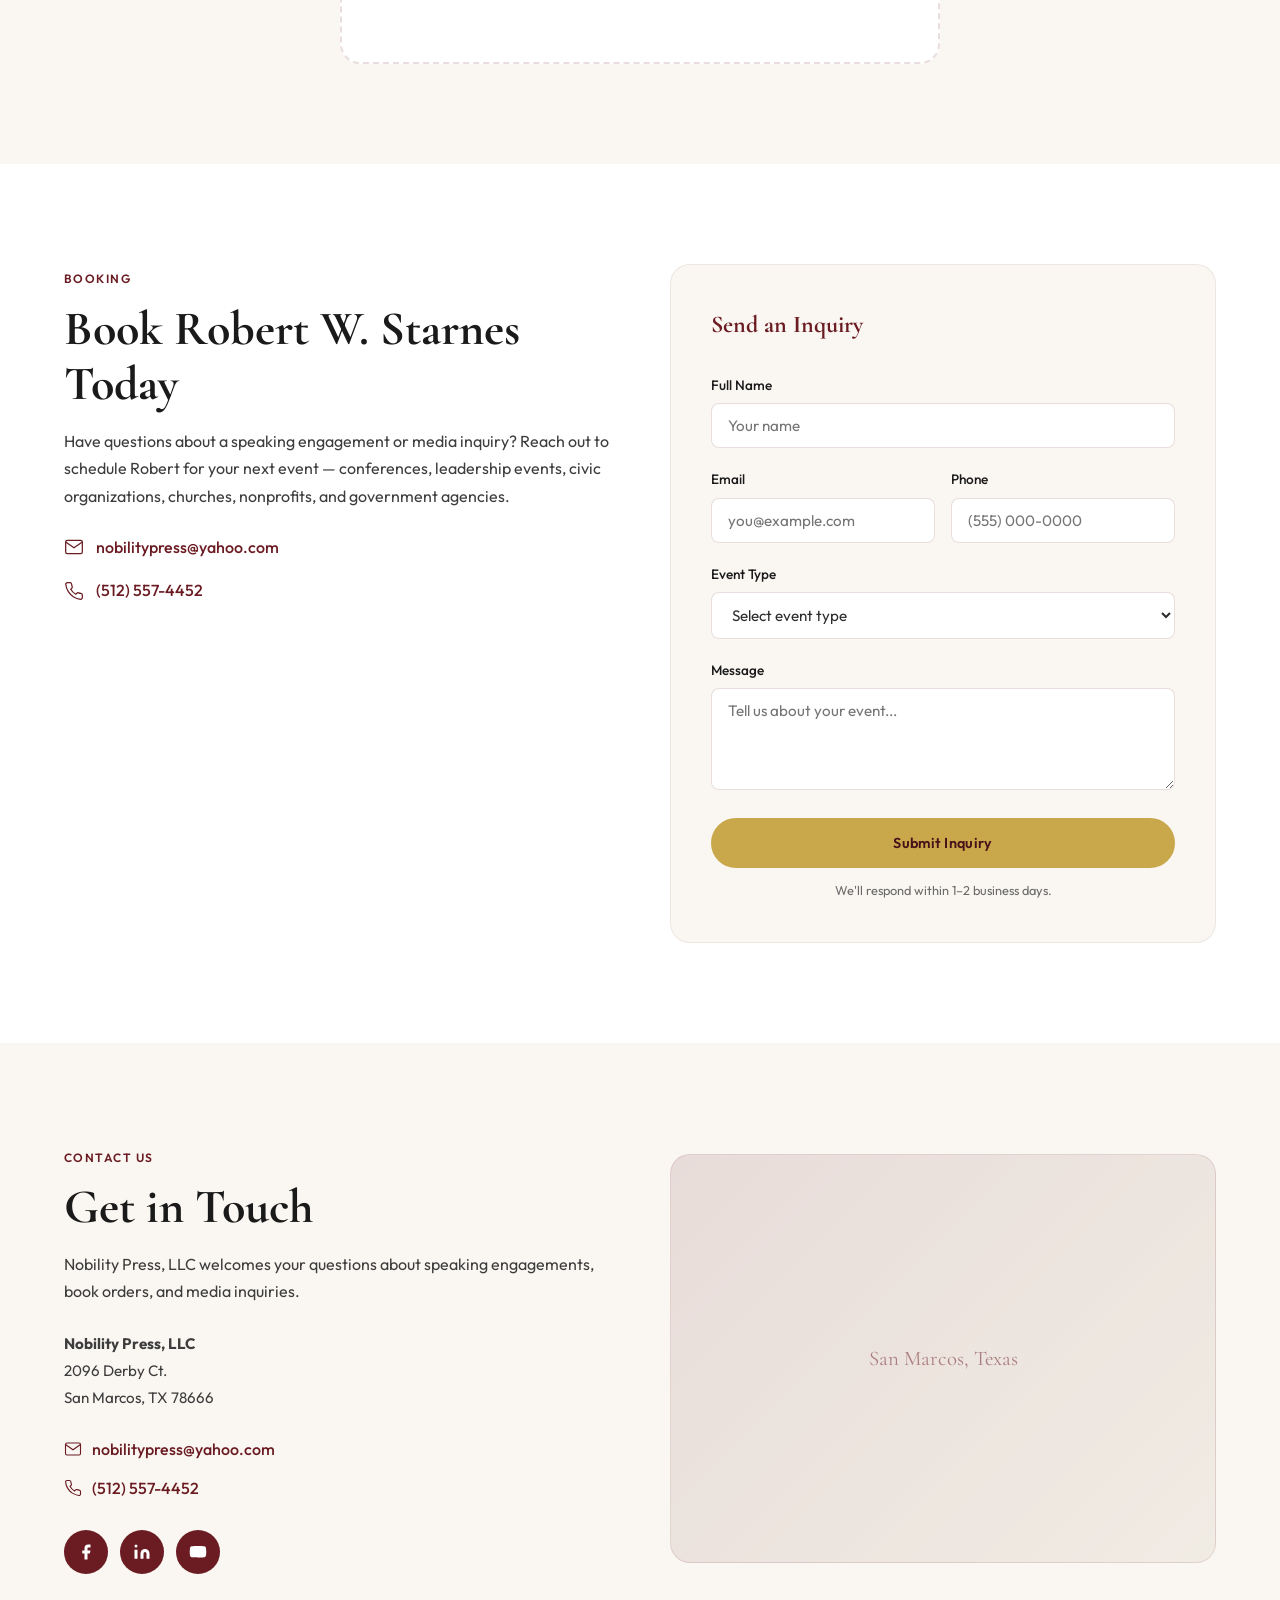
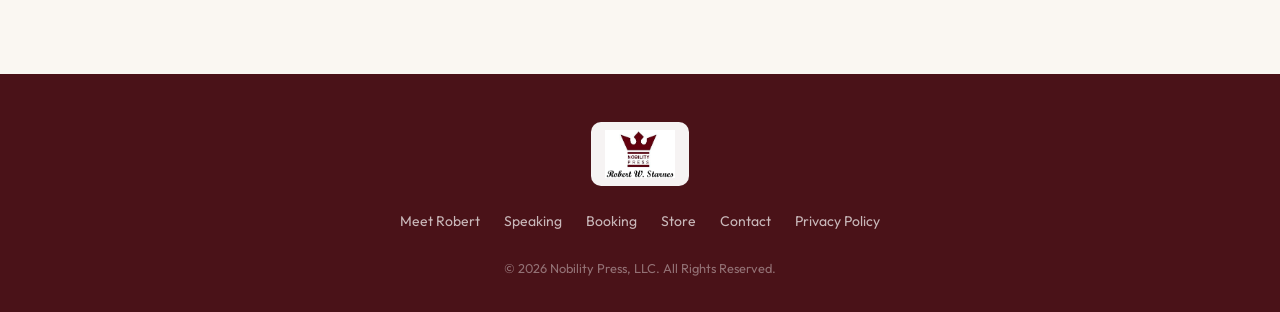
==== commit 14cdff08: "Update home banner with Robert portrait on maroon background Co-authored-by: Cursor <cursoragent@cur" ====
--- a/index.html
+++ b/index.html
@@ -84,9 +84,17 @@
       <canvas id="hero-canvas" class="hero-canvas" aria-hidden="true"></canvas>
       <div class="hero-overlay"></div>
       <div class="container hero-content">
-        <div class="hero-actions">
-          <a href="#booking" class="btn btn-primary">Book Robert Today</a>
-          <a href="#meet-robert" class="btn btn-outline">Meet Robert</a>
+        <div class="hero-copy">
+          <span class="hero-badge">Inspirational Speaker &amp; Storyteller</span>
+          <h1 class="hero-title">Robert W. <span class="hero-accent">Starnes</span></h1>
+          <p class="hero-subtitle">Author &bull; Keynote Speaker &bull; 35 Years of Leadership</p>
+          <p class="hero-desc">
+            Motivational keynote presentations combining compelling storytelling with extraordinary experiences from law enforcement and diplomacy.
+          </p>
+          <div class="hero-actions">
+            <a href="#booking" class="btn btn-primary">Book Robert Today</a>
+            <a href="#meet-robert" class="btn btn-outline">Meet Robert</a>
+          </div>
         </div>
       </div>
     </section>
--- a/css/main.css
+++ b/css/main.css
@@ -387,8 +387,8 @@
   min-height: 100vh;
   min-height: 100dvh;
   display: flex;
-  align-items: flex-end;
-  background: var(--cream);
+  align-items: center;
+  background: var(--maroon-dark);
   overflow: hidden;
 }
 
@@ -397,7 +397,7 @@
   inset: 0;
   background-image: url('../assets/images/hero-banner.png');
   background-size: cover;
-  background-position: center center;
+  background-position: 72% center;
   background-repeat: no-repeat;
   z-index: 0;
 }
@@ -414,12 +414,19 @@
 .hero-overlay {
   position: absolute;
   inset: 0;
-  background: linear-gradient(
-    to top,
-    rgba(250, 247, 242, 0.85) 0%,
-    rgba(250, 247, 242, 0.08) 30%,
-    transparent 60%
-  );
+  background:
+    linear-gradient(
+      to right,
+      rgba(74, 18, 24, 0.92) 0%,
+      rgba(74, 18, 24, 0.75) 38%,
+      rgba(74, 18, 24, 0.2) 62%,
+      transparent 85%
+    ),
+    linear-gradient(
+      to top,
+      rgba(74, 18, 24, 0.55) 0%,
+      transparent 35%
+    );
   z-index: 3;
   pointer-events: none;
 }
@@ -430,21 +437,77 @@
   width: 100%;
   min-height: 100vh;
   min-height: 100dvh;
-  padding: calc(var(--header-h) + 20px) 24px 48px;
-  display: flex;
-  flex-direction: column;
-  justify-content: flex-end;
+  padding: calc(var(--header-h) + 40px) 24px 48px;
+  display: flex;
   align-items: center;
   pointer-events: none;
+}
+
+.hero-copy {
+  max-width: 560px;
+  pointer-events: auto;
+  animation: fadeUp 0.9s ease 0.3s both;
+}
+
+.hero-badge {
+  display: inline-block;
+  padding: 8px 18px;
+  background: rgba(201, 168, 76, 0.15);
+  border: 1px solid rgba(201, 168, 76, 0.35);
+  border-radius: 50px;
+  font-size: 0.75rem;
+  font-weight: 600;
+  color: var(--gold-light);
+  letter-spacing: 0.08em;
+  text-transform: uppercase;
+  margin-bottom: 20px;
+}
+
+.hero-title {
+  font-family: var(--font-display);
+  font-size: clamp(2.6rem, 6vw, 4.5rem);
+  font-weight: 700;
+  color: var(--white);
+  line-height: 1.08;
+  margin-bottom: 14px;
+}
+
+.hero-accent {
+  color: var(--gold);
+  font-style: italic;
+}
+
+.hero-subtitle {
+  font-size: clamp(0.95rem, 2vw, 1.1rem);
+  color: rgba(255, 255, 255, 0.75);
+  margin-bottom: 18px;
+}
+
+.hero-desc {
+  font-size: 1.02rem;
+  color: rgba(255, 255, 255, 0.7);
+  line-height: 1.75;
+  margin-bottom: 32px;
+  max-width: 480px;
 }
 
 .hero-actions {
   display: flex;
   flex-wrap: wrap;
   gap: 16px;
-  justify-content: center;
-  animation: fadeUp 0.8s ease 0.4s both;
   pointer-events: auto;
+}
+
+.hero .btn-outline {
+  background: transparent;
+  color: var(--white);
+  border-color: rgba(255, 255, 255, 0.45);
+}
+
+.hero .btn-outline:hover {
+  background: rgba(255, 255, 255, 0.12);
+  color: var(--white);
+  border-color: var(--white);
 }
 
 @keyframes fadeUp {
@@ -493,17 +556,6 @@
   color: var(--white);
   border-color: var(--maroon);
   transform: translateY(-2px);
-}
-
-.hero .btn-outline {
-  background: rgba(255, 255, 255, 0.85);
-  color: var(--maroon);
-  border-color: var(--maroon);
-}
-
-.hero .btn-outline:hover {
-  background: var(--maroon);
-  color: var(--white);
 }
 
 .btn-sm { padding: 10px 24px; font-size: 0.85rem; }
@@ -1132,11 +1184,27 @@
 
   .booking-form { padding: 28px 24px; }
 
-  .hero-content { padding-bottom: 32px; }
+  .hero-content {
+    padding-bottom: 40px;
+    align-items: flex-end;
+  }
+
+  .hero-copy {
+    max-width: 100%;
+  }
 
   .hero-bg {
     background-position: center top;
-    background-size: cover;
+  }
+
+  .hero-overlay {
+    background:
+      linear-gradient(
+        to top,
+        rgba(74, 18, 24, 0.95) 0%,
+        rgba(74, 18, 24, 0.6) 45%,
+        rgba(74, 18, 24, 0.25) 100%
+      );
   }
 
   .about-stats { grid-template-columns: repeat(3, 1fr); }
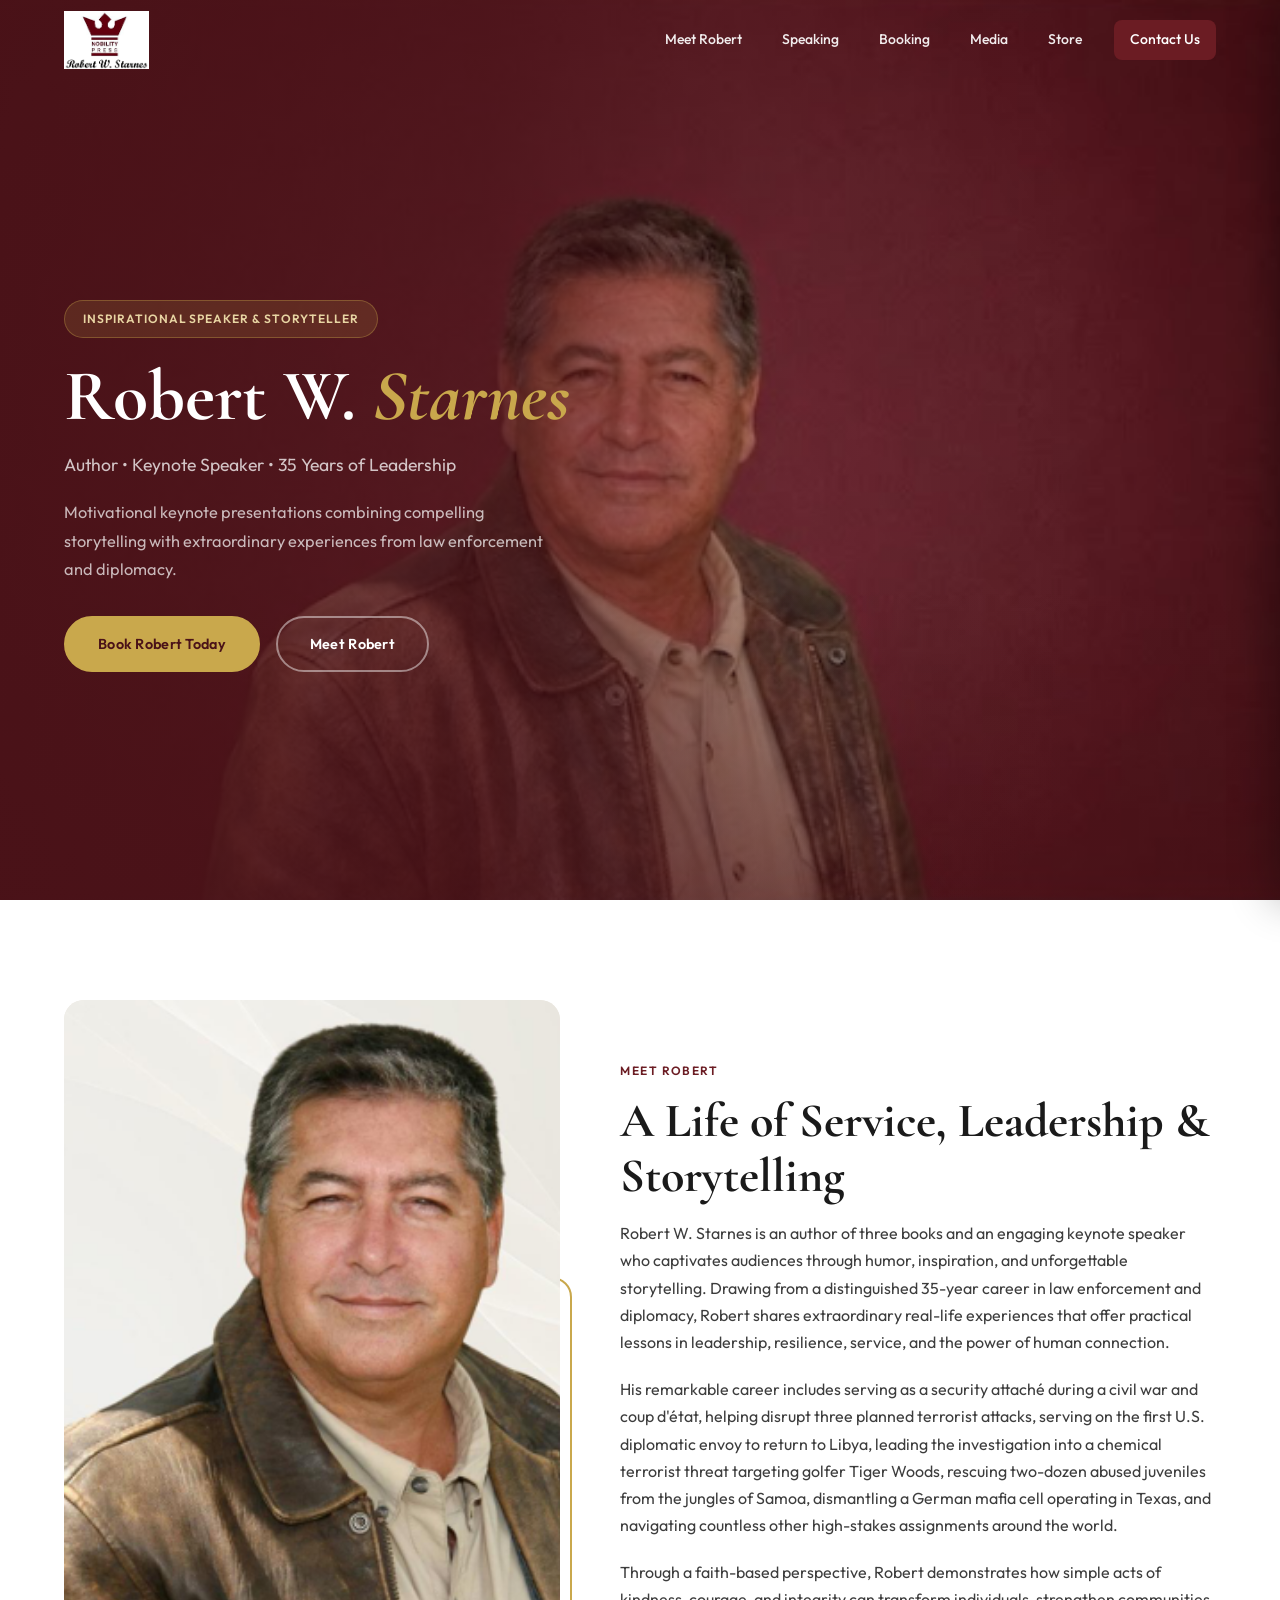
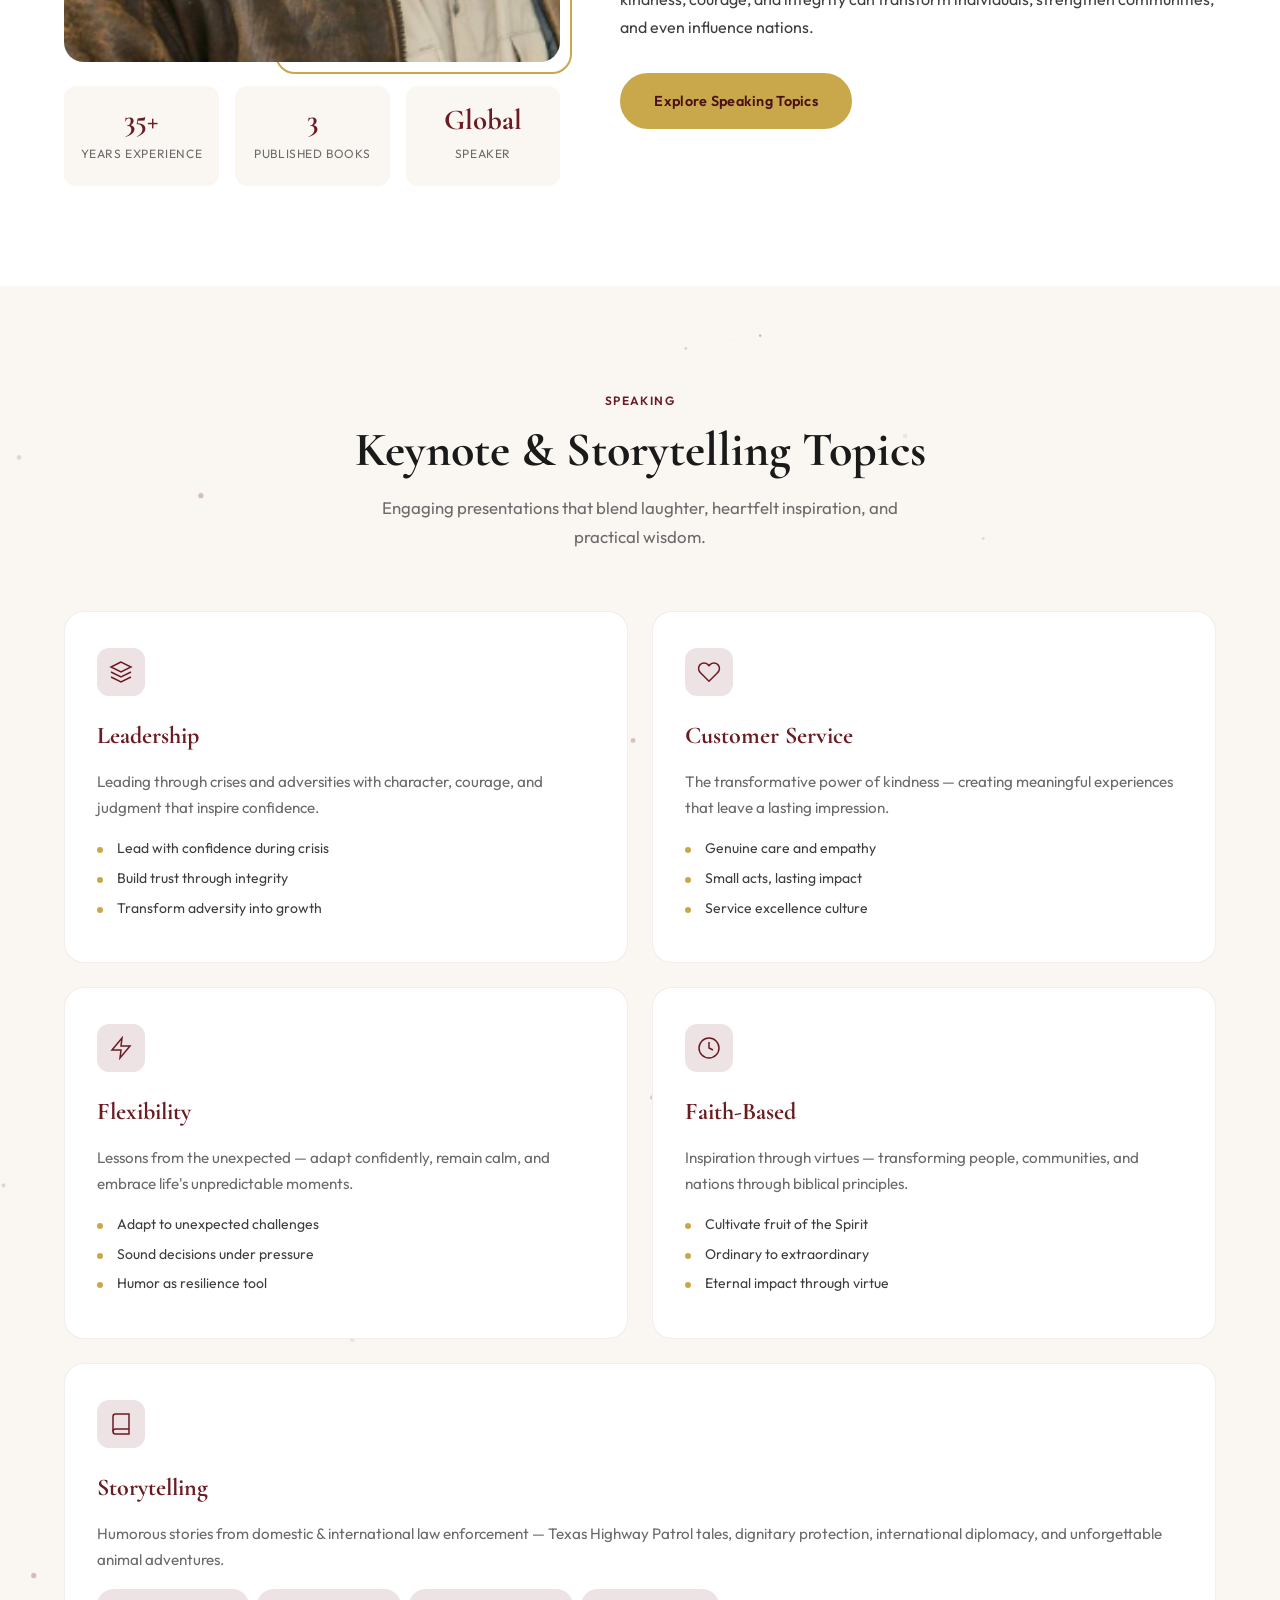
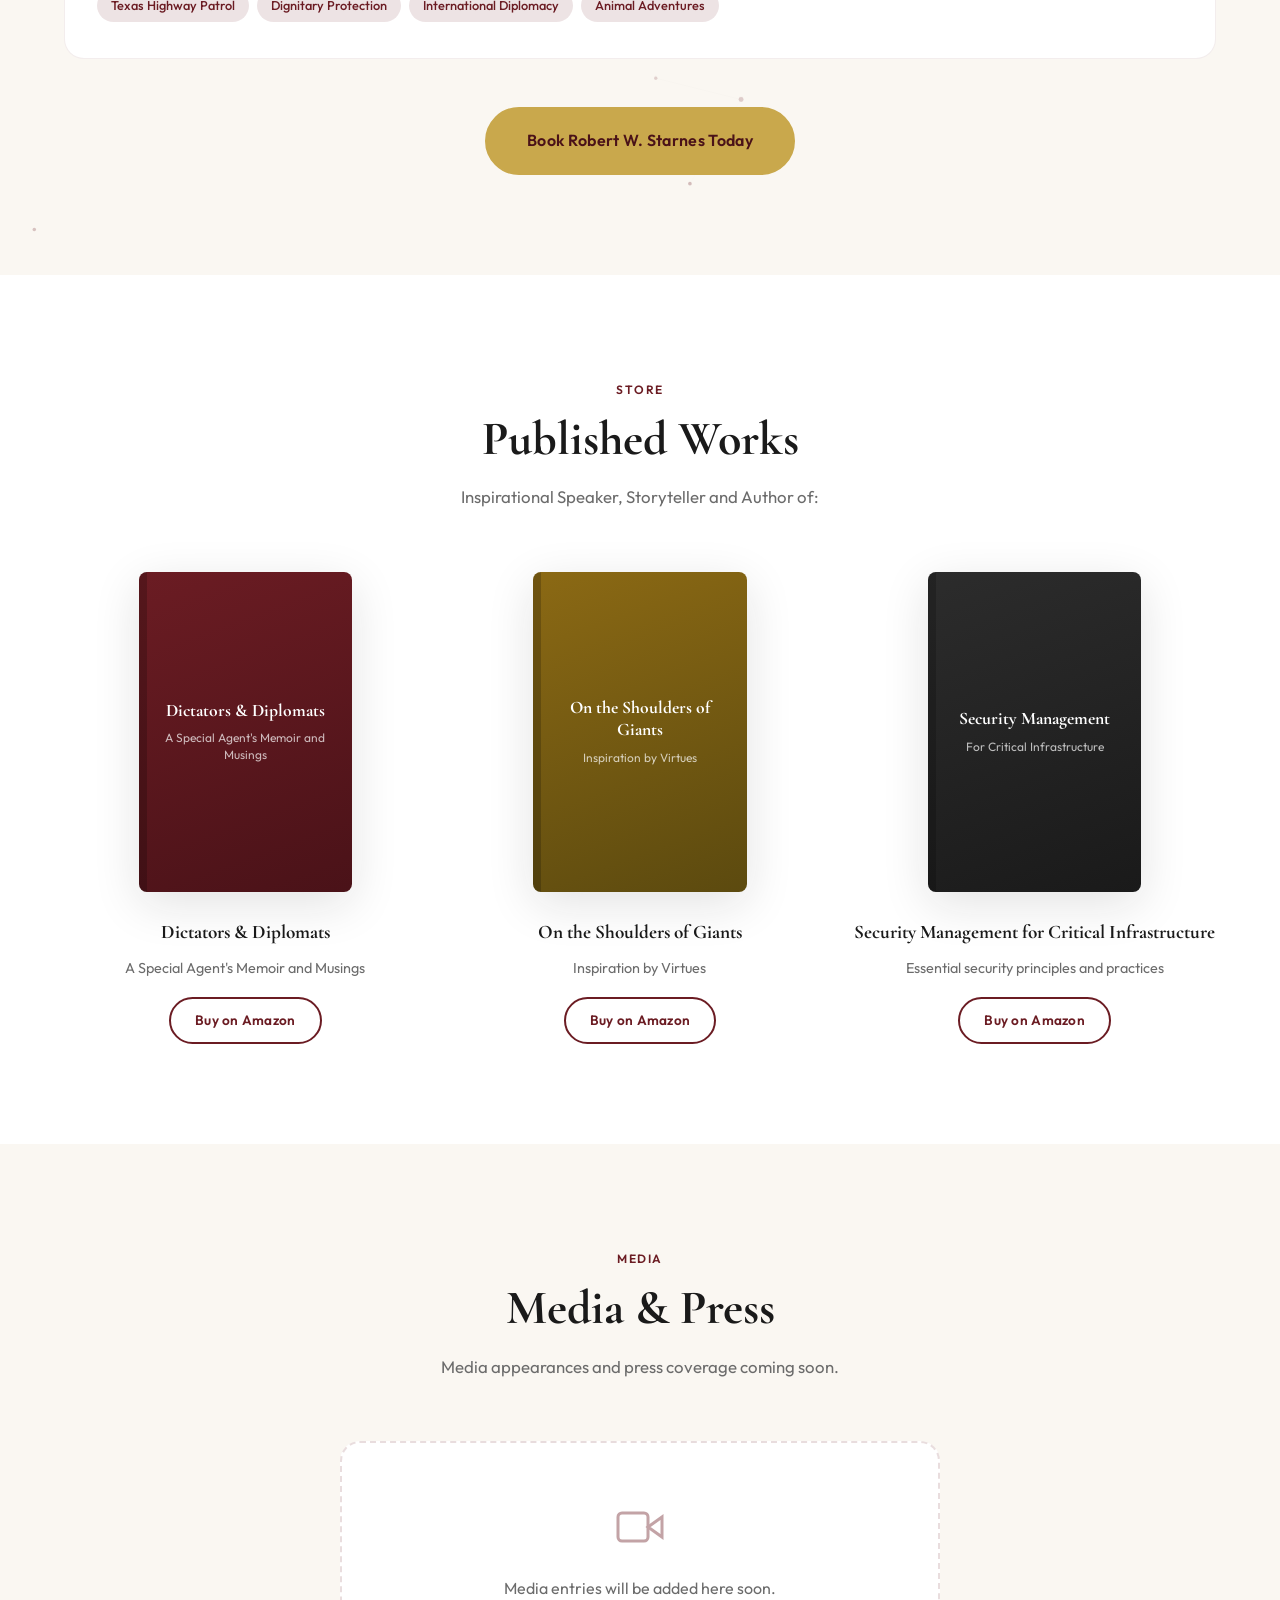
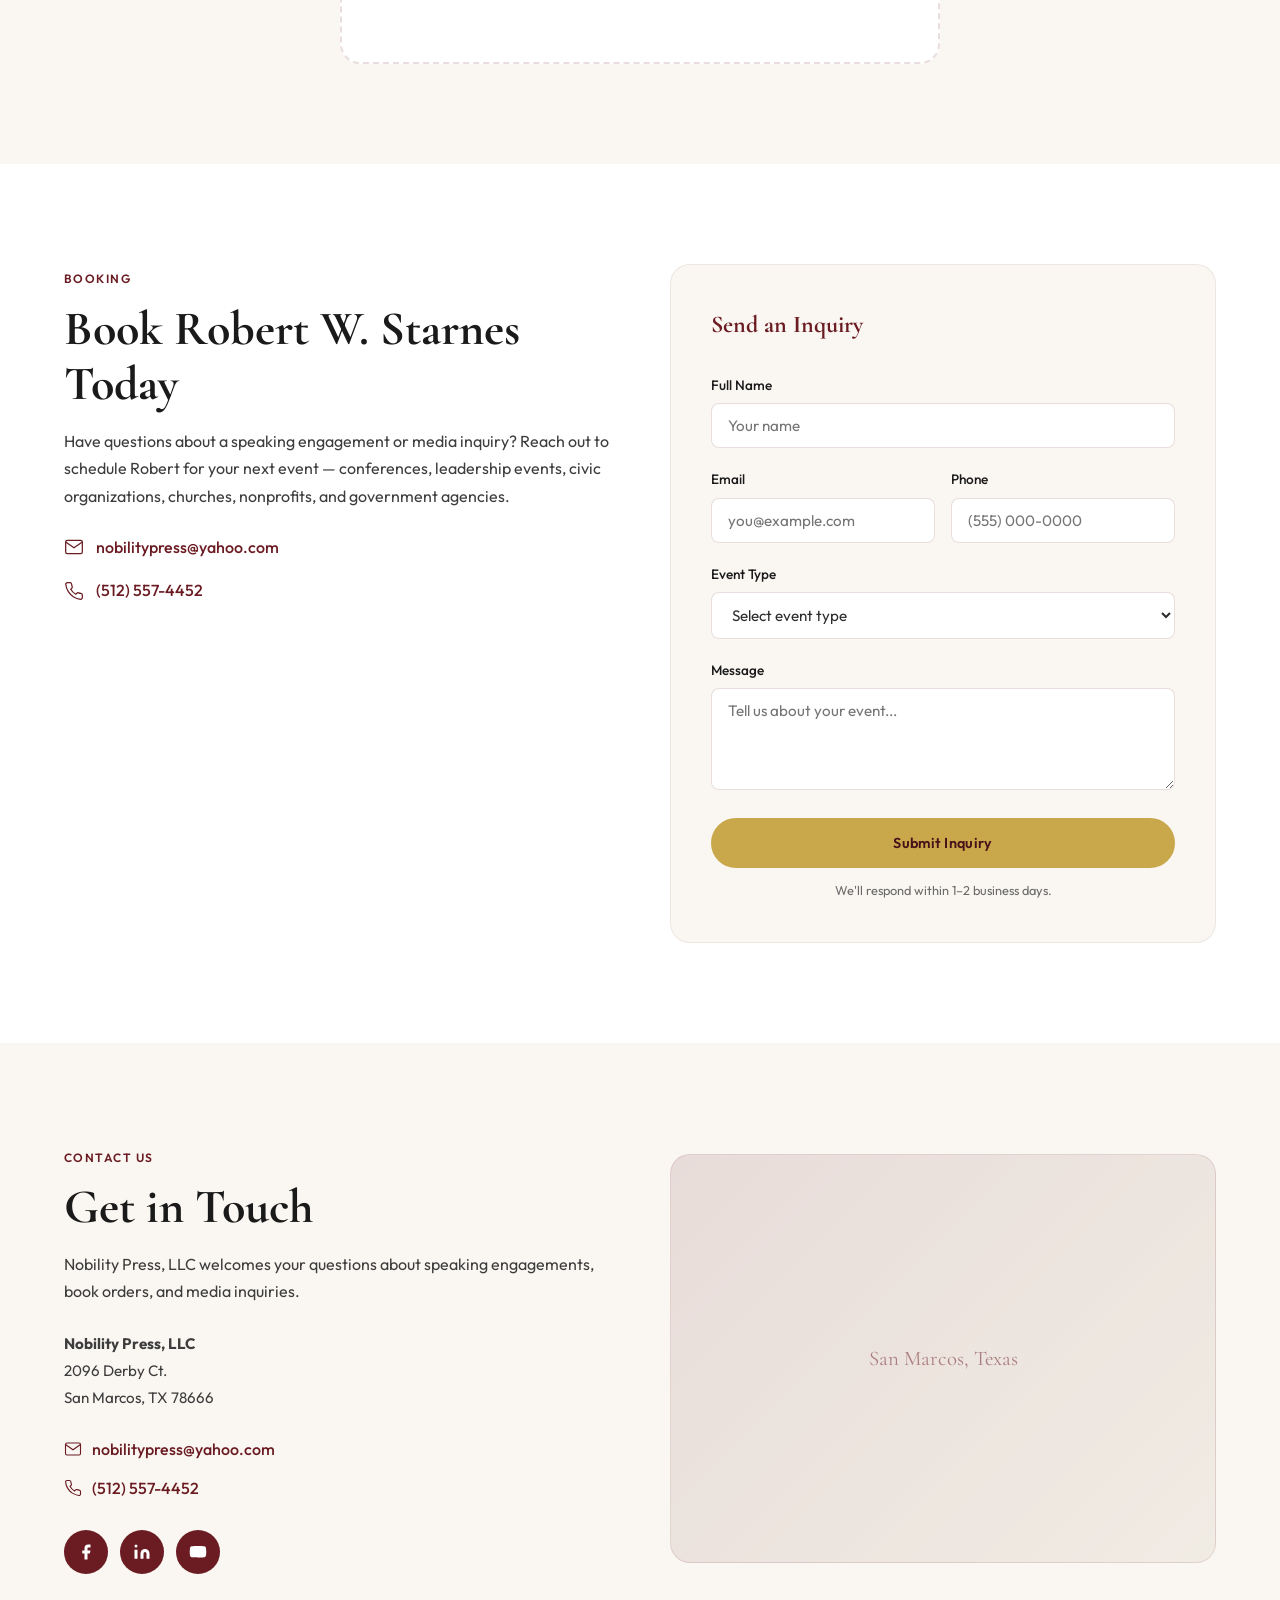
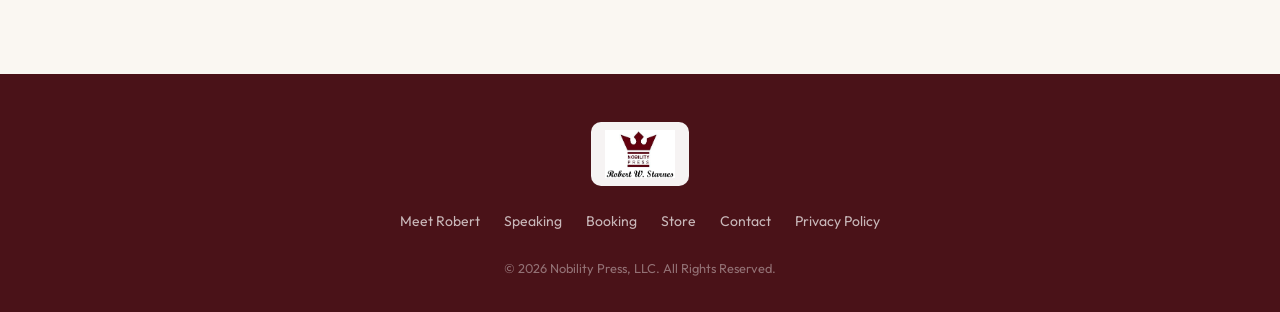
==== commit f7fa8dbe: "Remove canvas overlay from home hero banner Co-authored-by: Cursor <cursoragent@cursor.com>" ====
--- a/index.html
+++ b/index.html
@@ -81,7 +81,6 @@
     <!-- Hero -->
     <section class="hero" id="home">
       <div class="hero-bg" role="img" aria-label="Robert W. Starnes — Author, Speaker, and Storyteller"></div>
-      <canvas id="hero-canvas" class="hero-canvas" aria-hidden="true"></canvas>
       <div class="hero-overlay"></div>
       <div class="container hero-content">
         <div class="hero-copy">
@@ -412,7 +411,6 @@
   </footer>
 
   <script src="js/canvas-bg.js"></script>
-  <script src="js/canvas-hero.js"></script>
   <script src="js/loader.js"></script>
   <script src="js/main.js"></script>
 </body>
--- a/css/main.css
+++ b/css/main.css
@@ -200,6 +200,23 @@
   gap: 8px;
 }
 
+.header:not(.scrolled) .nav-link {
+  color: rgba(255, 255, 255, 0.92);
+}
+
+.header:not(.scrolled) .nav-link:hover {
+  color: var(--gold-light);
+  background: rgba(255, 255, 255, 0.1);
+}
+
+.header:not(.scrolled) .hamburger-line {
+  background: var(--white);
+}
+
+.header:not(.scrolled) .hamburger:hover {
+  background: rgba(255, 255, 255, 0.1);
+}
+
 .nav-link {
   padding: 8px 16px;
   font-size: 0.875rem;
@@ -402,14 +419,6 @@
   z-index: 0;
 }
 
-.hero-canvas {
-  position: absolute;
-  inset: 0;
-  width: 100%;
-  height: 100%;
-  z-index: 2;
-  pointer-events: none;
-}
 
 .hero-overlay {
   position: absolute;
@@ -427,13 +436,13 @@
       rgba(74, 18, 24, 0.55) 0%,
       transparent 35%
     );
-  z-index: 3;
+  z-index: 2;
   pointer-events: none;
 }
 
 .hero-content {
   position: relative;
-  z-index: 4;
+  z-index: 3;
   width: 100%;
   min-height: 100vh;
   min-height: 100dvh;
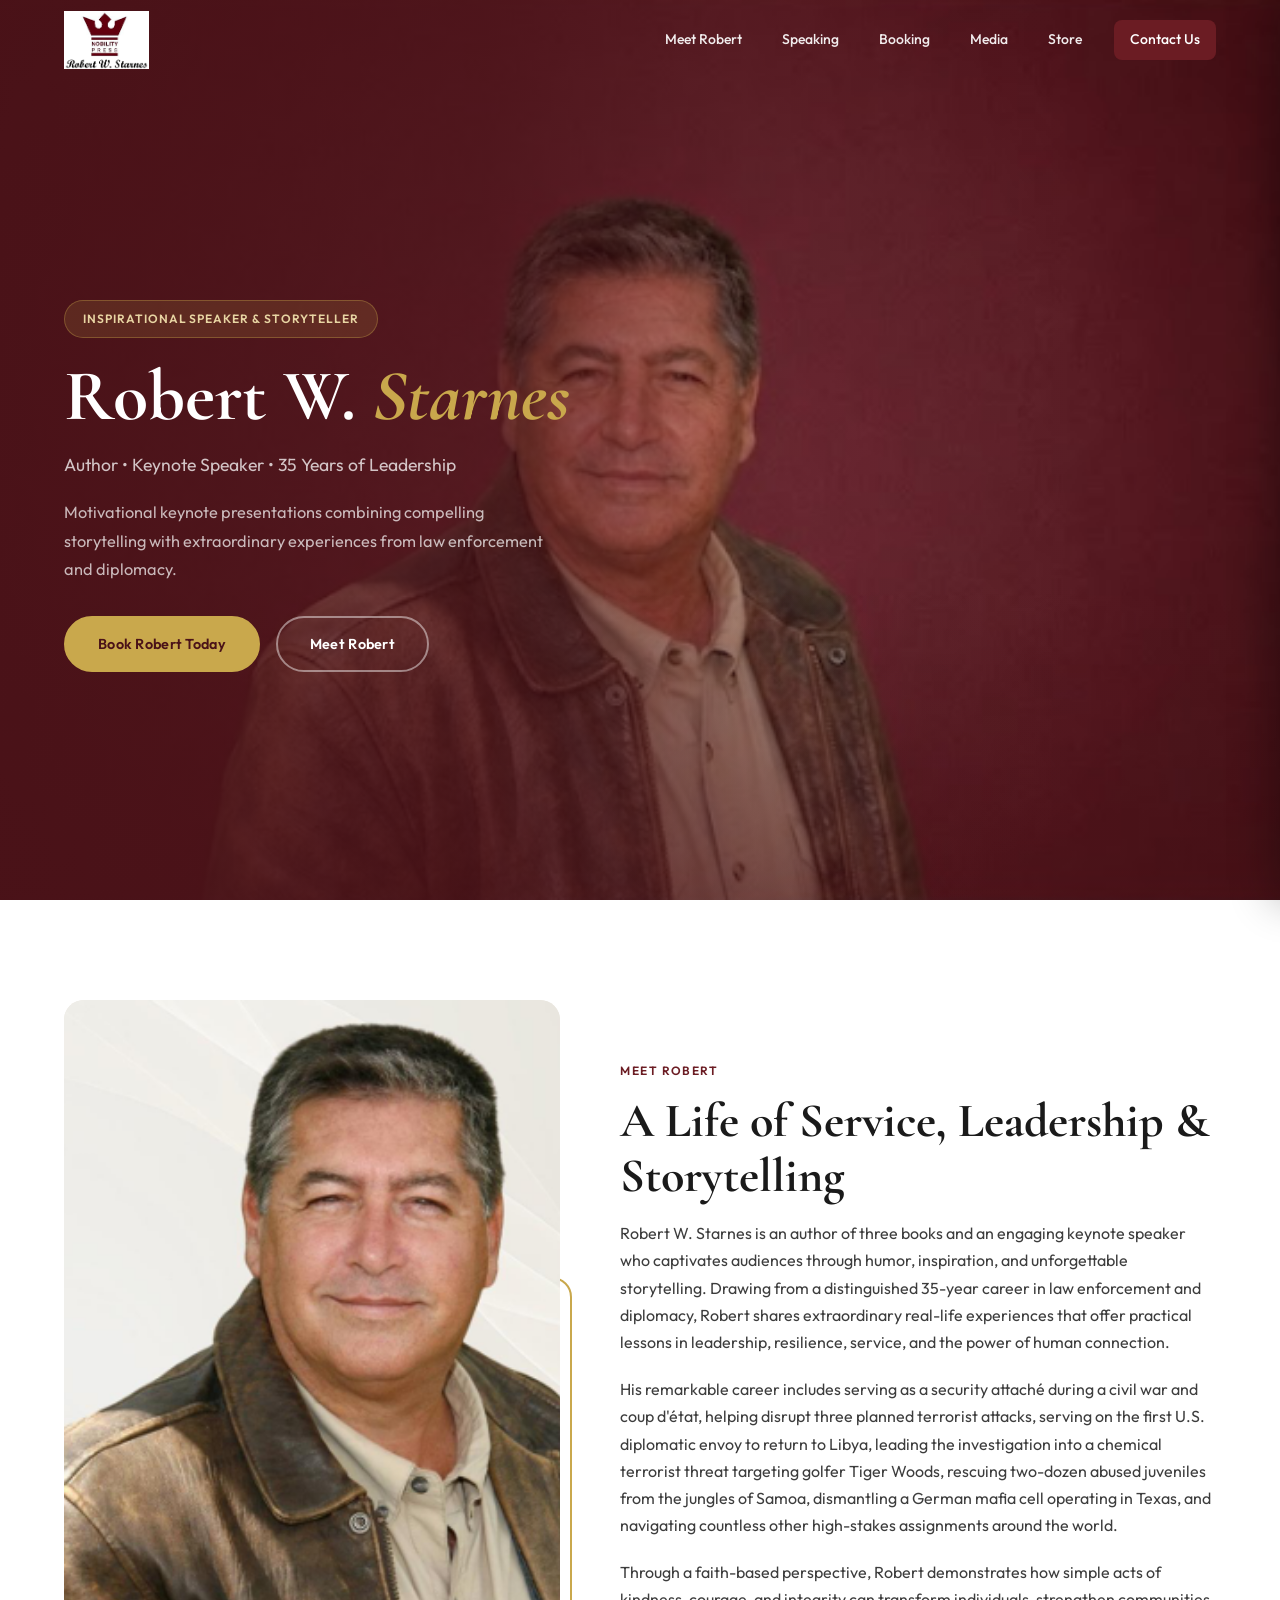
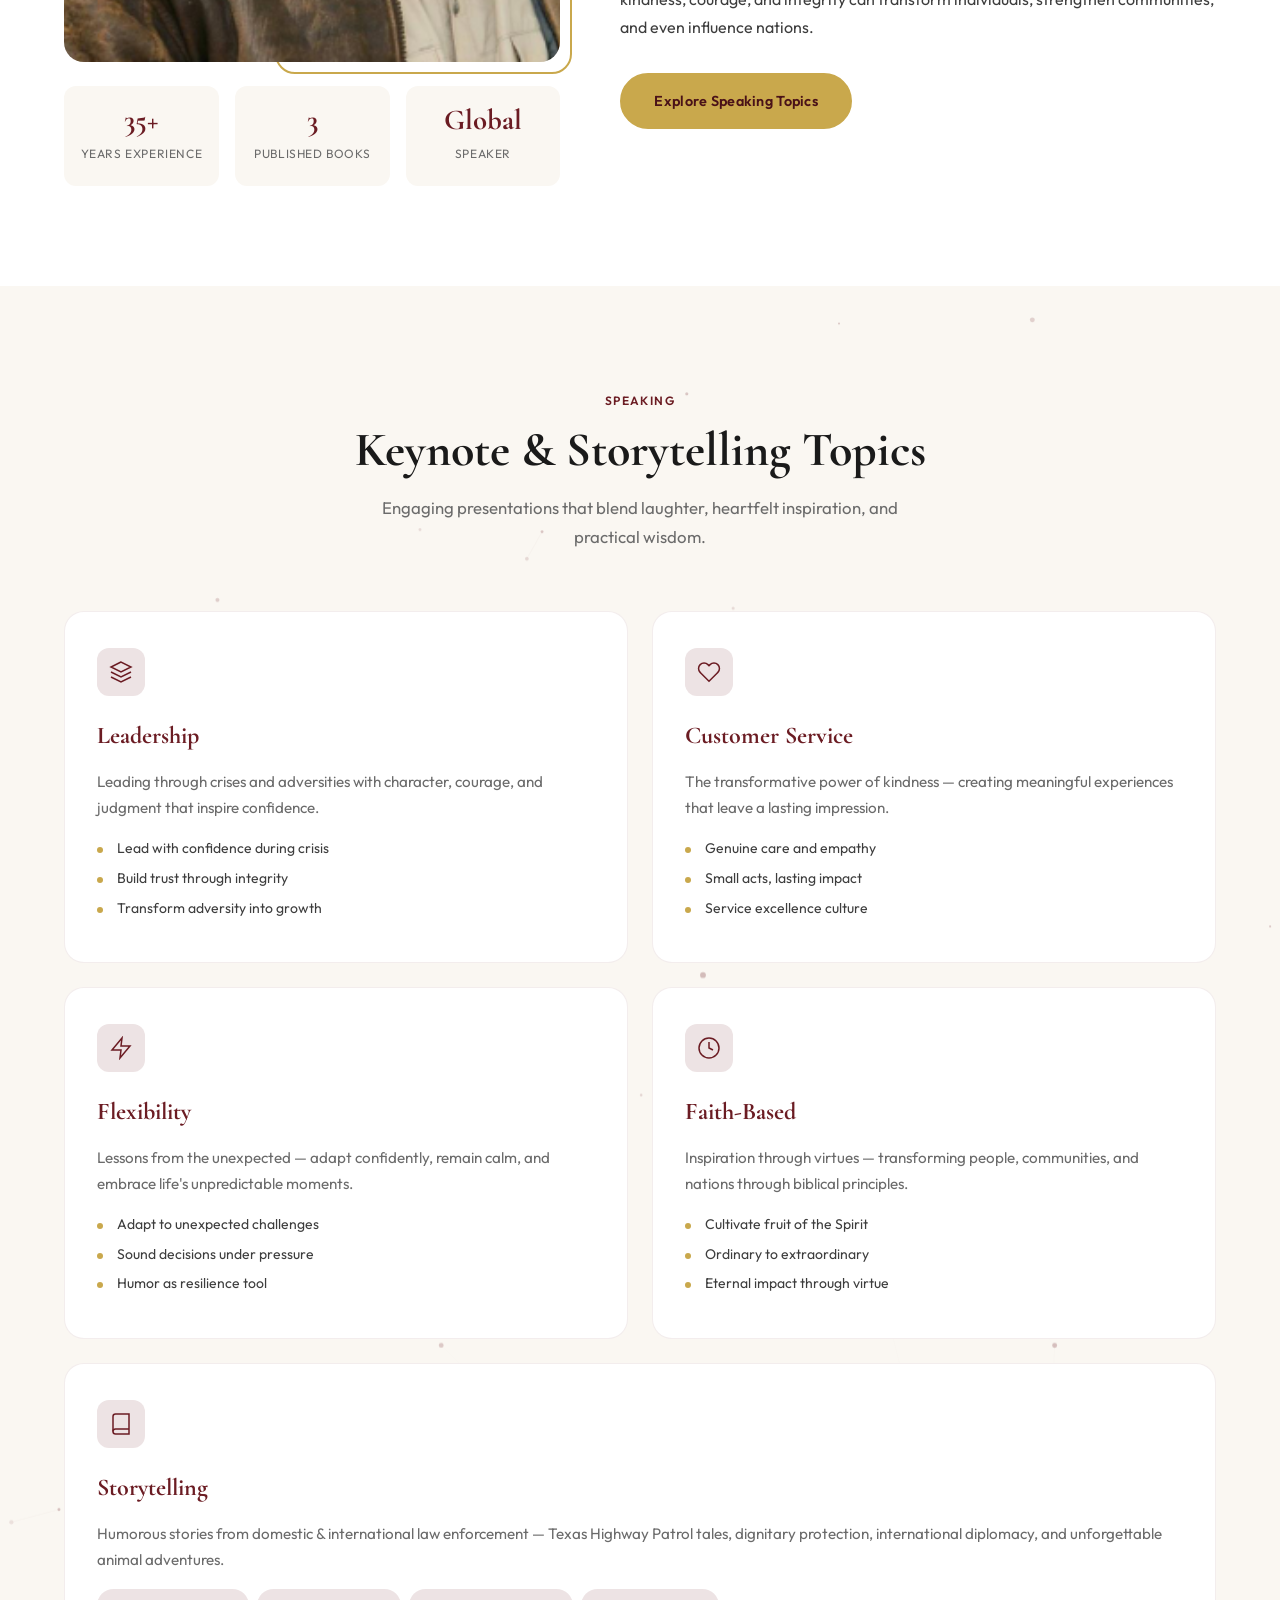
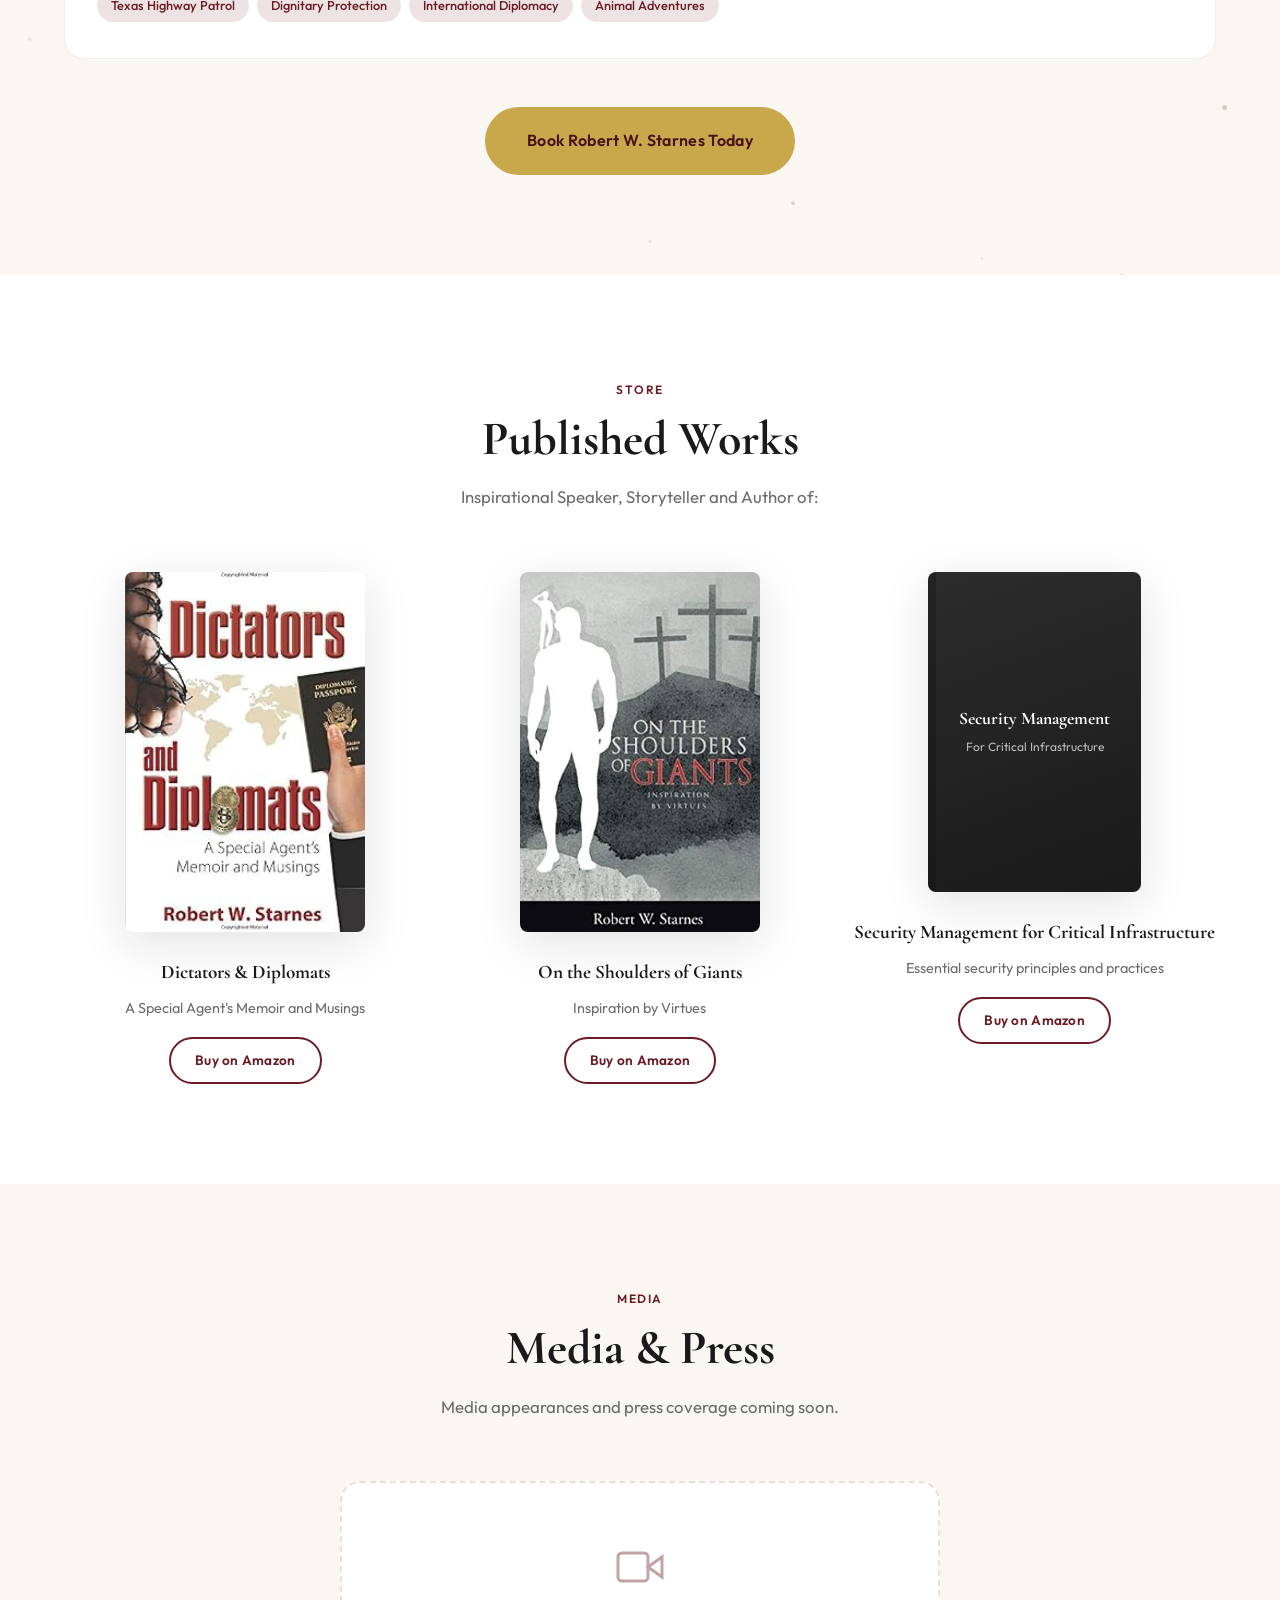
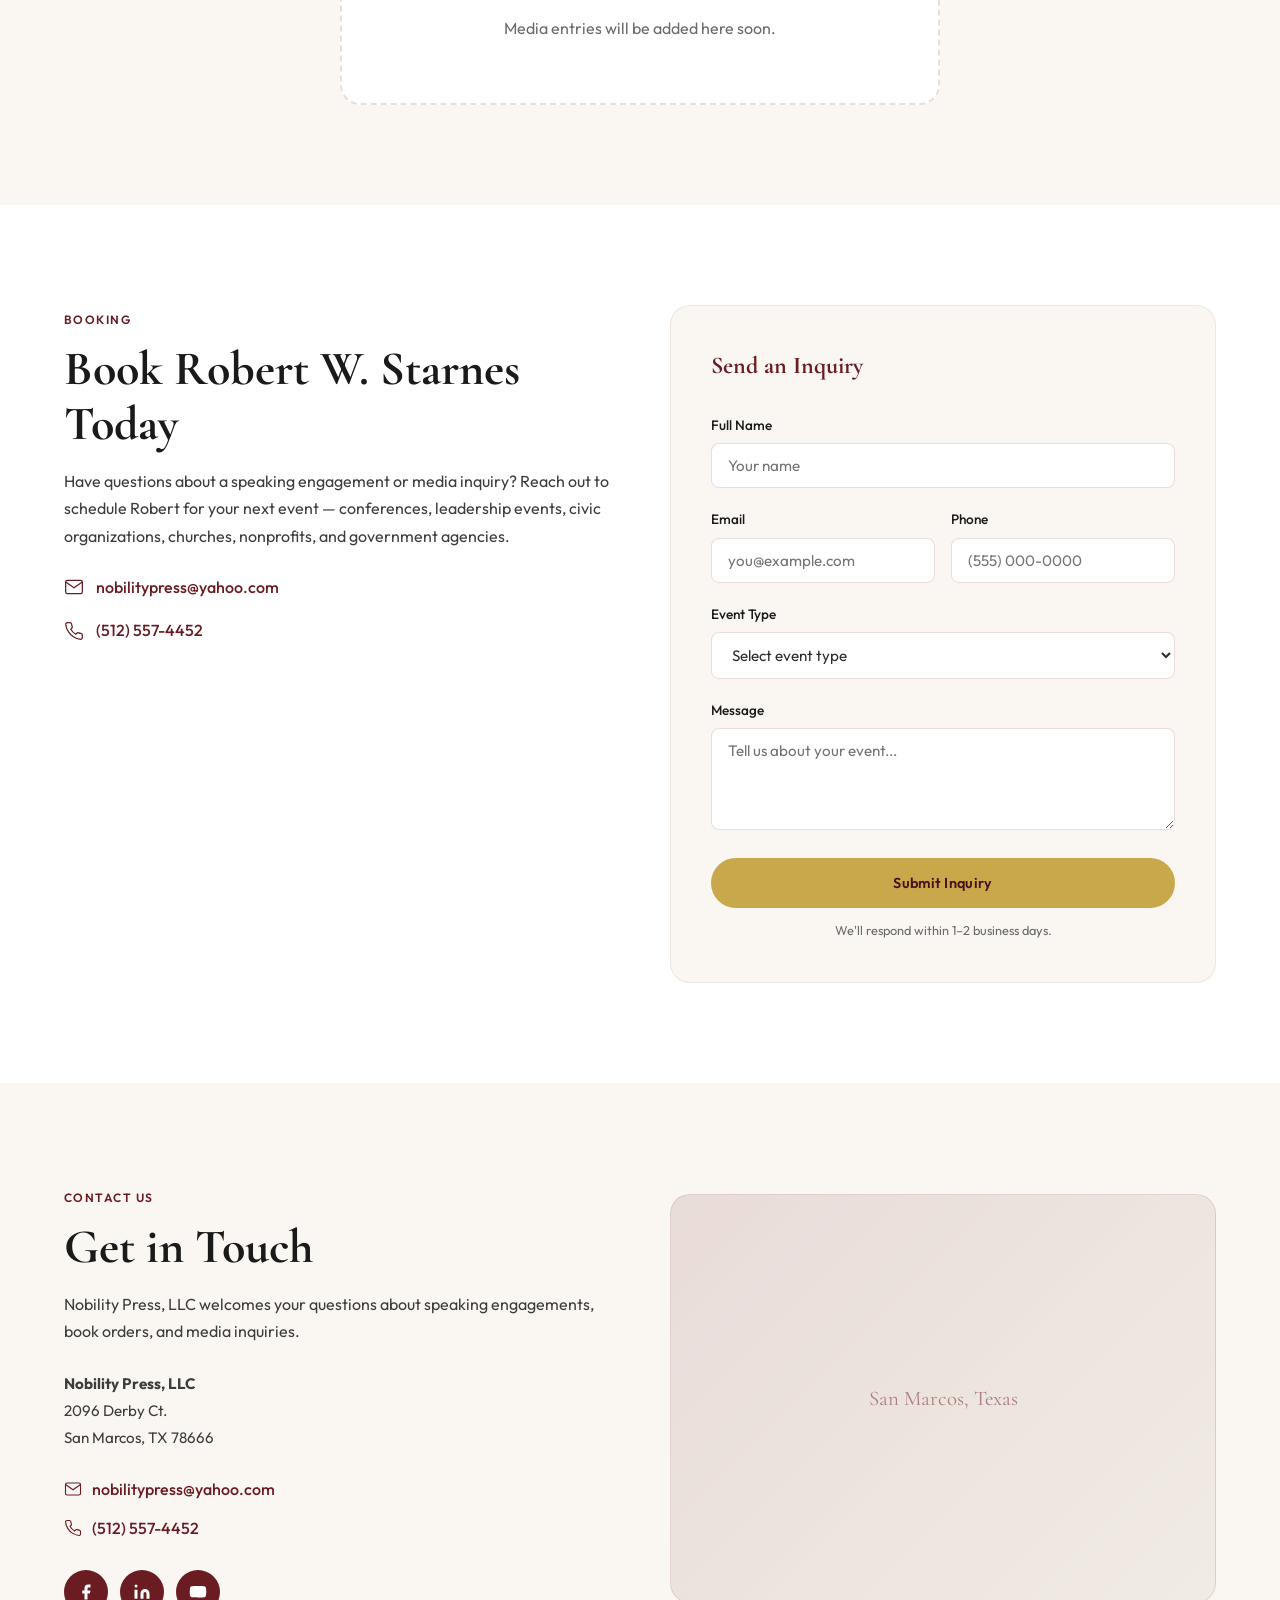
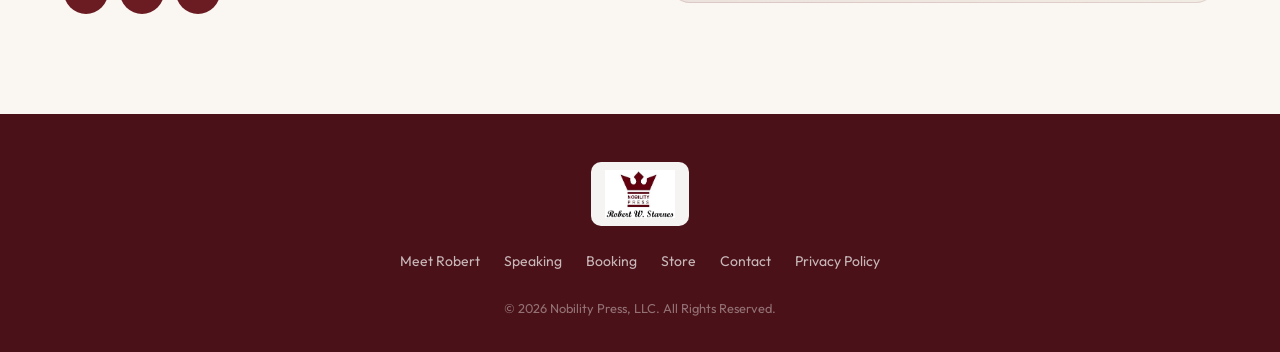
==== commit 74eeb197: "Add real book covers and Amazon links for published works Co-authored-by: Cursor <cursoragent@cursor" ====
--- a/index.html
+++ b/index.html
@@ -235,26 +235,34 @@
         </div>
         <div class="books-grid">
           <article class="book-card">
-            <div class="book-cover">
-              <div class="book-cover-inner">
-                <span class="book-title-text">Dictators &amp; Diplomats</span>
-                <span class="book-subtitle-text">A Special Agent's Memoir and Musings</span>
-              </div>
-            </div>
+            <a href="https://www.amazon.com/Dictators-Diplomats-Special-Agents-Musings/dp/0997970316" target="_blank" rel="noopener noreferrer" class="book-cover-link">
+              <img
+                src="assets/images/book-dictators-diplomats.png"
+                alt="Dictators and Diplomats — A Special Agent's Memoir and Musings by Robert W. Starnes"
+                class="book-cover-img"
+                width="342"
+                height="513"
+                loading="lazy"
+              >
+            </a>
             <h3>Dictators &amp; Diplomats</h3>
             <p>A Special Agent's Memoir and Musings</p>
-            <a href="https://amazon.com" target="_blank" rel="noopener noreferrer" class="btn btn-outline btn-sm">Buy on Amazon</a>
+            <a href="https://www.amazon.com/Dictators-Diplomats-Special-Agents-Musings/dp/0997970316" target="_blank" rel="noopener noreferrer" class="btn btn-outline btn-sm">Buy on Amazon</a>
           </article>
           <article class="book-card">
-            <div class="book-cover book-cover--gold">
-              <div class="book-cover-inner">
-                <span class="book-title-text">On the Shoulders of Giants</span>
-                <span class="book-subtitle-text">Inspiration by Virtues</span>
-              </div>
-            </div>
+            <a href="https://www.amazon.com/Shoulders-Giants-Inspiration-Virtues/dp/0997970340" target="_blank" rel="noopener noreferrer" class="book-cover-link">
+              <img
+                src="assets/images/book-shoulders-giants.png"
+                alt="On the Shoulders of Giants — Inspiration by Virtues by Robert W. Starnes"
+                class="book-cover-img"
+                width="342"
+                height="513"
+                loading="lazy"
+              >
+            </a>
             <h3>On the Shoulders of Giants</h3>
             <p>Inspiration by Virtues</p>
-            <a href="https://amazon.com" target="_blank" rel="noopener noreferrer" class="btn btn-outline btn-sm">Buy on Amazon</a>
+            <a href="https://www.amazon.com/Shoulders-Giants-Inspiration-Virtues/dp/0997970340" target="_blank" rel="noopener noreferrer" class="btn btn-outline btn-sm">Buy on Amazon</a>
           </article>
           <article class="book-card">
             <div class="book-cover book-cover--dark">
--- a/css/main.css
+++ b/css/main.css
@@ -811,6 +811,29 @@
 
 .book-card:hover { transform: translateY(-8px); }
 
+.book-cover-link {
+  display: block;
+  max-width: 240px;
+  margin: 0 auto 24px;
+  border-radius: 8px;
+  overflow: hidden;
+  box-shadow: var(--shadow-lg);
+  transition: box-shadow var(--transition), transform var(--transition);
+}
+
+.book-cover-link:hover {
+  box-shadow: 0 16px 40px rgba(26, 26, 26, 0.18);
+  transform: scale(1.02);
+}
+
+.book-cover-img {
+  width: 100%;
+  aspect-ratio: 2/3;
+  object-fit: cover;
+  display: block;
+  background: var(--cream-dark);
+}
+
 .book-cover {
   aspect-ratio: 2/3;
   max-height: 320px;
